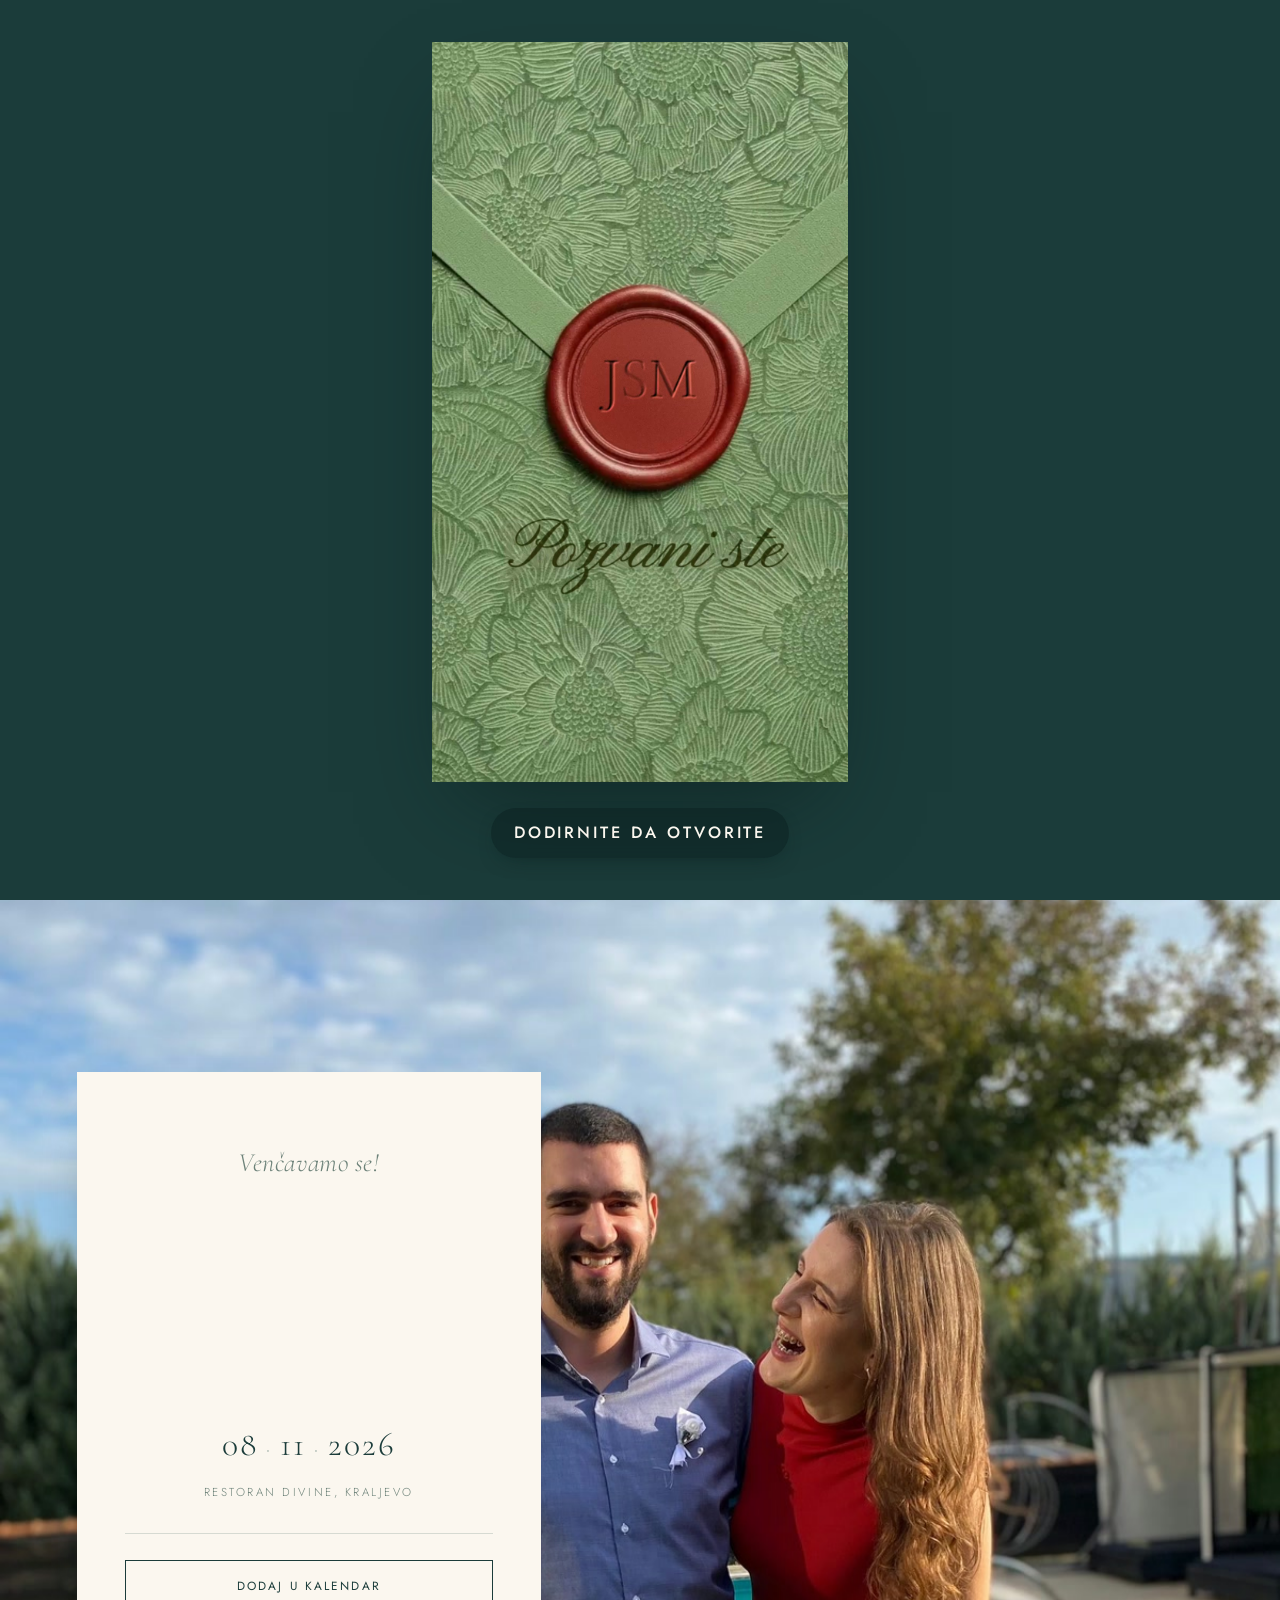
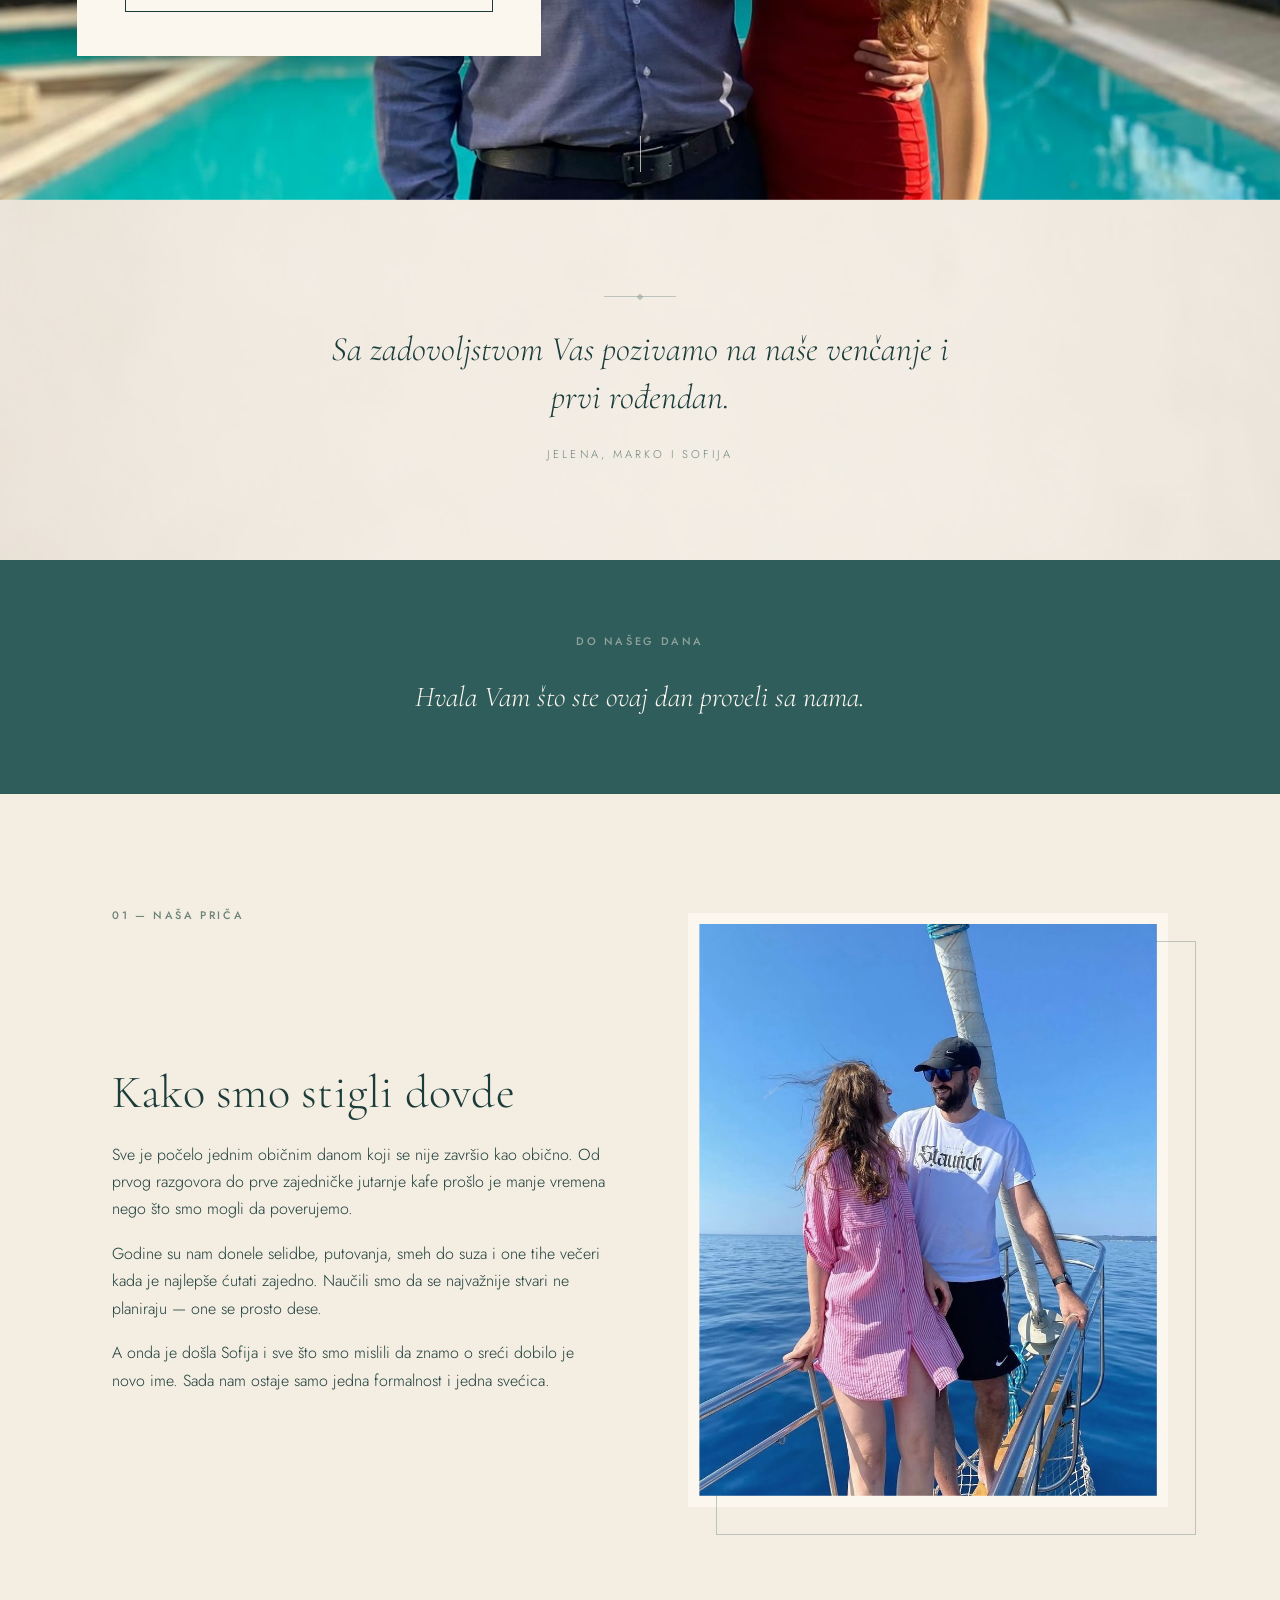
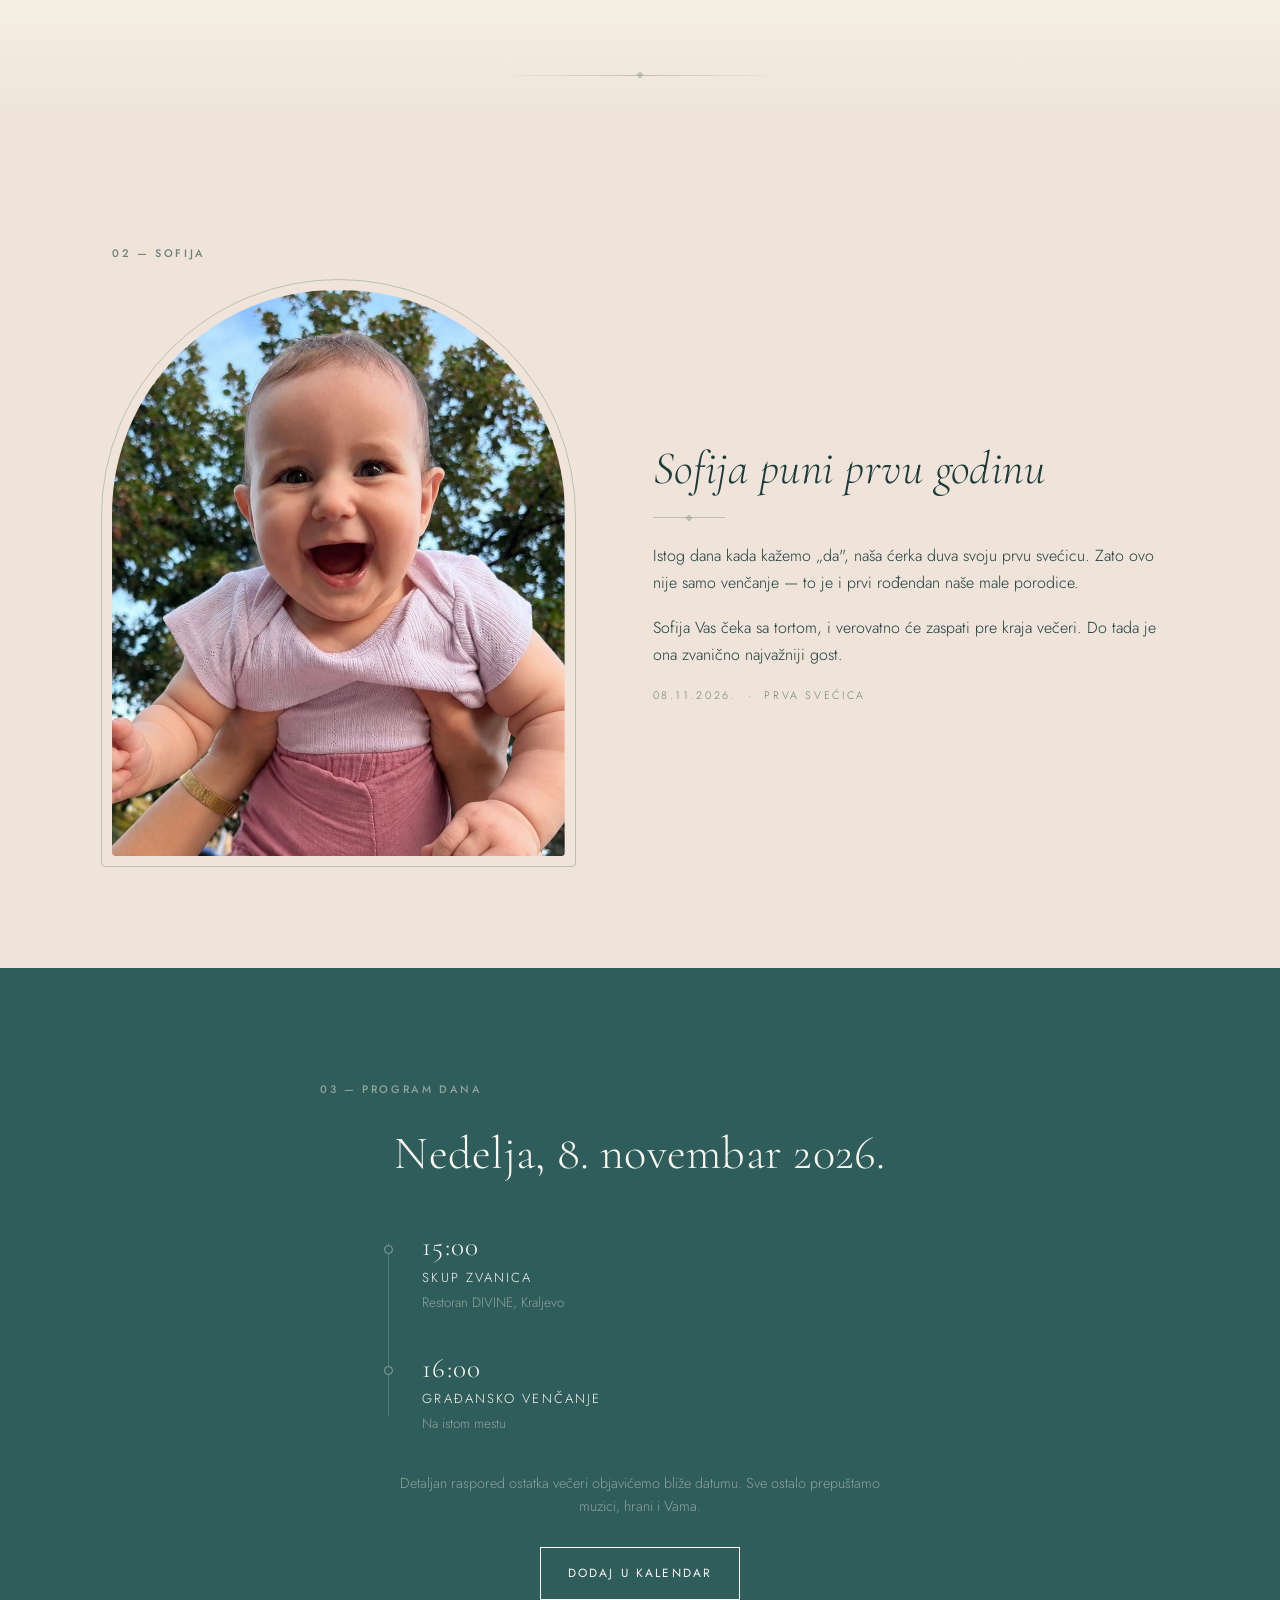
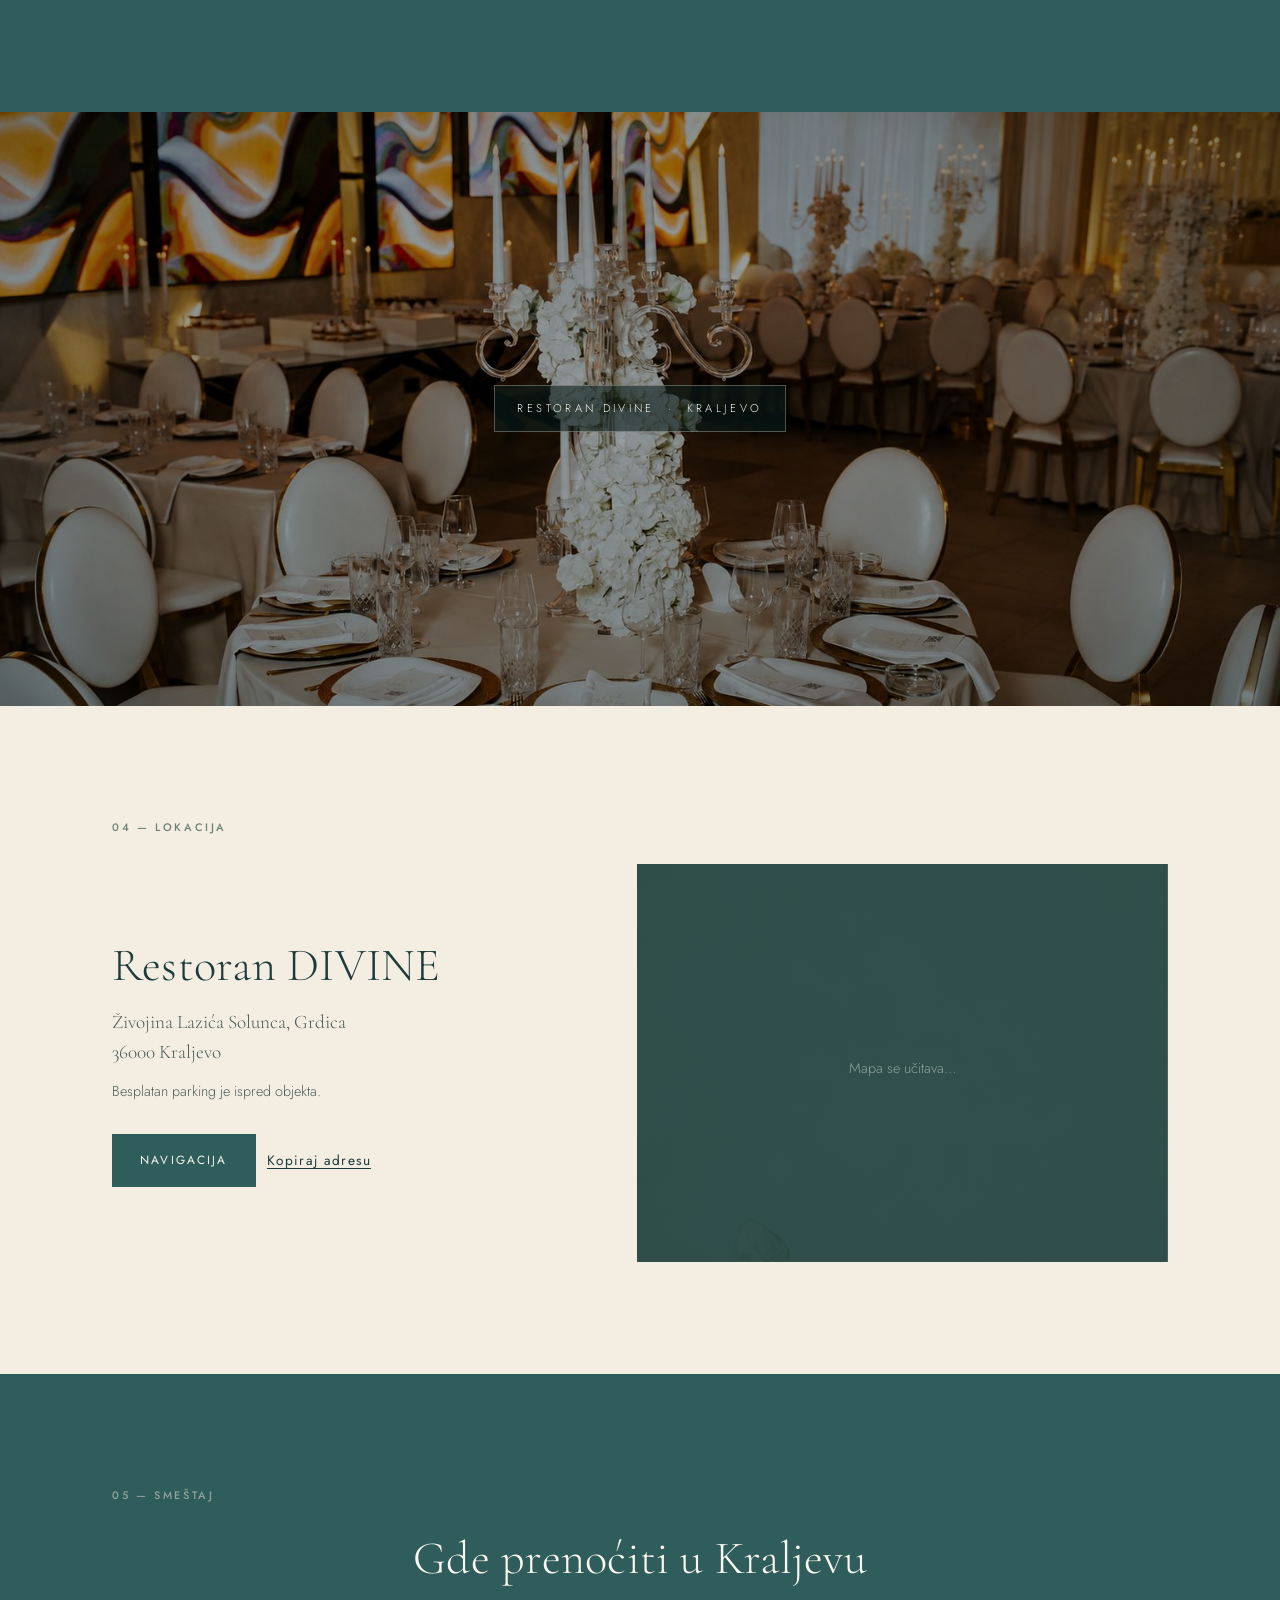
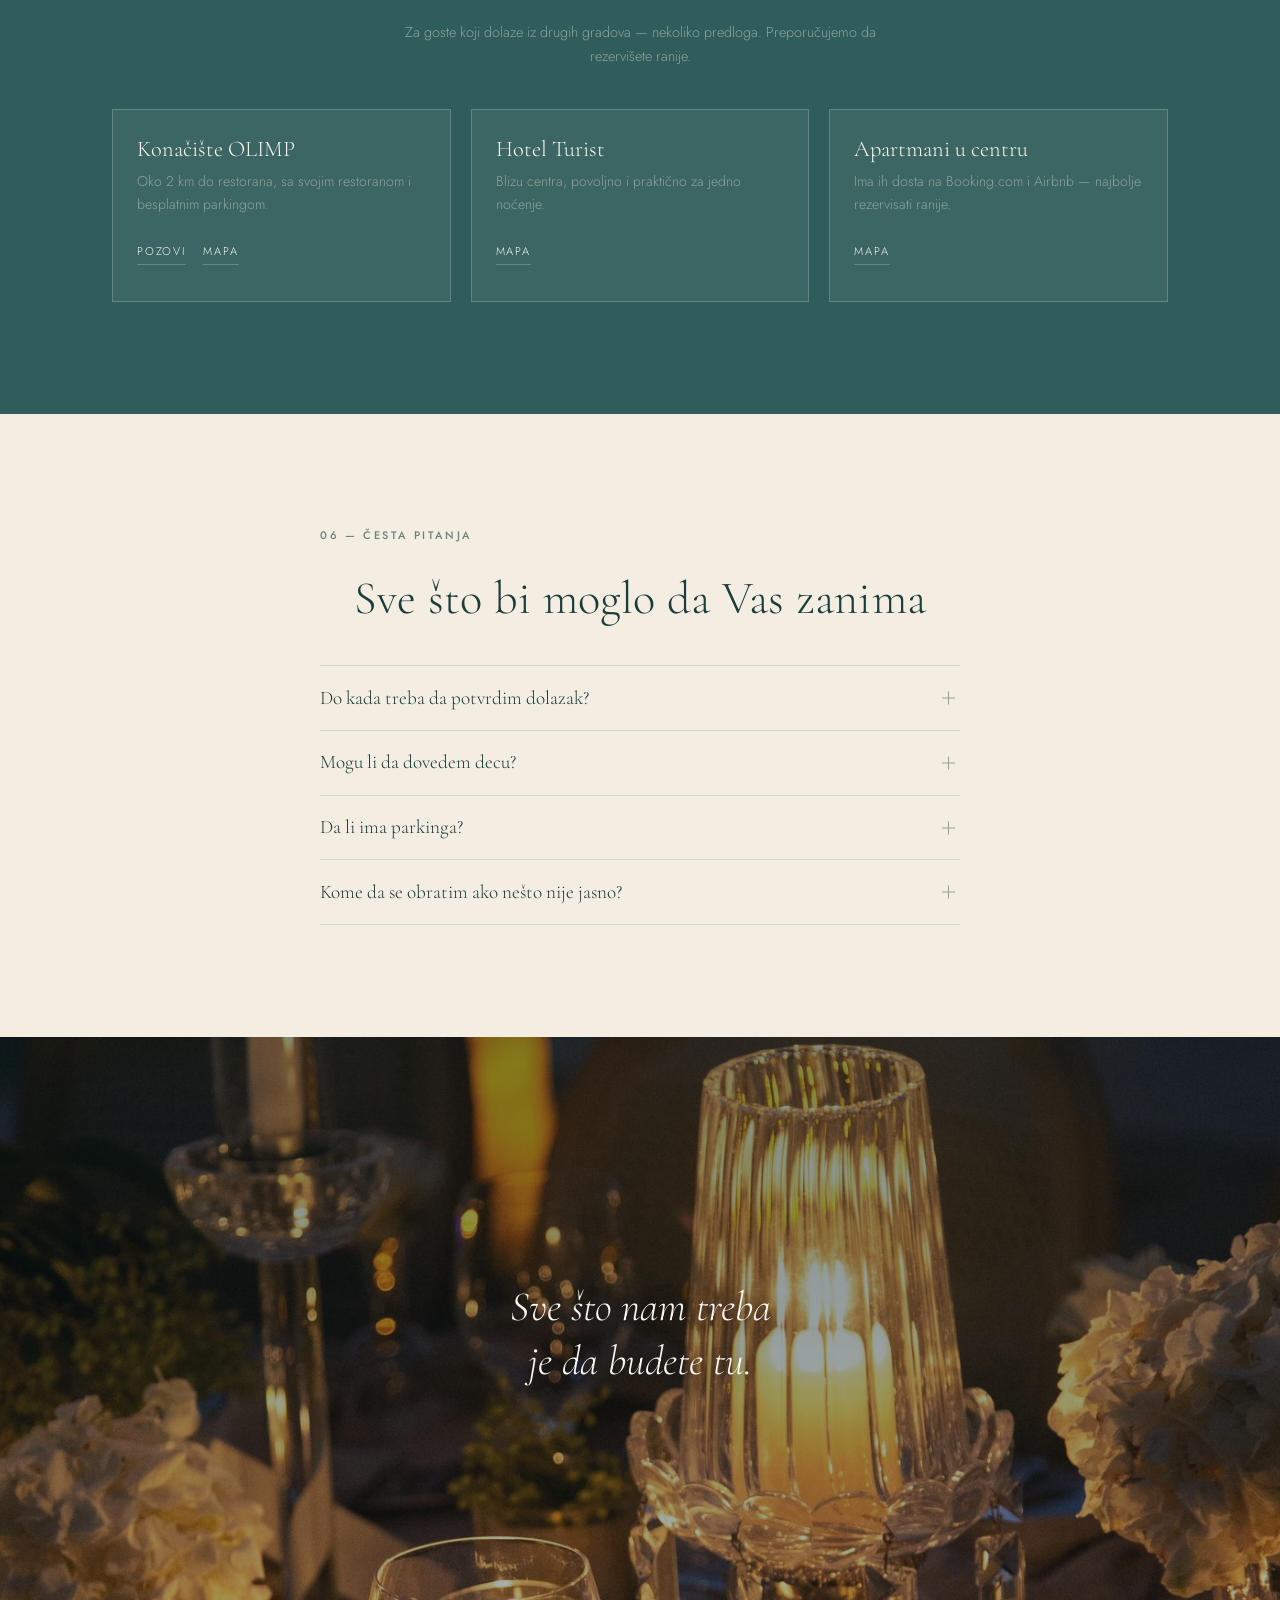
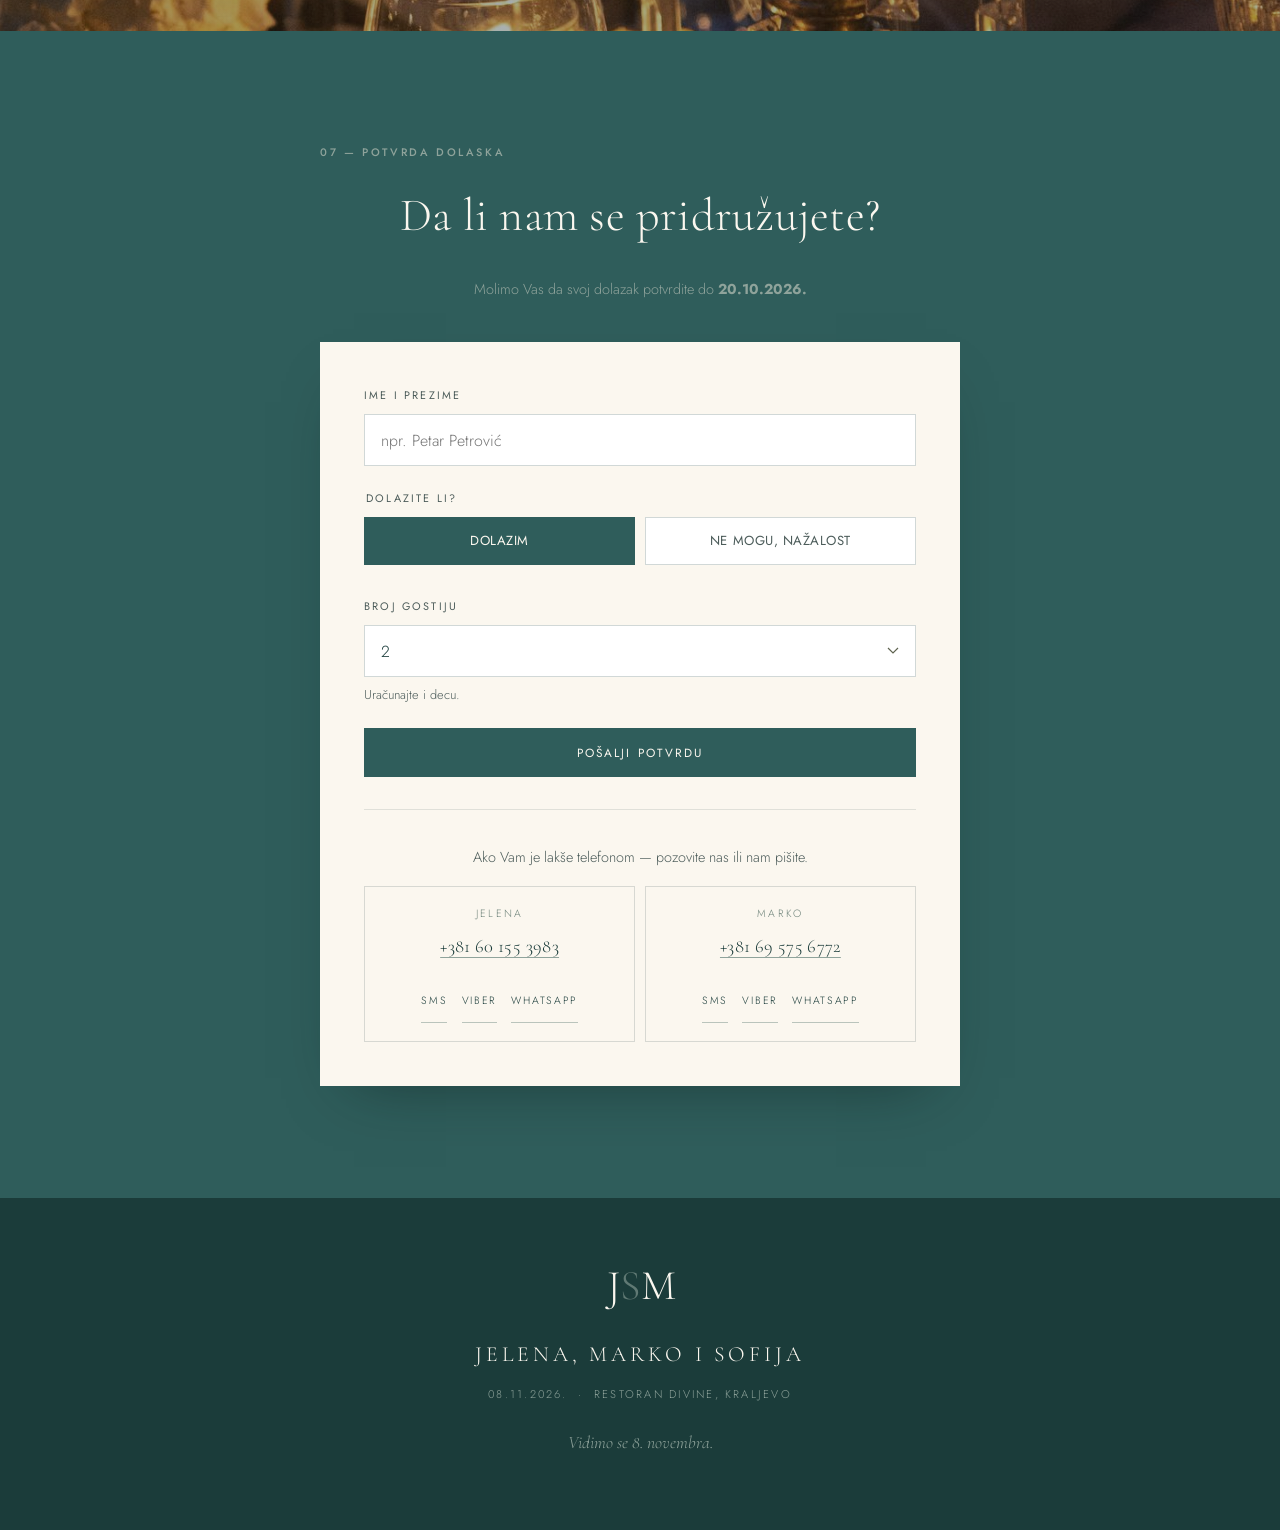
==== index.html @ 2ba73fd7 "slika promenjena" ====
<!DOCTYPE html>
<html lang="sr-Latn-RS">
<head>
<meta charset="utf-8">
<meta name="viewport" content="width=device-width, initial-scale=1">

<!-- Mora ovde, pre svega ostalog: posle osvezavanja browser vraca gosta na
     staru poziciju skrola cim strana dobije punu visinu, a to ume i posle
     DOMContentLoaded — kad se slike doucitaju. js/main.js se ucitava tek na
     kraju <body>, prekasno da to stigne da spreci; koverta bi tada pokrivala
     sredinu strane i gost bi po njenom odlasku sleteo tamo umesto na pocetak.
     Ovako se restauracija nikad i ne zakaze. Kad koverta ode, initEnvelope
     vraca podrazumevano 'auto'. -->
<script>try{if('scrollRestoration' in history)history.scrollRestoration='manual';}catch(e){}</script>
<title>Jelena, Marko i Sofija · 08.11.2026.</title>
<meta name="description" content="Sa zadovoljstvom Vas pozivamo na naše venčanje i prvi rođendan — 8. novembra 2026. u restoranu DIVINE u Kraljevu. Potvrdite dolazak do 20.10.2026.">
<meta name="theme-color" content="#2F5D5B">
<!-- Chrome / Google Translate: ne predlaži prevod ove strane. Sajt je namerno
     samo na srpskom, pa gostima ne treba da iskače traka „Prevedi stranu?". -->
<meta name="google" content="notranslate">

<!-- Privatna pozivnica: ne indeksirati. robots.txt zabranjuje obilaženje, a ovaj
     tag hvata i botove koji stranu ipak dohvate (npr. preko podeljenog linka). -->
<meta name="robots" content="noindex, nofollow, noarchive, nosnippet, noimageindex">

<meta property="og:type" content="website">
<meta property="og:locale" content="sr_RS">
<meta property="og:url" content="https://vencanje.wolfit.rs/">
<meta property="og:title" content="Jelena, Marko i Sofija · 08.11.2026.">
<meta property="og:description" content="Pozivamo Vas na naše venčanje i Sofijin prvi rođendan — 8. novembra 2026. u Kraljevu.">

<!-- Slika u pretpregledu (Viber, WhatsApp, Messenger…) je MONOGRAM, ne
     hero fotografija: pozivnica je privatna, pa u tudjem cetu treba da
     stoji nas znak, a ne slika sa nama.

     Tri stvari ovde nisu kozmetika:
       1. Adresa MORA da bude puna (https://…). Relativna putanja radi u
          browseru, ali je citaci poruka cesto ne razrese i pretpregled
          ostane bez slike.
       2. Mora .png/.jpg — Viber i WhatsApp ne umeju SVG, pa favicon.svg
          ovde ne moze da posluzi.
       3. Sirina/visina pomazu da se odmah nacrta veliki pretpregled, bez
          cekanja da se slika preuzme.

     Sama slika se pravi iz istog monograma kao na sajtu (Cormorant
     Garamond 300, J i M u --shell, S u --sage preko --ink podloge).
     PAZI: citaci poruka kesiraju pretpregled po adresi. Ako se slika
     menja, promeni i ime fajla — inace se starima i dalje prikazuje
     stara.                                                             -->
<meta property="og:image" content="https://vencanje.wolfit.rs/img/share-jsm.png">
<meta property="og:image:type" content="image/png">
<meta property="og:image:width" content="1200">
<meta property="og:image:height" content="630">
<meta property="og:image:alt" content="Monogram JSM i datum 08.11.2026.">
<meta name="twitter:card" content="summary_large_image">
<meta name="twitter:image" content="https://vencanje.wolfit.rs/img/share-jsm.png">

<link rel="icon" href="favicon.svg" type="image/svg+xml">
<!-- Ikonica za „Dodaj na pocetni ekran" MORA da bude .png: iOS ne ume SVG
     ovde, pa je gost koji sacuva pozivnicu na pocetni ekran dosad dobijao
     sivu slicicu strane umesto znaka. 180x180 je mera za danasnje iPhone-e,
     ostale iOS sam smanjuje. Stoji u korenu i pod podrazumevanim imenom,
     pa je iOS nalazi i kada ovog reda nema.

     Slika je bez providnosti i bez zaobljenih ivica — iOS providnost slozi
     na crno, a ivice sam zaobli. Boje su iste kao favicon.svg (podloga
     #2F5D5B, J i M #FBF7EF, S #8FA39B), samo je slovo iz Cormorant
     Garamond-a kao na sajtu, jer .png ne zavisi od ucitanog fonta.     -->
<link rel="apple-touch-icon" sizes="180x180" href="apple-touch-icon.png">
<!-- Bez ovoga bi ispod ikonice stajao ceo <title> („Jelena, Marko i
     Sofija · 08.11.2026."), a iOS ga skrati na par slova. -->
<meta name="apple-mobile-web-app-title" content="Venčanje">

<link rel="preconnect" href="https://fonts.googleapis.com">
<link rel="preconnect" href="https://fonts.gstatic.com" crossorigin>
<link rel="preload" as="image" href="media/envelope-poster.jpg" fetchpriority="high">
<link href="https://fonts.googleapis.com/css2?family=Cormorant+Garamond:ital,wght@0,300;0,400;0,500;1,300;1,400;1,500&family=Jost:wght@300;400;500&display=swap" rel="stylesheet">
<link rel="stylesheet" href="css/style.css">
</head>

<body>

<!-- ============================== KOVERTA =============================
     Prvo sto gost vidi. Ceo ekran je video; dodir ga otvara i TIM dodirom
     krece muzika — pretrazivaci ne daju zvuk bez gesta gosta.

     Snimak SAM otvara kovertu, pa nema `loop` — vratio bi je u zatvoreno
     stanje. Bez JS-a `autoplay` ga pusti odmah; sa JS-om ga initEnvelope
     zaustavi na prvom kadru i pusti tek na dodir, da gost ne propusti
     otvaranje.

     Otvara se SAMO na dodir, nikad sama od sebe — nema tajmera. Dodir
     prima #envOpen, nevidljiv checkbox preko celog ekrana; on je i
     razlog zasto koverta radi bez JS-a (`:checked` pali gasenje) i zasto
     tastatura radi bez koda (checkbox se fokusira, razmak ga cekira).

     ZAMENA KOVERTE: dovoljno je zameniti media/envelope.mp4 i njegov
     poster (i `preload` link u <head>). Ovaj snimak je smanjena kopija
     korena intro-video-jsm-v3.mp4 (2160x3840, 15,4 MB) — original se ne
     dira, ovde stoji 1080x1920 verzija od 1,7 MB:
       ffmpeg -i intro-video-jsm-v3.mp4 -vf "scale=1080:1920:flags=lanczos" \
              -c:v libx264 -preset slow -crf 23 -pix_fmt yuv420p -an \
              -movflags +faststart media/envelope.mp4                  -->
<input class="env__key" id="envOpen" type="checkbox" autocomplete="off" aria-label="Otvorite pozivnicu">
<div class="env" id="envelope" aria-hidden="true">
  <div class="env__stage">
    <video class="env__video" id="envVideo" src="media/envelope.mp4"
           poster="media/envelope-poster.jpg"
           autoplay muted playsinline preload="auto"></video>
  </div>
  <p class="env__hint">Dodirnite da otvorite</p>
</div>
<div class="grain" aria-hidden="true"></div>
<a class="skip-link" href="#poziv">Preskoči na sadržaj</a>

<!-- ============================ NAVIGACIJA ============================ -->
<header class="nav" id="nav">
  <div class="nav__inner">
    <a class="nav__mark" href="#intro" aria-label="Na vrh strane">
      <svg viewBox="18 28 164 90" aria-hidden="true" focusable="false"><text class="mono__s" x="54.59" y="92">S</text><text class="mono__j" x="24.34" y="92">J</text><text class="mono__m" x="102.03" y="92">M</text></svg>
    </a>

    <button class="nav__toggle" id="navToggle" aria-expanded="false" aria-controls="navMenu">
      <span class="nav__toggle-lines" aria-hidden="true"><i></i><i></i></span>
      <span class="nav__toggle-text">Meni</span>
    </button>

    <nav class="nav__menu" id="navMenu" aria-label="Glavna navigacija">
      <ul>
        <li><a href="#prica">Naša priča</a></li>
        <li><a href="#sofija">Sofija</a></li>
        <li><a href="#program">Program</a></li>
        <li><a href="#lokacija">Lokacija</a></li>
        <li><a href="#smestaj">Smeštaj</a></li>
        <li><a href="#pitanja">Pitanja</a></li>
      </ul>
      <a class="btn btn--ghost nav__cta" href="#rsvp">Potvrdi dolazak</a>
    </nav>
  </div>
</header>

<main>

<!-- ============================== UVOD ===============================
     Novi prvi ekran: video preko celog kadra, tekst direktno na njemu.
     Stari hero sa fotografijom ostaje odmah ispod, netaknut.          -->
<section class="intro" id="intro">
  <div class="intro__media">
    <video id="introVideo" src="media/hero-video.mp4" poster="media/hero-video-poster.jpg"
           autoplay loop muted playsinline preload="auto"></video>
  </div>

  <div class="intro__content">
    <p class="intro__eyebrow">Venčavamo se!</p>

    <svg class="monogram monogram--intro is-drawn" viewBox="0 26 200 96" role="img" aria-label="Monogram: Jelena, Marko i Sofija">
      <text class="mono__s" x="54.59" y="92">S</text>
      <text class="mono__j" x="24.34" y="92">J</text>
      <text class="mono__m" x="102.03" y="92">M</text>
    </svg>

    <span class="intro__rule" aria-hidden="true"></span>
    <p class="intro__date"><span>08</span><i aria-hidden="true">·</i><span>11</span><i aria-hidden="true">·</i><span>2026</span></p>
  </div>

  <!-- Devet praznih <span>-ova su tri kolone x tri reda strelica; oblik i
       talas nadole crta CSS (.intro__scroll), pa markup ostaje prazan. -->
  <a class="intro__scroll" href="#hero" aria-label="Nastavi dalje">
    <span></span><span></span><span></span>
    <span></span><span></span><span></span>
    <span></span><span></span><span></span>
  </a>
</section>

<!-- ============================== HERO =============================== -->
<section class="hero" id="hero">
  <div class="hero__media">
    <img src="img/hero.jpg" alt="Jelena i Marko pored bazena" width="1200" height="900" fetchpriority="high">
  </div>

  <div class="hero__card" id="heroCard">
    <span class="hero__thread" aria-hidden="true"></span>
    <p class="hero__eyebrow">Venčavamo se!</p>

    <svg class="monogram" viewBox="0 26 200 96" role="img" aria-label="Monogram: Jelena, Marko i Sofija">
      <text class="mono__s" x="54.59" y="92">S</text>
      <text class="mono__j" x="24.34" y="92">J</text>
      <text class="mono__m" x="102.03" y="92">M</text>
    </svg>

    <h1 class="hero__names" data-split>Jelena, Marko i Sofija</h1>

    <p class="hero__date"><span>08</span><i aria-hidden="true">·</i><span>11</span><i aria-hidden="true">·</i><span>2026</span></p>
    <p class="hero__place" data-cfg="venue-short">Restoran DIVINE, Kraljevo</p>

    <div class="hero__actions">
      <a class="btn btn--outline" data-cal-google href="#" target="_blank" rel="noopener">Dodaj u kalendar</a>
    </div>
  </div>

  <a class="hero__scroll" href="#poziv" aria-label="Nastavi dalje"><span></span></a>
</section>

<!-- ============================== POZIV ============================== -->
<section class="poziv" id="poziv">
  <div class="wrap wrap--narrow center">
    <span class="ornament" aria-hidden="true"></span>
    <p class="poziv__line" data-reveal>Sa zadovoljstvom Vas pozivamo na naše&nbsp;venčanje i prvi&nbsp;rođendan.</p>
    <p class="poziv__sign" data-reveal data-reveal-delay="1">Jelena, Marko i Sofija</p>
  </div>
</section>

<!-- ============================ ODBROJAVANJE ========================= -->
<section class="count" id="odbrojavanje">
  <div class="wrap center">
    <p class="label" data-reveal>Do našeg dana</p>
    <div class="count__grid" id="countdown" data-reveal data-reveal-delay="1" role="timer" aria-live="off">
      <div class="count__cell"><span class="count__num" data-cd="days">—</span><span class="count__lbl">dana</span></div>
      <div class="count__cell"><span class="count__num" data-cd="hours">—</span><span class="count__lbl">sati</span></div>
      <div class="count__cell"><span class="count__num" data-cd="minutes">—</span><span class="count__lbl">minuta</span></div>
      <div class="count__cell"><span class="count__num" data-cd="seconds">—</span><span class="count__lbl">sekundi</span></div>
    </div>
    <p class="count__done" id="countdownDone" hidden>Hvala Vam što ste ovaj dan proveli sa nama.</p>
  </div>
</section>

<!-- ============================ NAŠA PRIČA =========================== -->
<section class="section section--sand" id="prica">
  <div class="wrap">
    <p class="label label--sticky" data-reveal>01 — Naša priča</p>

    <div class="split">
      <div class="split__text" data-reveal>
        <h2 class="h2">Kako smo stigli dovde</h2>
        <!-- TODO Marko: zameni ovaj tekst vašom pravom pričom. -->
        <p>Sve je počelo jednim običnim danom koji se nije završio kao obično. Od prvog
           razgovora do prve zajedničke jutarnje kafe prošlo je manje vremena nego što
           smo mogli da poverujemo.</p>
        <p>Godine su nam donele selidbe, putovanja, smeh do suza i one tihe večeri kada
           je najlepše ćutati zajedno. Naučili smo da se najvažnije stvari ne planiraju —
           one se prosto dese.</p>
        <p>A onda je došla Sofija i sve što smo mislili da znamo o sreći dobilo je novo
           ime. Sada nam ostaje samo jedna formalnost i jedna svećica.</p>
      </div>

      <figure class="split__media" data-reveal data-reveal-delay="1">
        <img src="img/story.jpg" alt="Jelena i Marko na moru" width="856" height="1070">
      </figure>
    </div>
  </div>
</section>

<!-- ===================== RAZDELNIK: priča -> Sofija =================== -->
<!-- Ove dve sekcije su skoro iste boje, pa prelaz mora nešto da nosi.
     Ranije je tu bila foto-traka; sada gradijent + ornament. -->
<div class="divider" aria-hidden="true">
  <span data-reveal></span>
</div>

<!-- ============================== SOFIJA ============================= -->
<section class="section section--soft" id="sofija">
  <div class="wrap">
    <p class="label label--sticky" data-reveal>02 — Sofija</p>

    <!-- Redosled je isti kao u sekciji 01: TEKST pa slika. Na telefonu se
         tako obe sekcije otvaraju naslovom, a ne fotografijom. Na sirokom
         ekranu slika se vraca levo (v. `.sofija__media` u @media bloku u
         style.css), pa raspored i dalje ide naizmenicno sa sekcijom 01. -->
    <div class="sofija">
      <div class="sofija__text" data-reveal>
        <h2 class="h2 h2--soft">Sofija puni prvu godinu</h2>
        <span class="ornament ornament--left" aria-hidden="true"></span>
        <!-- TODO Marko: dodaj Sofijin pravi datum rođenja ako želiš. -->
        <p>Istog dana kada kažemo „da", naša ćerka duva svoju prvu svećicu. Zato ovo nije
           samo venčanje — to je i prvi rođendan naše male porodice.</p>
        <p>Sofija Vas čeka sa tortom, i verovatno će zaspati pre kraja večeri. Do tada je
           ona zvanično najvažniji gost.</p>
        <p class="sofija__marker">08.11.2026. &nbsp;·&nbsp; prva svećica</p>
      </div>

      <figure class="sofija__media" data-reveal data-reveal-delay="1">
        <img src="img/sofija.jpg" alt="Nasmejana Sofija" width="860" height="1075">
      </figure>
    </div>
  </div>
</section>

<!-- ============================== PROGRAM ============================ -->
<section class="section section--dark" id="program">
  <div class="wrap wrap--narrow">
    <p class="label label--sticky" data-reveal>03 — Program dana</p>
    <h2 class="h2 center" data-reveal>Nedelja, 8. novembar 2026.</h2>

    <!-- Za dodatnu stavku: kopiraj jedan <li> i promeni vreme i tekst. -->
    <ol class="time">
      <li class="time__item" data-reveal>
        <span class="time__hour">15:00</span>
        <span class="time__what">Skup zvanica</span>
        <span class="time__where" data-cfg="venue-short">Restoran DIVINE, Kraljevo</span>
      </li>
      <li class="time__item" data-reveal data-reveal-delay="1">
        <span class="time__hour">16:00</span>
        <span class="time__what">Građansko venčanje</span>
        <span class="time__where">Na istom mestu</span>
      </li>
    </ol>

    <p class="note center" data-reveal data-reveal-delay="2">
      Detaljan raspored ostatka večeri objavićemo bliže datumu. Sve ostalo prepuštamo
      muzici, hrani i Vama.
    </p>

    <div class="center" data-reveal data-reveal-delay="2">
      <a class="btn btn--outline" data-cal-google href="#" target="_blank" rel="noopener">Dodaj u kalendar</a>
    </div>
  </div>
</section>

<!-- ============================ TRAKA 2 ============================== -->
<div class="band band--venue" data-parallax>
  <div class="band__media"><img src="img/band-3.jpg" alt="Svečana sala restorana DIVINE" width="1537" height="1023"></div>
  <p class="band__caption" data-reveal><span data-cfg="venue-name">Restoran DIVINE</span> &nbsp;·&nbsp; Kraljevo</p>
</div>

<!-- ============================= LOKACIJA ============================ -->
<section class="section section--sand" id="lokacija">
  <div class="wrap">
    <p class="label label--sticky" data-reveal>04 — Lokacija</p>

    <div class="loc">
      <div class="loc__text" data-reveal>
        <h2 class="h2" data-cfg="venue-name">Restoran DIVINE</h2>
        <p class="loc__addr">
          <span data-cfg="venue-address">Živojina Lazića Solunca, Grdica</span><br>
          <span data-cfg="venue-city">36000 Kraljevo</span>
        </p>
        <p class="note">Besplatan parking je ispred objekta.</p>

        <div class="loc__actions">
          <a class="btn btn--solid" data-cfg-href="map-google" href="#" target="_blank" rel="noopener">Navigacija</a>
          <button class="btn btn--text" type="button" data-copy-address>Kopiraj adresu</button>
        </div>
      </div>

      <div class="loc__map" data-reveal data-reveal-delay="1">
        <!-- Mapa se ubacuje iz js/main.js kada sekcija dođe blizu ekrana. -->
        <div class="loc__map-holder" data-map>
          <p class="note">Mapa se učitava…</p>
        </div>
      </div>
    </div>
  </div>
</section>

<!-- ============================== SMEŠTAJ ============================ -->
<section class="section section--dark" id="smestaj">
  <div class="wrap">
    <p class="label label--sticky" data-reveal>05 — Smeštaj</p>
    <h2 class="h2 center" data-reveal>Gde prenoćiti u Kraljevu</h2>
    <p class="note center" data-reveal>
      Za goste koji dolaze iz drugih gradova — nekoliko predloga. Preporučujemo da
      rezervišete ranije.
    </p>
    <div class="cards" id="hotels"><!-- puni se iz js/config.js --></div>
  </div>
</section>

<!-- ============================== PITANJA ============================ -->
<section class="section section--sand" id="pitanja">
  <div class="wrap wrap--narrow">
    <p class="label label--sticky" data-reveal>06 — Česta pitanja</p>
    <h2 class="h2 center" data-reveal>Sve što bi moglo da Vas zanima</h2>

    <div class="faq" data-reveal>
      <details class="faq__item">
        <summary>Do kada treba da potvrdim dolazak?</summary>
        <div class="faq__body"><p>Do <strong data-cfg="deadline">20.10.2026.</strong> Najlakše je preko forme na
          ovoj strani, ali možete nas i pozvati — brojevi su na dnu.</p></div>
      </details>
      <details class="faq__item">
        <summary>Mogu li da dovedem decu?</summary>
        <div class="faq__body"><p>Naravno. Sofija bi se najviše obradovala društvu. Kada prijavljujete
          dolazak, u broj gostiju uračunajte i decu.</p></div>
      </details>
      <details class="faq__item">
        <summary>Da li ima parkinga?</summary>
        <div class="faq__body"><p>Ima — besplatan parking je ispred restorana.</p></div>
      </details>
      <details class="faq__item">
        <summary>Kome da se obratim ako nešto nije jasno?</summary>
        <div class="faq__body"><p>Pozovite nas, tu smo: <span data-cfg="contacts-inline">Jelena i Marko</span>.</p></div>
      </details>
    </div>
  </div>
</section>

<!-- ============================ TRAKA 3 ============================== -->
<div class="band band--dark" data-parallax>
  <div class="band__media"><img src="img/band-2.jpg" alt="" width="1500" height="830"></div>
  <p class="band__quote" data-reveal>Sve što nam treba<br>je da budete tu.</p>
</div>

<!-- =============================== RSVP ============================== -->
<section class="section section--dark" id="rsvp">
  <div class="wrap wrap--narrow">
    <p class="label label--sticky" data-reveal>07 — Potvrda dolaska</p>
    <h2 class="h2 center" data-reveal>Da li nam se pridružujete?</h2>
    <p class="note center" data-reveal>
      Molimo Vas da svoj dolazak potvrdite do <strong data-cfg="deadline">20.10.2026.</strong>
    </p>

    <div class="rsvp" data-reveal data-reveal-delay="1">
      <p class="rsvp__already" id="rsvpAlready" hidden>
        Već ste potvrdili dolazak — hvala Vam!
        <button type="button" class="btn btn--text" id="rsvpAgain">Prijavi ponovo</button>
      </p>

      <form class="form" id="rsvpForm" novalidate>
        <div class="field">
          <label for="ime">Ime i prezime</label>
          <input id="ime" name="ime" type="text" autocomplete="name" required
                 placeholder="npr. Petar Petrović">
          <p class="field__err" data-err="ime"></p>
        </div>

        <fieldset class="field">
          <legend>Dolazite li?</legend>
          <div class="pills">
            <label class="pill">
              <input type="radio" name="dolazak" value="Dolazim" checked>
              <span>Dolazim</span>
            </label>
            <label class="pill">
              <input type="radio" name="dolazak" value="Ne mogu">
              <span>Ne mogu, nažalost</span>
            </label>
          </div>
        </fieldset>

        <div class="field" id="gostiField">
          <label for="gosti">Broj gostiju</label>
          <select id="gosti" name="gosti">
            <option value="1">1 — samo ja</option>
            <option value="2" selected>2</option>
            <option value="3">3</option>
            <option value="4">4</option>
            <option value="5">5</option>
            <option value="6">6 i više</option>
          </select>
          <p class="note">Uračunajte i decu.</p>
        </div>

        <!-- zamka za botove: pravi ljudi ovo ne vide -->
        <div class="hp" aria-hidden="true">
          <label for="website">Sajt</label>
          <input id="website" name="website" type="text" tabindex="-1" autocomplete="off">
        </div>

        <button class="btn btn--solid btn--block" type="submit" id="rsvpSubmit">
          <span class="btn__label">Pošalji potvrdu</span>
          <span class="btn__spin" aria-hidden="true"></span>
        </button>

        <p class="form__status" id="rsvpStatus" role="status" aria-live="polite"></p>
      </form>

      <div class="rsvp__contact">
        <p class="note">Ako Vam je lakše telefonom — pozovite nas ili nam pišite.</p>
        <div class="rsvp__buttons" id="contactButtons"><!-- puni se iz js/config.js --></div>
      </div>
    </div>
  </div>
</section>

</main>

<!-- ============================== FOOTER ============================= -->
<footer class="foot">
  <svg class="foot__mark" viewBox="0 26 200 96" aria-hidden="true">
      <text class="mono__s" x="54.59" y="92">S</text>
      <text class="mono__j" x="24.34" y="92">J</text>
      <text class="mono__m" x="102.03" y="92">M</text>
  </svg>
  <p class="foot__names">Jelena, Marko i Sofija</p>
  <p class="foot__meta">08.11.2026. &nbsp;·&nbsp; <span data-cfg="venue-short">Restoran DIVINE, Kraljevo</span></p>
  <p class="foot__bye">Vidimo se 8. novembra.</p>
</footer>

<!-- ==================== LEBDEĆE DUGME ZA POTVRDU =====================
     U hero-u više nema RSVP dugmeta — namerno, da gost prvo prođe kroz
     stranu. Ova traka se pojavi kad stigne do „Programa" (dakle video je
     priču i Sofiju) i sakrije se kad dođe do same forme, da ne stoji
     preko nje ni preko futera. Logika je u js/main.js -> initRsvpBar. -->
<a class="rsvp-bar" id="rsvpBar" href="#rsvp">
  <span class="rsvp-bar__label">Potvrdi dolazak</span>
  <span class="rsvp-bar__note">do <span data-cfg="deadline">20.10.2026.</span></span>
</a>

<!-- ======================== MUZIKA U POZADINI ========================
     Krece tek na dodir koverte (v. initSound / startMedia u js/main.js).
     Dugme ostaje gostu na raspolaganju do kraja strane.

     Pusta se prekodirana verzija na 128 kbps (3,6 MB umesto 9,2 MB) —
     razlika se na telefonu ne cuje, a gost skida 5,6 MB manje. Original
     na 320 kbps stoji pored, kao izvor za buduca prekodiranja:
       ffmpeg -i background-music.mp3 -vn -c:a libmp3lame -b:a 128k \
              -ar 44100 -ac 2 -map_metadata -1 background-music-128kbps.mp3
-->
<audio id="bgm" src="media/background-music-128kbps.mp3" loop preload="auto"></audio>

<button class="sound" id="soundToggle" type="button" aria-pressed="false" aria-label="Uključi muziku">
  <svg class="sound__off" viewBox="0 0 24 24" fill="none" stroke="currentColor" stroke-width="1.6"
       stroke-linecap="round" stroke-linejoin="round" aria-hidden="true" focusable="false">
    <path d="M11 5 6 9H2v6h4l5 4z"/><line x1="22" y1="9" x2="16" y2="15"/><line x1="16" y1="9" x2="22" y2="15"/>
  </svg>
  <svg class="sound__on" viewBox="0 0 24 24" fill="none" stroke="currentColor" stroke-width="1.6"
       stroke-linecap="round" stroke-linejoin="round" aria-hidden="true" focusable="false">
    <path d="M11 5 6 9H2v6h4l5 4z"/><path d="M15.5 8.5a5 5 0 0 1 0 7"/><path d="M18.8 5.2a9 9 0 0 1 0 13.6"/>
  </svg>
</button>

<script src="js/config.js"></script>
<script src="js/main.js"></script>
</body>
</html>
---- css/style.css ----
/* =================================================================
   Jelena, Marko i Sofija — 08.11.2026.
   Mobile-first. Redosled: tokeni → osnova → alati → sekcije → animacije
   ================================================================= */

/* ------------------------------- TOKENI --------------------------- */
:root{
  /* Jedna paleta, tirkizna. Imena tokena (--olive*, --sage) su ostala iz
     ranije maslinaste varijante — vrednosti su tirkizne, imena su samo
     nasledjena. Menja se boja OVDE, na jednom mestu; nigde nize u fajlu
     nema tvrdo upisanih boja.

     Uloge se ne mesaju: --olive je akcenat na SVETLOJ podlozi,
     --sage na TAMNOJ.                                                   */
  --ink:#1B3C3A;        /* tekst, nav, trake, futer, toast, najtamnije podloge */
  --ink-soft:#4C5C5A;   /* sporedni tekst */
  --olive-dk:#2F5D5B;   /* tamne sekcije, odbrojavanje, puna dugmad */
  --olive:#8FA39B;      /* akcenat na SVETLOJ podlozi — linije, oznake, fokus, hover */
  --olive-txt:#6D8279;  /* isti ton, ali tamniji, za SITAN TEKST (.label i sl.) */
  --sage:#8FA39B;       /* akcenat na TAMNOJ podlozi */
  --sand:#F4EDE1;       /* topla sekcija */
  --shell:#FBF7EF;      /* podloga strane, kartice, tekst na tamnom */
  --shell-2:#EFE3DA;    /* Sofijina sekcija */
  --err:#9B2C2C;

  /* Kanali za providne varijante. Kad menjas hex iznad, promeni i ovde.
     PAZI: --olive-dk-rgb i --shell-rgb NISU tacni parnjaci svojih hex-ova
     (--olive-dk je #2F5D5B = 47,93,91, a --shell je #FBF7EF = 251,247,239).
     Vrednosti su prenete takve kakve su bile, da se izgled ne promeni. */
  --ink-rgb:27,60,58;
  --olive-dk-rgb:31,66,63;
  --olive-rgb:143,163,155;
  --sage-rgb:143,163,155;
  --shell-rgb:244,237,225;
  --deep-rgb:11,30,29;  /* skoro crni tirkiz — senke i prevlake preko fotografija */

  /* Fokus prsten: na svetlom --olive, tamne podloge ga preokrecu u --sage. */
  --focus:var(--olive);

  /* Oreol oko svetlih slova koja stoje direktno na snimku ili fotografiji.
     Preko njih NEMA vela, pa citljivost drzi samo ovo: uska skoro neprozirna
     ivica koja crta slovo + siri mekani sloj koji ga odvaja od pozadine.
     Menja se ovde, na jednom mestu — koriste ga i uvod i navigacija. */
  --halo:0 1px 2px rgba(var(--deep-rgb),.92),0 2px 14px rgba(var(--deep-rgb),.6);
  --halo-svg:drop-shadow(0 1px 2px rgba(var(--deep-rgb),.92))
             drop-shadow(0 2px 10px rgba(var(--deep-rgb),.55));

  /* Obrnuti par: TAMNA slova na svetlom kadru, pa je oreol svetao. Uvod
     ga koristi jer snimak ima vedro nebo — tamna slova tu drze visok
     kontrast, a svetli oreol ih odvaja kad prelaze preko zelenila. */
  --halo-lt:0 1px 2px rgba(var(--shell-rgb),.95),
            0 0 8px rgba(var(--shell-rgb),.85),
            0 2px 16px rgba(var(--shell-rgb),.7);
  --halo-lt-svg:drop-shadow(0 1px 2px rgba(var(--shell-rgb),.95))
                drop-shadow(0 2px 10px rgba(var(--shell-rgb),.8));

  /* Jarko roze cvetovi i zelena trava na fotografijama tuku se sa tirkizom,
     pa se boje smiruju jace nego sto bi trebalo toplijoj paleti. Uvodni
     snimak i hero fotografija su namerno IZUZETI — oni idu u punoj boji. */
  --photo-story:saturate(.88);
  --photo-band:saturate(.9);

  --serif:'Cormorant Garamond','Times New Roman',Georgia,serif;
  --sans:'Jost',-apple-system,BlinkMacSystemFont,'Segoe UI',Roboto,sans-serif;

  --nav-h:3.75rem;
  --mono-w:clamp(6.5rem,26vw,9rem);
  --rail:70rem;
  --pad:1.25rem;
  --ease:cubic-bezier(.2,.7,.2,1);
  /* Pretapanje koverte trazi krivu koja i krece i staje meko; --ease je
     napred natovarena, pa ista duzina deluje kao rez.                   */
  --ease-io:cubic-bezier(.4,0,.2,1);
}

/* ------------------------------- OSNOVA --------------------------- */
*,*::before,*::after{box-sizing:border-box}

html{
  -webkit-text-size-adjust:100%;
  scroll-behavior:smooth;
  scroll-padding-top:calc(var(--nav-h) + 1rem);
}
/* Strana se NIKAD ne krece levo-desno. `overflow-x` na <body> (ispod) za to
   nije dovoljan: po specifikaciji vidljivi deo strane preuzima `overflow`
   od <html>, pa telefon i dalje ume da prevuce kadar u stranu ako nesto
   negde predje sirinu ekrana.

   MORA `clip`, ne `hidden`. `overflow-x:hidden` na <html> od korena pravi
   scroll kontejner i time obara skok na odeljak — provereno: sa `hidden`
   klik na „Lokacija" u meniju ne pomeri stranu (scrollY ostane 0), sa
   `clip` odskrola kako treba. `clip` samo odseca prekoracenje i ne dira
   skrolovanje.

   Zato nema rezerve na `hidden`: browser koji ne zna `clip` ostaje na
   `body{overflow-x:hidden}` (isto ponasanje kao pre ove izmene) — bolje
   nego ispravan koren sa pokvarenim menijem.                           */
@supports (overflow:clip){
  html{overflow-x:clip}
}

body{
  margin:0;
  background:var(--shell);
  color:var(--ink);
  font-family:var(--sans);
  font-weight:300;
  font-size:1rem;
  line-height:1.7;
  overflow-x:hidden;
}

[hidden]{display:none!important}
img,svg{display:block;max-width:100%}
img{height:auto}
h1,h2,h3,p,ol,ul,figure,fieldset{margin:0;padding:0}
ol,ul{list-style:none}
fieldset{border:0}
a{color:inherit}
::selection{background:var(--sage);color:var(--ink)}

:focus-visible{outline:2px solid var(--focus);outline-offset:3px}

.skip-link{
  position:absolute;left:50%;top:0;transform:translate(-50%,-120%);
  z-index:100;background:var(--shell);color:var(--ink);
  padding:.75rem 1.25rem;font-size:.8rem;letter-spacing:.1em;
  text-transform:uppercase;text-decoration:none;transition:transform .2s;
}
.skip-link:focus{transform:translate(-50%,0)}

/* zrno preko cele strane */
.grain{
  position:fixed;inset:0;z-index:60;pointer-events:none;opacity:.04;
  background-image:url("data:image/svg+xml,%3Csvg xmlns='http://www.w3.org/2000/svg' width='140' height='140'%3E%3Cfilter id='n'%3E%3CfeTurbulence type='fractalNoise' baseFrequency='.85' numOctaves='3' stitchTiles='stitch'/%3E%3C/filter%3E%3Crect width='140' height='140' filter='url(%23n)'/%3E%3C/svg%3E");
}

/* ------------------------------- ALATI ---------------------------- */
.wrap{width:100%;max-width:var(--rail);margin-inline:auto;padding-inline:var(--pad)}
.wrap--narrow{max-width:44rem}
.center{text-align:center}

.h2{
  font-family:var(--serif);font-weight:300;
  font-size:clamp(1.8rem,6.4vw,2.9rem);line-height:1.14;
  letter-spacing:.005em;margin-bottom:1.4rem;
}
.h2--soft{font-weight:300;font-style:italic;letter-spacing:.01em}
.h2.center{margin-inline:auto}

.label{
  font-family:var(--sans);font-weight:500;font-size:.68rem;
  text-transform:uppercase;letter-spacing:.24em;color:var(--olive-txt);
  margin-bottom:1.75rem;
}
.section--dark .label,.count .label,.band .label{color:var(--sage)}
.label--sticky{position:relative;z-index:2}

.note{
  font-size:.9rem;line-height:1.65;color:var(--ink-soft);
  margin-top:.75rem;
}
.section--dark .note,.band .note{color:var(--sage)}
.note.center{max-width:32rem;margin-inline:auto}

.ornament{
  display:block;width:4.5rem;height:1px;background:rgba(var(--olive-rgb),.55);
  position:relative;margin:0 auto 1.75rem;
}
.ornament::before{
  content:"";position:absolute;left:50%;top:50%;width:5px;height:5px;
  background:rgba(var(--olive-rgb),.55);transform:translate(-50%,-50%) rotate(45deg);
}
.ornament--left{margin-inline:0 auto;margin-block:1.25rem 1.5rem}

/* -------------------------------- DUGMIĆI ------------------------- */
.btn{
  display:inline-flex;align-items:center;justify-content:center;gap:.5rem;
  min-height:48px;padding:.95rem 1.7rem;
  font-family:var(--sans);font-size:.74rem;font-weight:400;
  letter-spacing:.18em;text-transform:uppercase;text-align:center;
  text-decoration:none;cursor:pointer;border:1px solid transparent;
  border-radius:0;background:none;color:inherit;
  transition:background .3s var(--ease),color .3s var(--ease),
             border-color .3s var(--ease),opacity .3s;
}
.btn--solid{background:var(--olive-dk);border-color:var(--olive-dk);color:var(--shell)}
.btn--solid:hover{background:var(--ink);border-color:var(--ink)}
.btn--outline{border-color:currentColor;color:inherit}
.btn--ghost{border-color:currentColor;padding:.7rem 1.15rem;min-height:44px;font-size:.68rem}

/* Na hover se boje obrnu. NE koristiti `background:currentColor` — u istom
   pravilu se menja i `color`, pa pozadina i tekst postanu ista boja i dugme
   „nestane". Zato eksplicitne boje, koje tamne sekcije obrću preko
   --btn-flip-* promenljivih ispod. */
.btn--outline:hover,.btn--outline:focus-visible,
.btn--ghost:hover,.btn--ghost:focus-visible{
  background:var(--btn-flip-bg,var(--ink));
  border-color:var(--btn-flip-bg,var(--ink));
  color:var(--btn-flip-fg,var(--shell));
}
.btn--text{
  border:0;padding:.5rem 0;min-height:44px;letter-spacing:.1em;
  text-transform:none;font-size:.85rem;text-decoration:underline;
  text-underline-offset:.25em;text-decoration-thickness:1px;
}
.btn--block{width:100%}
.btn--text:hover,.btn--text:focus-visible{text-decoration-thickness:2px;opacity:.75}

/* na tamnoj pozadini se puno dugme obrne */
.section--dark .btn--solid,.count .btn--solid{
  background:var(--sand);border-color:var(--sand);color:var(--ink);
}
.section--dark .btn--solid:hover{background:var(--shell);border-color:var(--shell)}

/* Sve tamne podloge: prazno dugme na hover postaje peščano sa tamnim tekstom. */
.section--dark,.count,.band,.foot,.nav,.loc__map-holder{
  --btn-flip-bg:var(--sand);
  --btn-flip-fg:var(--ink);
  --focus:var(--sage);
}
/* ...a svetla kartica unutar tamne sekcije se vraća na tamno dugme. */
.rsvp,.hero__card{
  --btn-flip-bg:var(--ink);
  --btn-flip-fg:var(--shell);
  --focus:var(--olive);
}
/* ...ali unutar svetle kartice se vraća na tamnu podlogu */
.rsvp .btn--solid{background:var(--olive-dk);border-color:var(--olive-dk);color:var(--shell)}
.rsvp .btn--solid:hover{background:var(--ink);border-color:var(--ink)}

.btn__spin{display:none;width:1em;height:1em;border:1.5px solid currentColor;
  border-top-color:transparent;border-radius:50%;animation:spin .7s linear infinite}
.btn.is-loading{pointer-events:none;opacity:.75}
.btn.is-loading .btn__spin{display:block}
@keyframes spin{to{transform:rotate(360deg)}}

/* ------------------------------ MONOGRAM -------------------------- */
/* Monogram je centriran po masi: ink slova J..M ide 20.21..179.79 u kutiji
   širine 200, pa je centar tačno na x=100 i `margin:0 auto` ga poravna sa
   centrom kartice — na istu osu kao nit iznad „Venčavamo se". */
.monogram{width:var(--mono-w);height:auto;margin:0 auto 1.5rem}
.mono__j,.mono__m,.mono__s{font-family:var(--serif);font-weight:300;font-size:96px}
.mono__j,.mono__m{fill:var(--ink)}
.mono__s{fill:var(--olive);opacity:.4}

/* animacija „ispisivanja" */
.monogram .mono__j,.monogram .mono__m{
  fill-opacity:0;stroke:var(--ink);stroke-width:.5;
  stroke-dasharray:600;stroke-dashoffset:600;
}
.monogram .mono__s{opacity:0;transform-origin:78.4px 62px;transform:scale(.9)}
.monogram.is-drawn .mono__j,.monogram.is-drawn .mono__m{
  stroke-dashoffset:0;fill-opacity:1;
  transition:stroke-dashoffset 1.5s var(--ease),fill-opacity .8s .9s ease;
}
.monogram.is-drawn .mono__m{transition-delay:.18s,1.08s}
.monogram.is-drawn .mono__s{
  opacity:.45;transform:none;transition:opacity 1s .7s ease,transform 1.4s .7s var(--ease);
}

/* ---------------------------- NAVIGACIJA -------------------------- */
.nav{
  position:fixed;top:0;left:0;right:0;z-index:50;color:var(--shell);
  transition:transform .45s var(--ease);
}
/* Podloga trake ide na ::before, a NE na .nav — isti razlog koji je nize
   opisan za `filter` na .nav__inner: i `backdrop-filter` pravi containing
   block za `position:fixed` decu. Kako je meni (.nav__menu, `inset:0`)
   dete .nav-a, traka koja dobije zamucenje postaje njegov okvir, pa se
   meni skupi na visinu trake: gost skroluje (tada .nav dobija .is-solid),
   otvori meni i dobije pojas preko vrha strane sa linkovima koji vise
   preko sadrzaja umesto ekrana u tamnoj boji. ::before je dete .nav-a,
   ne roditelj menija, pa zamucenje tu nikoga ne hvata.                 */
.nav::before{
  content:"";position:absolute;inset:0;z-index:0;
  background:rgba(var(--ink-rgb),0);
  transition:background-color .4s ease;
}
.nav.is-solid::before{background:rgba(var(--ink-rgb),.94);backdrop-filter:blur(10px)}
.nav.is-hidden{transform:translateY(-100%)}
/* Otvoren meni gasi podlogu trake (meni je ionako preko celog ekrana) i
   NULIRA transform bez tranzicije. Nuliranje je obavezno: `setOpen` skida
   .is-hidden, ali bi se transform vracao sa -100% na none jos .45 s, a
   svaki transform koji nije `none` opet pravi containing block — meni bi
   za to vreme treperio skupljen. Bez tranzicije traka samo sedne na
   mesto, sto se ispod menija i ne vidi.                                */
.nav.is-open{transform:none;transition:none}
.nav.is-open::before{background:rgba(var(--ink-rgb),0);backdrop-filter:none}

.nav__inner{
  display:flex;align-items:center;justify-content:space-between;
  gap:1rem;height:var(--nav-h);padding-inline:var(--pad);
  max-width:var(--rail);margin-inline:auto;position:relative;z-index:2;
}
.nav__mark{display:flex;align-items:center;line-height:0;min-height:44px;
  padding-right:.5rem;position:relative;z-index:2}
.nav__mark svg{height:1.5rem;width:auto}
.nav .mono__j,.nav .mono__m{fill:var(--shell)}
.nav .mono__s{fill:var(--sage);opacity:.9}

.nav__toggle{
  display:inline-flex;align-items:center;gap:.6rem;
  background:none;border:0;color:inherit;cursor:pointer;
  padding:.5rem 0;min-height:44px;
  position:relative;z-index:2;   /* mora iznad .nav__menu (z-index:1) */
  font-family:var(--sans);font-size:.68rem;letter-spacing:.2em;
  text-transform:uppercase;
}
.nav__toggle-lines{display:block;width:22px;height:10px;position:relative}
.nav__toggle-lines i{
  position:absolute;left:0;width:100%;height:1px;background:currentColor;
  transition:transform .35s var(--ease),opacity .2s;
}
.nav__toggle-lines i:first-child{top:0}
.nav__toggle-lines i:last-child{bottom:0}
.nav.is-open .nav__toggle-lines i:first-child{transform:translateY(4.5px) rotate(45deg)}
.nav.is-open .nav__toggle-lines i:last-child{transform:translateY(-4.5px) rotate(-45deg)}

.nav__menu{
  position:fixed;inset:0;z-index:1;
  background:var(--ink);
  display:grid;place-content:center;gap:2.5rem;
  padding:var(--nav-h) var(--pad) 3rem;
  opacity:0;visibility:hidden;
  transition:opacity .4s ease,visibility .4s;
}
.nav.is-open .nav__menu{opacity:1;visibility:visible}
.nav__menu ul{display:grid;gap:.35rem;text-align:center}
.nav__menu ul a{
  display:block;padding:.45rem;text-decoration:none;
  font-family:var(--serif);font-weight:300;font-size:1.55rem;
  letter-spacing:.02em;
  opacity:0;transform:translateY(.75rem);
  transition:opacity .5s var(--ease),transform .5s var(--ease);
}
.nav.is-open .nav__menu ul a{opacity:1;transform:none}
.nav__menu ul li:nth-child(1) a{transition-delay:.10s}
.nav__menu ul li:nth-child(2) a{transition-delay:.16s}
.nav__menu ul li:nth-child(3) a{transition-delay:.22s}
.nav__menu ul li:nth-child(4) a{transition-delay:.28s}
.nav__menu ul li:nth-child(5) a{transition-delay:.34s}
.nav__menu ul li:nth-child(6) a{transition-delay:.40s}
.nav__cta{justify-self:center;opacity:0;transform:translateY(.75rem);
  transition:opacity .5s .46s var(--ease),transform .5s .46s var(--ease),
             background .3s,color .3s}
.nav.is-open .nav__cta{opacity:1;transform:none}
/* --- Čitljivost navigacije preko fotografije -----------------------
   Na vrhu strane nav je providan i stoji preko hero fotografije, pa
   sav tekst i linije dobijaju blagu senku — da ostanu čitljivi i ako
   se kasnije ubaci svetlija slika. Kada nav dobije tamnu podlogu
   (.is-solid) ili se otvori meni (.is-open), senka se gasi.

   NAPOMENA: senka se namerno stavlja na pojedinačne elemente, a NE
   kao `filter` na .nav__inner — `filter` bi napravio novi containing
   block za `position:fixed` decu, pa bi meni preko celog ekrana
   (.nav__menu) pao na visinu nav trake.                              */
.nav__mark svg,.nav__menu ul a,.nav__toggle,.nav__cta{
  transition:text-shadow .4s ease,filter .4s ease;
}
.nav:not(.is-solid):not(.is-open) .nav__mark svg{
  filter:var(--halo-svg);
}
.nav:not(.is-solid):not(.is-open) .nav__menu ul a,
.nav:not(.is-solid):not(.is-open) .nav__toggle,
.nav:not(.is-solid):not(.is-open) .nav__cta{
  text-shadow:var(--halo);
}
.nav:not(.is-solid):not(.is-open) .nav__toggle-lines i{
  box-shadow:0 1px 3px rgba(var(--deep-rgb),.92),0 2px 10px rgba(var(--deep-rgb),.6);
}
.nav:not(.is-solid):not(.is-open) .nav__cta{
  box-shadow:0 1px 3px rgba(var(--deep-rgb),.7),0 2px 12px rgba(var(--deep-rgb),.45);
}
/* kad se pilula popuni svetlom bojom, senka na tekstu više nije potrebna */
.nav:not(.is-solid):not(.is-open) .nav__cta:hover,
.nav:not(.is-solid):not(.is-open) .nav__cta:focus-visible{
  text-shadow:none;
}

body.is-locked{overflow:hidden}

/* --------------------------------- HERO --------------------------- */
.hero{
  position:relative;min-height:100vh;min-height:100svh;
  display:grid;align-items:center;justify-items:center;
  padding:calc(var(--nav-h) + 2rem) var(--pad) 5rem;overflow:hidden;
}
.hero__media{position:absolute;inset:0;z-index:0}
/* object-position je izračunat, ne pogođen. Slika je 4:3, pa `cover` seče
   po jednoj osi: na širokom ekranu odseca REDOVE (1920x1080 pokazuje 675
   od 900), na telefonu odseca KOLONE (390x844 pokazuje ~416 od 1200).

   25% po vertikali drži prazan prostor iznad Markove glave i na 2560x1080,
   gde se vidi samo 506 redova — i to sa uračunatim `kenburns` zumom, koji
   na početku (scale 1.09) dodatno odgrize 8%. Ispod, kadar pada na torzo.
   57% po horizontali drži OBOJE u uskom prozoru telefona: kartica je tamo
   centrirana i pokriva im lica (to je neizbežno — slika se po visini uvek
   vidi cela, pa vertikalni broj na telefonu ne radi ništa), ali ispod nje
   ostaju i njegova košulja i njena crvena haljina. Levo ostaje bazen — tu
   na desktopu stoji kartica.

   Ako menjaš sliku, proveri OBA broja, i to na 2560x1080 (najmanje mesta
   iznad glava) i na 360x800 (najuži prozor) — to su dva granična slučaja.

   Poznato ograničenje: između 1024px i ~1320px kartica stoji levo, a još
   nema dovoljno mesta pored njih, pa pokriva Marka. Ne rešava se preko
   `object-position` — na ekranu širem od 4:3 vide se SVE kolone, pa
   horizontalni broj tu ništa ne menja. Uži kadar bi ga oslobodio, ali bi
   na 1366-2560px (gde je većina gostiju) sliku stisnuo i Jeleni odsekao
   kosu na desnoj ivici — zato je ostavljeno ovako.

   Bez `filter`: fotografija ide u punoj boji, kako je snimljena. Smirivanje
   zasićenja je namerno skinuto — boje sada nosi sama slika.             */
.hero__media img{
  width:100%;height:100%;object-fit:cover;object-position:57% 25%;
}
.hero__card{
  position:relative;z-index:1;
  width:100%;max-width:26rem;text-align:center;
  background:var(--shell);
  padding:clamp(2rem,8vw,3rem) clamp(1.25rem,6vw,2.5rem) clamp(1.75rem,6vw,2.5rem);
  box-shadow:0 24px 60px -30px rgba(var(--deep-rgb),.55);
}
.hero__thread{
  display:block;width:1px;height:2.75rem;background:rgba(var(--olive-rgb),.55);
  margin:calc(-1 * clamp(2rem,8vw,3rem)) auto 1.35rem;
  transform-origin:top;transform:scaleY(0);
  transition:transform 1s .15s var(--ease);
}
.hero.is-ready .hero__thread{transform:scaleY(1)}
.hero__eyebrow{
  font-family:var(--serif);font-style:italic;
  font-size:clamp(1.3rem,3.6vw,1.65rem);
  color:var(--olive-txt);letter-spacing:.02em;margin-bottom:1.4rem;
}
.hero__names{
  font-family:var(--serif);font-weight:300;
  font-size:clamp(1.35rem,5.6vw,1.9rem);line-height:1.35;
  text-transform:uppercase;letter-spacing:.13em;
  margin-bottom:1.35rem;
}
.hero__names .word{display:inline-block;white-space:nowrap}
.hero__names .ch{display:inline-block;opacity:0;transform:translateY(.5em)}
.hero.is-ready .hero__names .ch{
  opacity:1;transform:none;
  transition:opacity .6s var(--ease),transform .7s var(--ease);
  transition-delay:calc(1s + var(--i) * 22ms);
}
.hero__date{
  font-family:var(--serif);font-size:clamp(1.5rem,7vw,2.1rem);font-weight:300;
  letter-spacing:.06em;display:flex;justify-content:center;align-items:baseline;gap:.5rem;
}
.hero__date i{color:var(--olive);font-style:normal;font-size:.6em}
.hero__place{
  font-size:.72rem;text-transform:uppercase;letter-spacing:.22em;
  color:var(--olive-txt);margin-top:.6rem;
}
.hero__actions{
  display:grid;gap:.75rem;margin-top:1.9rem;
  padding-top:1.6rem;border-top:1px solid rgba(var(--olive-rgb),.35);
}
.hero__actions .btn{width:100%}

.hero__scroll{
  position:absolute;left:50%;bottom:1.5rem;z-index:1;
  transform:translateX(-50%);width:44px;height:44px;
  display:grid;place-items:center;
}
.hero__scroll span{
  display:block;width:1px;height:2.25rem;background:var(--shell);
  opacity:.7;transform-origin:top;animation:cue 2.4s var(--ease) infinite;
}
@keyframes cue{0%{transform:scaleY(0);opacity:0}
  40%{transform:scaleY(1);opacity:.75}
  100%{transform:scaleY(1) translateY(2.25rem);opacity:0}}


/* -------------------------------- POZIV --------------------------- */
.poziv{position:relative;padding-block:clamp(3.5rem,12vw,6rem);overflow:hidden}
.poziv::before{
  content:"";position:absolute;inset:0;
  background:url("../img/texture.jpg") center/cover no-repeat;
  opacity:.5;
}
.poziv::after{content:"";position:absolute;inset:0;background:var(--shell);opacity:.55}
.poziv .wrap{position:relative;z-index:1}
.poziv__line{
  font-family:var(--serif);font-style:italic;font-weight:300;
  font-size:clamp(1.35rem,5.6vw,2.15rem);line-height:1.4;
  color:var(--ink);
}
.poziv__sign{
  margin-top:1.5rem;font-size:.7rem;text-transform:uppercase;
  letter-spacing:.28em;color:var(--olive-txt);
}

/* ---------------------------- ODBROJAVANJE ------------------------ */
.count{
  background:var(--olive-dk);color:var(--shell);
  padding-block:clamp(2.75rem,10vw,4.5rem);
}
.count .label{margin-bottom:1.4rem}
.count__grid{display:grid;grid-template-columns:repeat(4,1fr)}
.count__cell{
  display:grid;gap:.35rem;place-items:center;padding:.25rem .1rem;
  border-left:1px solid rgba(var(--sage-rgb),.3);
}
.count__cell:first-child{border-left:0}
.count__num{
  font-family:var(--serif);font-weight:300;
  font-size:clamp(1.9rem,10vw,3.4rem);line-height:1;
  font-variant-numeric:tabular-nums;
  transition:opacity .25s ease,transform .25s ease;
}
.count__num.is-tick{opacity:0;transform:translateY(-.18em)}
.count__lbl{
  font-size:.6rem;text-transform:uppercase;letter-spacing:.16em;color:var(--sage);
}
.count__done{
  font-family:var(--serif);font-style:italic;
  font-size:clamp(1.25rem,5vw,1.8rem);
}

/* ------------------------------ SEKCIJE --------------------------- */
.section{position:relative;padding-block:clamp(3.75rem,13vw,7rem)}
.section--sand{background:var(--sand)}
.section--soft{background:var(--shell-2)}
.section--dark{background:var(--olive-dk);color:var(--shell)}
.section--dark .h2{color:var(--shell)}

/* ----------------------------- NAŠA PRIČA ------------------------- */
.split{display:grid;gap:2.5rem}
.split__text p+p{margin-top:1.1rem}
.split__media{position:relative;background:var(--shell);padding:.7rem}
.split__media img{width:100%;aspect-ratio:4/5;object-fit:cover;
  position:relative;z-index:1;filter:var(--photo-story)}
.split__media::before{
  content:"";position:absolute;z-index:0;
  inset:1rem -.85rem -.85rem 1rem;border:1px solid rgba(var(--olive-rgb),.55);
}

/* ------------------------------ RAZDELNIK ------------------------- */
/* „Naša priča" (peščana) i „Sofija" (blago zelena) su obe svetle, pa bi
   bez ičega između granica bila samo šav. Gradijent ga pretvara u nameran
   topao→hladan prelaz, a ornament daje pauzu za oko. Isti jezik kao
   ornament u sekciji „Poziv", samo širi.                              */
.divider{
  background:linear-gradient(180deg,var(--sand) 0%,var(--shell-2) 100%);
  /* sekcije oko sebe već nose veliki padding, pa razdelnik dodaje malo */
  padding-block:clamp(2.5rem,7vw,3.5rem);
  display:grid;place-items:center;
}
.divider span{
  display:block;position:relative;
  width:clamp(7rem,34vw,18rem);height:1px;
  background:linear-gradient(90deg,transparent,rgba(var(--olive-rgb),.55),transparent);
}
.divider span::before{
  content:"";position:absolute;left:50%;top:50%;
  width:5px;height:5px;background:rgba(var(--olive-rgb),.55);
  transform:translate(-50%,-50%) rotate(45deg);
}

/* -------------------------------- TRAKE --------------------------- */
.band{
  position:relative;height:52vh;min-height:17rem;max-height:38rem;
  overflow:hidden;display:grid;place-items:center;isolation:isolate;
  padding-inline:var(--pad);background:var(--ink);
}
.band__media{position:absolute;left:0;right:0;top:-14%;bottom:-14%;z-index:0}
.band__media img{width:100%;height:100%;object-fit:cover;filter:var(--photo-band)}
.band--dark::after{
  content:"";position:absolute;inset:0;z-index:1;
  background:linear-gradient(180deg,rgba(var(--deep-rgb),.5),rgba(var(--deep-rgb),.35));
}

/* Traka sa fotografijom sale. Sala je svetla i hladnih tonova, pa je obična
   providna tamna prevlaka čini mlečnom (diže crne, spušta bele tonove).
   `mix-blend-mode:multiply` tamni bez podizanja crnih, tako da slika zadrži
   kontrast; radijalni gradijent daje tamniju sredinu gde stoji natpis.      */
.band--venue::after{
  content:"";position:absolute;inset:0;z-index:1;
  background:radial-gradient(ellipse at center,
             rgba(var(--deep-rgb),.30) 0%,
             rgba(var(--deep-rgb),.42) 70%,
             rgba(var(--deep-rgb),.55) 100%);
  mix-blend-mode:multiply;
}
.band--venue .band__media img{filter:saturate(.92) contrast(1.04)}

/* Prevlaka je namerno laka da se sala vidi, pa natpis dobija svoju podlogu. */
.band--venue .band__caption{
  padding:.8rem 1.4rem;
  background:rgba(var(--deep-rgb),.58);
  border:1px solid rgba(var(--shell-rgb),.3);
  text-shadow:0 1px 10px rgba(var(--deep-rgb),.5);
}
.band__quote,.band__caption{position:relative;z-index:2;text-align:center;color:var(--shell)}
.band__quote{
  font-family:var(--serif);font-style:italic;font-weight:300;
  font-size:clamp(1.5rem,6.4vw,2.6rem);line-height:1.3;
  text-shadow:0 2px 24px rgba(var(--deep-rgb),.45);
}
.band__caption{
  font-size:.7rem;text-transform:uppercase;letter-spacing:.3em;
  text-shadow:0 2px 18px rgba(var(--deep-rgb),.6);
}

/* -------------------------------- SOFIJA -------------------------- */
.sofija{display:grid;gap:2.25rem}
.sofija__media{position:relative}
.sofija__media img{
  width:100%;aspect-ratio:4/5;object-fit:cover;
  border-radius:14rem 14rem .25rem .25rem;
  position:relative;z-index:1;
}
.sofija__media::after{
  content:"";position:absolute;inset:-.7rem;z-index:0;
  border:1px solid rgba(var(--olive-rgb),.55);border-radius:15rem 15rem .25rem .25rem;
}
.sofija__text p+p{margin-top:1.1rem}
.sofija__marker{
  margin-top:1.75rem;font-size:.68rem;text-transform:uppercase;
  letter-spacing:.24em;color:var(--olive-txt);
}

/* ------------------------------- PROGRAM -------------------------- */
.time{position:relative;max-width:32rem;margin:2.75rem auto 0;padding-left:2.4rem}
.time::before{
  content:"";position:absolute;left:.28rem;top:.7rem;bottom:1.2rem;
  width:1px;background:rgba(var(--sage-rgb),.4);
}
.time__item{position:relative;padding-bottom:2.4rem;display:grid;gap:.15rem}
.time__item:last-child{padding-bottom:0}
.time__item::before{
  content:"";position:absolute;left:-2.4rem;top:.85rem;
  width:9px;height:9px;border-radius:50%;
  background:var(--olive-dk);border:1px solid var(--sage);
}
.time__hour{
  font-family:var(--serif);font-size:1.7rem;font-weight:300;
  line-height:1.2;letter-spacing:.04em;
}
.time__what{font-size:.82rem;text-transform:uppercase;letter-spacing:.16em}
.time__where{font-size:.85rem;color:var(--sage)}
.section--dark .note.center{margin-top:2.25rem}
.section--dark .center>.btn{margin-top:1.75rem}

/* ------------------------------- LOKACIJA ------------------------- */
.loc{display:grid;gap:2.25rem}
.loc__addr{
  font-family:var(--serif);font-size:1.2rem;line-height:1.6;
  color:var(--ink-soft);margin-top:-.5rem;
}
.loc__actions{display:grid;gap:.7rem;margin-top:1.9rem;justify-items:stretch}
.loc__map-holder{
  position:relative;aspect-ratio:4/3;width:100%;
  display:grid;place-content:center;gap:.75rem;justify-items:center;
  padding:1.5rem;text-align:center;
  background:var(--olive-dk);color:var(--shell);
  background-image:linear-gradient(rgba(var(--olive-dk-rgb),.9),rgba(var(--olive-dk-rgb),.9)),url("../img/texture.jpg");
  background-size:cover;background-position:center;
}
.loc__map-holder .note{color:var(--sage);max-width:22rem}
/* Mapa se pojavljuje preko tamnog "učitava se" polja, bez belog bleska. */
.loc__map-holder iframe{
  position:absolute;inset:0;width:100%;height:100%;border:0;display:block;
  opacity:0;transition:opacity .6s var(--ease);
}
.loc__map-holder.is-loaded iframe{opacity:1}

/* -------------------------------- KARTICE ------------------------- */
.cards{display:grid;gap:1rem;margin-top:2.5rem}
.card{
  border:1px solid rgba(var(--shell-rgb),.22);
  background:rgba(var(--shell-rgb),.06);
  padding:1.6rem 1.5rem;display:grid;gap:.5rem;align-content:start;
}
.card__name{font-family:var(--serif);font-size:1.4rem;font-weight:300;line-height:1.2}
.card__note{font-size:.88rem;color:var(--sage);line-height:1.6}
.card__actions{display:flex;flex-wrap:wrap;gap:.4rem 1.1rem;margin-top:.5rem}
.card__actions a{
  display:inline-flex;align-items:center;min-height:44px;
  font-size:.7rem;text-transform:uppercase;letter-spacing:.16em;
  text-decoration:none;
}
.card__actions a span{border-bottom:1px solid rgba(var(--sage-rgb),.55);padding-bottom:.15rem}
.card__actions a:hover span{border-bottom-color:var(--shell)}

/* -------------------------------- PITANJA ------------------------- */
.faq{margin-top:2.5rem}
.faq__item{border-top:1px solid rgba(var(--ink-rgb),.14)}
.faq__item:last-child{border-bottom:1px solid rgba(var(--ink-rgb),.14)}
.faq__item summary{
  position:relative;list-style:none;cursor:pointer;
  padding:1.15rem 2.5rem 1.15rem 0;
  font-family:var(--serif);font-size:1.2rem;line-height:1.4;
}
.faq__item summary::-webkit-details-marker{display:none}
.faq__item summary::before,
.faq__item summary::after{
  content:"";position:absolute;right:.3rem;top:50%;
  background:var(--olive);transition:transform .3s var(--ease),opacity .3s;
}
.faq__item summary::before{width:13px;height:1px;transform:translateY(-50%)}
.faq__item summary::after{
  right:calc(.3rem + 6px);width:1px;height:13px;transform:translateY(-50%);
}
.faq__item[open] summary::after{opacity:0;transform:translateY(-50%) rotate(90deg)}
.faq__body{padding:0 1.5rem 1.4rem 0;animation:faqIn .4s var(--ease)}
.faq__body p{color:var(--ink-soft)}
@keyframes faqIn{from{opacity:0;transform:translateY(-.4rem)}to{opacity:1;transform:none}}

/* --------------------------------- RSVP --------------------------- */
.rsvp{
  background:var(--shell);color:var(--ink);margin-top:2.5rem;
  padding:clamp(1.5rem,6vw,2.75rem);
  box-shadow:0 26px 60px -34px rgba(var(--deep-rgb),.6);
  position:relative;overflow:hidden;      /* drži zamku za botove van scroll-a */
}
/* .rsvp je SVETLA kartica unutar tamne sekcije, pa mora da poništi pravilo
   `.section--dark .note` — inače sitan tekst ostane u --sage boji za tamnu
   podlogu i na svetlom se praktično ne vidi. */
.rsvp .note{color:var(--ink-soft)}

.rsvp__already{
  display:grid;gap:.25rem;justify-items:center;text-align:center;
  font-family:var(--serif);font-size:1.25rem;
  padding-bottom:1.5rem;margin-bottom:1.5rem;
  border-bottom:1px solid rgba(var(--ink-rgb),.12);
}
.field{margin-bottom:1.4rem}
.field label,.field legend{
  display:block;font-size:.68rem;font-weight:400;text-transform:uppercase;
  letter-spacing:.2em;color:var(--ink-soft);margin-bottom:.6rem;
}
.field input,.field select{
  width:100%;min-height:48px;padding:.85rem 1rem;
  font-family:var(--sans);font-weight:300;font-size:1rem;color:var(--ink);
  background:#fff;border:1px solid rgba(var(--ink-rgb),.2);border-radius:0;
  transition:border-color .25s;
}
.field select{
  appearance:none;
  background-image:url("data:image/svg+xml,%3Csvg xmlns='http://www.w3.org/2000/svg' width='12' height='8'%3E%3Cpath d='M1 1l5 5 5-5' fill='none' stroke='%235F6350' stroke-width='1.2'/%3E%3C/svg%3E");
  background-repeat:no-repeat;background-position:right 1rem center;
  padding-right:2.5rem;
}
.field input:focus,.field select:focus{border-color:var(--olive)}
.field input[aria-invalid="true"]{border-color:var(--err)}
.field .note{margin-top:.45rem;font-size:.8rem}
.field__err{color:var(--err);font-size:.8rem;line-height:1.5;margin-top:.4rem}
.field__err:empty{display:none}

.pills{display:grid;grid-template-columns:1fr 1fr;gap:.6rem}
.pill{position:relative;display:block;cursor:pointer}
.pill input{position:absolute;opacity:0;width:1px;height:1px;margin:0}
.pill span{
  display:flex;align-items:center;justify-content:center;text-align:center;
  min-height:48px;padding:.5rem .75rem;line-height:1.3;
  font-size:.82rem;letter-spacing:.04em;
  border:1px solid rgba(var(--ink-rgb),.2);background:#fff;
  transition:background .25s,color .25s,border-color .25s;
}
.pill input:checked+span{background:var(--olive-dk);border-color:var(--olive-dk);color:var(--shell)}
.pill input:focus-visible+span{outline:2px solid var(--olive);outline-offset:2px}

.hp{position:absolute;left:0;top:0;width:1px;height:1px;
  overflow:hidden;opacity:0;pointer-events:none}

#gostiField{transition:opacity .3s,max-height .35s var(--ease);overflow:hidden;max-height:14rem}
#gostiField.is-collapsed{opacity:0;max-height:0;margin-bottom:0;pointer-events:none}

.form__status{margin-top:1rem;text-align:center;font-size:.9rem;line-height:1.6}
.form__status.is-ok{color:var(--olive-dk)}
.form__status.is-err{color:var(--err)}

.rsvp__contact{
  margin-top:2rem;padding-top:1.5rem;
  border-top:1px solid rgba(var(--ink-rgb),.12);text-align:center;
}
.rsvp__buttons{display:grid;gap:.6rem;margin-top:1rem}

/* ------------------------ LEBDEĆE RSVP DUGME ---------------------- */
/* z-index 45: ispod nav-a (50), pa ga otvoreni mobilni meni prekrije.
   `visibility` je u prelazu da traka, dok je sakrivena, ne može da se
   fokusira tabom. env(safe-area-inset-bottom) je zbog iPhone-a — bez
   njega dugme ulazi pod home indicator.                              */
.rsvp-bar{
  position:fixed;left:0;right:0;bottom:0;z-index:45;
  display:flex;align-items:center;justify-content:center;
  gap:.2rem .85rem;flex-wrap:wrap;
  padding:1.05rem var(--pad);
  padding-bottom:calc(1.05rem + env(safe-area-inset-bottom));
  background:var(--ink);color:var(--shell);
  text-decoration:none;text-align:center;
  box-shadow:0 -14px 34px -22px rgba(var(--deep-rgb),.85);
  transform:translateY(100%);opacity:0;visibility:hidden;
  transition:transform .45s var(--ease),opacity .35s ease,visibility .45s;
}
.rsvp-bar.is-on{transform:none;opacity:1;visibility:visible}
.rsvp-bar:hover,.rsvp-bar:focus-visible{background:var(--olive-dk)}
.rsvp-bar__label{
  font-size:.76rem;letter-spacing:.18em;text-transform:uppercase;
}
.rsvp-bar__note{font-size:.72rem;letter-spacing:.06em;color:var(--sage)}

/* -------------------------------- FOOTER -------------------------- */
.foot{
  background:var(--ink);color:var(--shell);text-align:center;
  padding:clamp(3rem,10vw,4.5rem) var(--pad);
}
.foot__mark{width:5.5rem;margin:0 auto 1.5rem}
.foot .mono__j,.foot .mono__m{fill:var(--shell)}
.foot .mono__s{fill:var(--sage);opacity:.6}
.foot__names{
  font-family:var(--serif);font-size:1.35rem;font-weight:300;
  text-transform:uppercase;letter-spacing:.18em;
}
.foot__meta{
  margin-top:.75rem;font-size:.7rem;text-transform:uppercase;
  letter-spacing:.2em;color:var(--sage);
}
.foot__bye{
  margin-top:1.5rem;font-family:var(--serif);font-style:italic;
  font-size:1.1rem;color:var(--sage);
}

/* ------------------------------- KONTAKTI ------------------------- */
.contact{
  border:1px solid rgba(var(--ink-rgb),.16);padding:1.1rem 1rem;
  display:grid;gap:.15rem;text-align:center;
}
.contact__name{
  font-size:.66rem;text-transform:uppercase;letter-spacing:.22em;
  color:var(--olive-txt);
}
.contact__num{font-family:var(--serif);font-size:1.15rem;letter-spacing:.02em}
/* Broj je jedini način da se pozove (nema više dugmeta „Pozovi"), pa mora
   da izgleda kao da se na njega može kliknuti — otud tanka podvlaka. */
.contact__num a{
  display:inline-flex;align-items:center;min-height:44px;
  text-decoration:underline;text-decoration-thickness:1px;
  text-decoration-color:var(--olive);text-underline-offset:.28em;
}
.contact__num a:hover,.contact__num a:focus-visible{
  text-decoration-color:var(--olive-dk);text-decoration-thickness:2px;
}
.contact__links{
  display:flex;justify-content:center;flex-wrap:wrap;gap:.15rem .9rem;margin-top:.5rem;
}
.contact__links a{
  min-height:44px;display:inline-flex;align-items:center;
  font-size:.66rem;text-transform:uppercase;letter-spacing:.16em;
  text-decoration:none;border-bottom:1px solid rgba(var(--olive-rgb),.6);
}
.contact__links a:hover{border-bottom-color:var(--olive-dk)}

/* -------------------------------- TOAST --------------------------- */
.toast{
  position:fixed;left:50%;bottom:1.5rem;z-index:80;
  transform:translate(-50%,1rem);opacity:0;pointer-events:none;
  background:var(--ink);color:var(--shell);
  padding:.8rem 1.4rem;font-size:.75rem;letter-spacing:.12em;
  text-transform:uppercase;box-shadow:0 14px 34px -18px rgba(var(--deep-rgb),.8);
  transition:opacity .3s var(--ease),transform .3s var(--ease);
}
.toast.is-on{opacity:1;transform:translate(-50%,0)}

/* ---------------------- SPORI ZUM NA HERO SLICI ------------------- */
.hero__media img{animation:kenburns 22s var(--ease) forwards}
@keyframes kenburns{from{transform:scale(1.09)}to{transform:scale(1)}}

/* dok je koverta gore, zum i uvodni snimak stoje — inace gost propusti pocetak */
body.is-envelope .hero__media img{animation-play-state:paused}

/* =================================================================
   KOVERTA  —  otvara se pre sajta
   -----------------------------------------------------------------
   Ceo ekran je snimak koverte. Otvara se ISKLJUCIVO na dodir — nema
   tajmera koji bi je otvorio sam, jer bas taj dodir pusta muziku
   (pretrazivaci ne daju zvuk bez gesta gosta).

   Dodir prima `.env__key`: nevidljiv checkbox razvucen preko celog
   ekrana. Zato koverta radi i bez JavaScript-a — `:checked` sam pali
   animaciju gasenja, pa gost ne moze da ostane zakljucan iza nje ako
   skripta zakaze. Tastatura radi bez ijedne linije koda: checkbox je
   fokusabilan i razmak ga cekira. js/main.js -> initEnvelope slusa
   isti dogadjaj i na njemu pusta muziku i snimak.
   ================================================================= */
.env__key{
  position:fixed;inset:0;z-index:201;      /* tacno iznad koverte (200) */
  width:100%;height:100%;margin:0;
  -webkit-appearance:none;appearance:none;
  background:none;border:0;opacity:0;cursor:pointer;
}
.env__key:checked{display:none}            /* otvorena koverta ne hvata klikove */

.env{
  position:fixed;inset:0;
  z-index:200;              /* iznad svega: skip-link 100, toast 80, zvuk 55, zrno 60, nav 50 */
  display:grid;place-items:center;
  background:var(--ink);
  will-change:opacity;
}

/* Pretapanje traje 1,5 s i pocinje pola sekunde PRE kraja snimka. Klasu
   `is-exiting` kaci js/main.js -> initEnvelope, u trenutku koji cita iz
   samog snimka (`timeupdate`), pa ostaje tacan i kad dekodiranje kasni i
   ako se snimak ikad ponovo iskodira u drugoj duzini.

   Zato pola sekunde ranije: browser na samom kraju snimka ume da zadrzi
   zamrznut (ponekad crn) kadar. Ovako se poslednji deo snimka vidi KROZ
   pretapanje, dok u njemu jos ima pokreta.

   Uvecanje stoji na .env__stage, ne na .env: na desktopu je .env kolona
   sa natpisom ispod kartice, pa bi se sirila i ona.

   `pointer-events:none` je sigurnosna kocnica: i ako JS nikad ne obrise
   kovertu iz DOM-a, sajt ispod ostaje kliktabilan. */
.env{transition:opacity 1.5s var(--ease-io)}
.env__stage{transition:transform 1.5s var(--ease-io);will-change:transform}
.env.is-exiting{opacity:0;pointer-events:none}
.env.is-exiting .env__stage{transform:scale(1.05)}

/* Rezerva za slucaj bez JS-a: isti kraj, samo na tvrdo otkucano vreme
   (2,77 s snimka - 0,5 s). Cim skripta radi, initEnvelope je gasi preko
   `env.style.animation='none'` — animacija i tranzicija bi se inace
   otimale o ista svojstva, a animacija uvek pobedjuje.                  */
.env__key:checked + .env{animation:envOpen 1.5s 2.27s var(--ease-io) forwards}
@keyframes envOpen{
  to{opacity:0;visibility:hidden;pointer-events:none;transform:scale(1.05)}
}

/* Na telefonu snimak ide preko celog ekrana. Na desktopu se svodi na
   uspravnu karticu 9:16 — koliko i sam snimak, da se ne isece. */
.env__stage{position:relative;overflow:hidden;width:100%;height:100vh;height:100dvh}
.env__video{display:block;width:100%;height:100%;object-fit:cover}

/* Poziv na dodir mora da se vidi na prvi pogled: goli natpis se gubio na
   svetlom papiru koverte, pa stoji u tamnoj piluli i krupniji je. */
.env__hint{
  position:absolute;left:50%;bottom:calc(2.25rem + env(safe-area-inset-bottom));
  transform:translateX(-50%);
  margin:0;white-space:nowrap;
  padding:.7rem 1.4rem;border-radius:999px;
  font-family:var(--sans);font-size:clamp(.85rem,3.6vw,1.02rem);font-weight:500;
  letter-spacing:.18em;text-transform:uppercase;
  color:var(--shell);
  background:rgba(var(--deep-rgb),.45);
  -webkit-backdrop-filter:blur(4px);backdrop-filter:blur(4px);
  box-shadow:0 8px 22px -12px rgba(var(--deep-rgb),.8);
  opacity:1;
  transition:opacity .35s var(--ease-io);
  animation:envHint 2.6s ease-in-out infinite;
}
@keyframes envHint{0%,100%{opacity:.75}50%{opacity:1}}
/* Posle dodira natpis je odradio svoje: da nastavi da pulsira preko
   snimka koji se otvara — a onda i preko pretapanja — samo bi odvlacio
   pogled.

   Gasi ga druga ANIMACIJA, ne tranzicija, mada tranzicija stoji gore.
   Provereno u Chrome-u: kad kucanje (koje drzi `opacity`) i nova ciljna
   vrednost stignu u istom koraku, tranzicija se uopste ne napravi nego
   natpis preskoci pravo na nulu. Animacija smenjuje animaciju bez te
   rupe. Cena je jedan kadar: `envHintOut` krece od osnovne jedinice, pa
   ako je kucanje bas tada bilo na .75, natpis za tren skoci na punu
   vidljivost pre nego sto ode. Na providnoj piluli, u trenutku kada je
   gostov prst jos na ekranu, to se ne vidi.                             */
.env__key:checked + .env .env__hint{animation:envHintOut .35s var(--ease-io) forwards}
@keyframes envHintOut{to{opacity:0}}
/* fokus se crta oko natpisa, jer je sam checkbox providan */
.env__key:focus-visible + .env .env__hint{outline:2px solid var(--shell);outline-offset:3px}

/* =================================================================
   UVOD  —  snimak preko celog prvog ekrana
   -----------------------------------------------------------------
   Isti raspored kao .hero, samo bez kartice: tekst stoji direktno na
   snimku, pa veo ispod njega radi celu citljivost.
   ================================================================= */
.intro{
  position:relative;min-height:100vh;min-height:100svh;
  display:grid;place-items:center;
  padding:calc(var(--nav-h) + 2rem) var(--pad) 5rem;
  overflow:hidden;text-align:center;color:var(--ink);
}
.intro__media{position:absolute;inset:0;z-index:0;background:var(--ink)}
/* Bez `filter`: snimak ide u punoj boji, kako je snimljen. */
.intro__media video{
  display:block;width:100%;height:100%;object-fit:cover;
}
/* Bez vela preko snimka (nekadasnji .intro__media::after) citljivost drzi
   iskljucivo senka na samom tekstu — otud izrazenije `text-shadow` nize. */
.intro__content{position:relative;z-index:1;max-width:32rem}

/* Sajt se ne pojavljuje mrtav: dok koverta bledi, uvodni ekran sleti sa
   1,02 na 1. `is-envelope` skida initEnvelope na POCETKU pretapanja, pa
   se dva pokreta poklapaju u istih 1,5 s.

   Uvecavaju se deca, ne sama .intro: sekcija vec ima `overflow:hidden`,
   pa je tih 2% viska odseceno i ne moze da napravi vodoravni skrol.
   .intro__scroll je izostavljen — vec nosi translateX(-50%) za
   centriranje, koje bi `transform` ovde obrisao.                        */
.intro__media,.intro__content{transition:transform 1.5s var(--ease-io)}
/* `transition:none` dok koverta stoji: bez toga bi se uvod, cim mu klasa
   stigne na ucitavanju, 1,5 s peo sa 1 na 1,02 iza neprozirne koverte —
   dzabe posao. Ovako u to stanje ulazi odmah, a tranzicija vazi tek za
   povratak na 1, kad klasa spadne.                                      */
body.is-envelope .intro__media,
body.is-envelope .intro__content{transform:scale(1.02);transition:none}

.intro__eyebrow{
  font-family:var(--serif);font-style:italic;
  /* Krupnije od .hero__eyebrow u kartici ispod: ovde natpis stoji sam na
     snimku, bez okvira koji bi ga drzao.

     Krive (5.6vw ovde, 3.1vw od 768px) su nasledjene iz vremena kada su
     imena stajala odmah ispod natpisa, pa je morao da ostane manji od
     njih. Imena su u medjuvremenu skinuta iz uvoda — gornja granica se
     sada slobodno moze dizati ako natpis treba da bude krupniji. */
  font-size:clamp(1.5rem,5.6vw,1.95rem);
  letter-spacing:.02em;margin-bottom:1.5rem;
  color:var(--ink);
  font-weight:500;                         /* 1,500 se posebno trazi u <head> */
  text-shadow:var(--halo-lt);
}
/* Monogram prati slova: taman na vedrom kadru, sa svetlim oreolom.
   `text-shadow` ne hvata SVG <text>, pa oreol ovde radi `drop-shadow`. */
.monogram--intro{margin-bottom:1.25rem;filter:var(--halo-lt-svg)}
.intro .mono__j,.intro .mono__m,.intro .mono__s{font-weight:500}
/* stroke uz fill: potezi Cormorant-a su tanki i na 500, pa ih obris zadeblja */
.intro .mono__j,.intro .mono__m{fill:var(--ink);stroke:var(--ink);stroke-width:1.4}
.intro .mono__s{fill:var(--olive-dk);stroke:var(--olive-dk);stroke-width:1}

/* Tanke linije nemaju slovo koje bi ih nosilo, pa im treba svoja senka. */
.intro__rule{
  display:block;width:4.5rem;height:1px;position:relative;
  margin:1.5rem auto;background:rgba(var(--ink-rgb),.85);
  box-shadow:0 0 4px rgba(var(--shell-rgb),.95);
}
.intro__rule::before{
  content:"";position:absolute;left:50%;top:50%;width:5px;height:5px;
  background:var(--olive-dk);transform:translate(-50%,-50%) rotate(45deg);
  box-shadow:0 0 4px rgba(var(--shell-rgb),.95);
}
.intro__date{
  font-family:var(--serif);font-size:clamp(1.7rem,7.8vw,2.4rem);font-weight:500;
  letter-spacing:.06em;display:flex;justify-content:center;align-items:baseline;gap:.5rem;
  color:var(--ink);
  text-shadow:var(--halo-lt);
}
.intro__date i{color:var(--olive-dk);font-style:normal;font-size:.6em}

/* Mreza strelica 3x3 umesto nekadasnje jedne crte: hairline crta na snimku
   ume da procita kao deo kadra, a sirok blok strelica gost prepozna odmah
   kao "ima jos ispod".

   Ritam je isti kao kod .hero__scroll ispod (2,4 s, `--ease`, spust
   nadole), samo razlozen na tri reda: kasnjenje ide PO REDU, ne po
   strelici, pa citav red krene zajedno i talas prelazi celu sirinu.

   44px je najmanja meta za prst i drzi visinu; sirina ide koliko tri
   kolone uzmu (~49px, sa zarotiranim vrhovima ~53px).                 */
.intro__scroll{
  position:absolute;left:50%;bottom:1.5rem;z-index:1;
  transform:translateX(-50%);min-width:44px;min-height:44px;
  display:grid;grid-template-columns:repeat(3,auto);
  justify-content:center;align-content:center;
  column-gap:.6rem;
}
/* Strelica je kvadrat sa dve ivice, zarotiran za 45° — zato `rotate` mora
   da stoji i u svakom kadru animacije, inace bi ga `translateY` obrisao.

   Oreol ide kroz `filter`, ne `box-shadow`: senka prati potez, dok bi
   `box-shadow` ocrtao ceo (nezarotirani) kvadrat.                      */
.intro__scroll span{
  display:block;width:.62rem;height:.62rem;
  border-right:1px solid var(--ink);border-bottom:1px solid var(--ink);
  filter:var(--halo-lt-svg);
  animation:cueChevron 2.4s var(--ease) infinite;
}
/* Zarotiran kvadrat je na ekranu visok koliko mu je dijagonala (~1,41x),
   pa bi i nulti razmak ostavio prazninu izmedju redova. Negativna margina
   na drugom i trecem redu skuplja trake da im se vrhovi skoro dodiruju;
   `row-gap` ovo ne moze — ne prima negativnu vrednost.                */
.intro__scroll span:nth-child(n+4){margin-top:-.1rem}
.intro__scroll span:nth-child(n+4):nth-child(-n+6){animation-delay:.16s}
.intro__scroll span:nth-child(n+7){animation-delay:.32s}
/* Strelice se nikad ne gase do nule — poziv na skrol treba da stoji i
   izmedju dva otkucaja; animacija samo prevuce svetliji talas nadole.  */
@keyframes cueChevron{
  0%,100%{opacity:.45;transform:translateY(0) rotate(45deg)}
  40%{opacity:1;transform:translateY(.2rem) rotate(45deg)}
}


/* =================================================================
   PREKIDAC ZA MUZIKU
   -----------------------------------------------------------------
   z-index 55: iznad nav-a (50) i RSVP trake (45), ispod toasta (80) i
   koverte (200). `body.has-bar` ga podigne kad RSVP traka izadje —
   inace bi ga traka, koja ide preko cele sirine, prekrila.
   ================================================================= */
.sound{
  position:fixed;right:var(--pad);z-index:55;
  bottom:calc(1.25rem + env(safe-area-inset-bottom));
  width:2.75rem;height:2.75rem;padding:0;
  display:grid;place-items:center;
  border:1px solid rgba(var(--shell-rgb),.35);border-radius:50%;
  background:rgba(var(--ink-rgb),.55);color:var(--shell);
  -webkit-backdrop-filter:blur(6px);backdrop-filter:blur(6px);
  cursor:pointer;
  transition:transform .45s var(--ease),background-color .3s ease,border-color .3s ease;
}
.sound:hover,.sound:focus-visible{background:rgba(var(--ink-rgb),.8);border-color:var(--shell)}
.sound svg{width:1.1rem;height:1.1rem}
.sound .sound__on{display:none}
.sound[aria-pressed="true"] .sound__on{display:block}
.sound[aria-pressed="true"] .sound__off{display:none}
/* ista kriva i trajanje kao .rsvp-bar, da se pomeraju zajedno */
body.has-bar .sound{transform:translateY(-4.1rem)}

/* ------------------------------ ANIMACIJE ------------------------- */
[data-reveal]{
  opacity:0;transform:translateY(1.6rem);
  transition:opacity .9s var(--ease),transform .9s var(--ease);
  transition-delay:calc(var(--d,0) * 130ms);
}
[data-reveal].is-in{opacity:1;transform:none}

figure[data-reveal] img{
  clip-path:inset(0 0 100% 0);
  transition:clip-path 1.2s var(--ease);
  transition-delay:calc(var(--d,0) * 130ms + 100ms);
}
figure[data-reveal].is-in img{clip-path:inset(0 0 0 0)}

/* =================================================================
   DESKTOP  (768px+)
   ================================================================= */
@media (min-width:48rem){
  :root{--pad:2rem}

  /* Preko celog sirokog ekrana koverta ispadne neprirodno razvucena;
     9/16 je odnos samog snimka, pa se nista ne isece.                */
  .env__stage{width:min(62vh,26rem);height:auto;aspect-ratio:9/16;
    box-shadow:0 40px 90px -30px rgba(var(--deep-rgb),.7)}
  /* Iz mreze u kolonu: natpis tako sam sedne ispod koverte, bez racunanja
     njene visine. Na telefonu koverta ide preko celog ekrana, pa natpis
     tamo ostaje apsolutno pozicioniran preko nje.                      */
  .env{display:flex;flex-direction:column;align-items:center;justify-content:center;gap:1.6rem}
  .env__hint{position:static;transform:none;left:auto;bottom:auto}

  .intro{padding-inline:clamp(2rem,6vw,5rem)}
  .intro__eyebrow{font-size:clamp(1.6rem,3.1vw,2.1rem)}

  .hero{padding-inline:clamp(2rem,6vw,5rem)}
  .hero__card{max-width:29rem}
  .hero__names{font-size:clamp(1.6rem,3vw,2.15rem)}

  .split{grid-template-columns:1.02fr .98fr;gap:clamp(2.5rem,6vw,5rem);align-items:center}
  .split__media{margin-top:-2.5rem}

  /* U markup-u je tekst PRVI (da telefon dobije tekst pa sliku, kao
     sekcija 01). Ovde se slika vraca u levu kolonu, pa siroki ekran i
     dalje ide obrnuto od sekcije 01: levo slika, desno tekst.
     Kolone se dodeljuju izricito, ne preko `order` — uza kolona (.92fr)
     ostaje slici, sira (1.08fr) tekstu.                                */
  .sofija{grid-template-columns:.92fr 1.08fr;gap:clamp(2.5rem,6vw,4.5rem);align-items:center}
  .sofija__media{grid-column:1;grid-row:1}
  .sofija__text{grid-column:2;grid-row:1;padding-left:1rem}

  .loc{grid-template-columns:1fr 1.15fr;gap:clamp(2.5rem,6vw,4rem);align-items:center}
  .loc__actions{grid-auto-flow:column;justify-content:start;align-items:center;
    grid-auto-columns:max-content}
  .loc__map-holder{aspect-ratio:4/3}

  .cards{grid-template-columns:repeat(3,1fr);gap:1.25rem}

  .count__lbl{font-size:.66rem;letter-spacing:.2em}

  .rsvp__buttons{grid-auto-flow:column;justify-content:center;grid-auto-columns:minmax(0,1fr)}
  .band{height:60vh}
  .time{margin-top:3.25rem}
}

/* =================================================================
   DESKTOP  (1024px+) — horizontalna navigacija
   ================================================================= */
@media (min-width:64rem){
  :root{--nav-h:4.75rem}

  .nav__toggle{display:none}
  .nav__menu{
    position:static;inset:auto;background:none;padding:0;
    display:flex;align-items:center;gap:clamp(1.1rem,2.2vw,2rem);
    opacity:1;visibility:visible;
  }
  .nav__menu ul{display:flex;gap:clamp(1rem,2vw,1.85rem);text-align:left}
  .nav__menu ul a{
    font-family:var(--sans);font-size:.72rem;font-weight:400;
    text-transform:uppercase;letter-spacing:.16em;padding:.35rem 0;
    opacity:1;transform:none;position:relative;
  }
  .nav__menu ul a::after{
    content:"";position:absolute;left:0;right:0;bottom:-2px;height:1px;
    background:currentColor;transform:scaleX(0);transform-origin:left;
    transition:transform .35s var(--ease);
  }
  .nav__menu ul a:hover::after{transform:scaleX(1)}
  .nav__cta{opacity:1;transform:none}

  .hero{justify-items:start}
  .hero__card{padding:3.25rem 3rem 2.75rem}
  .band{height:66vh}
  .split__media::before{inset:1.75rem -1.75rem -1.75rem 1.75rem}
}
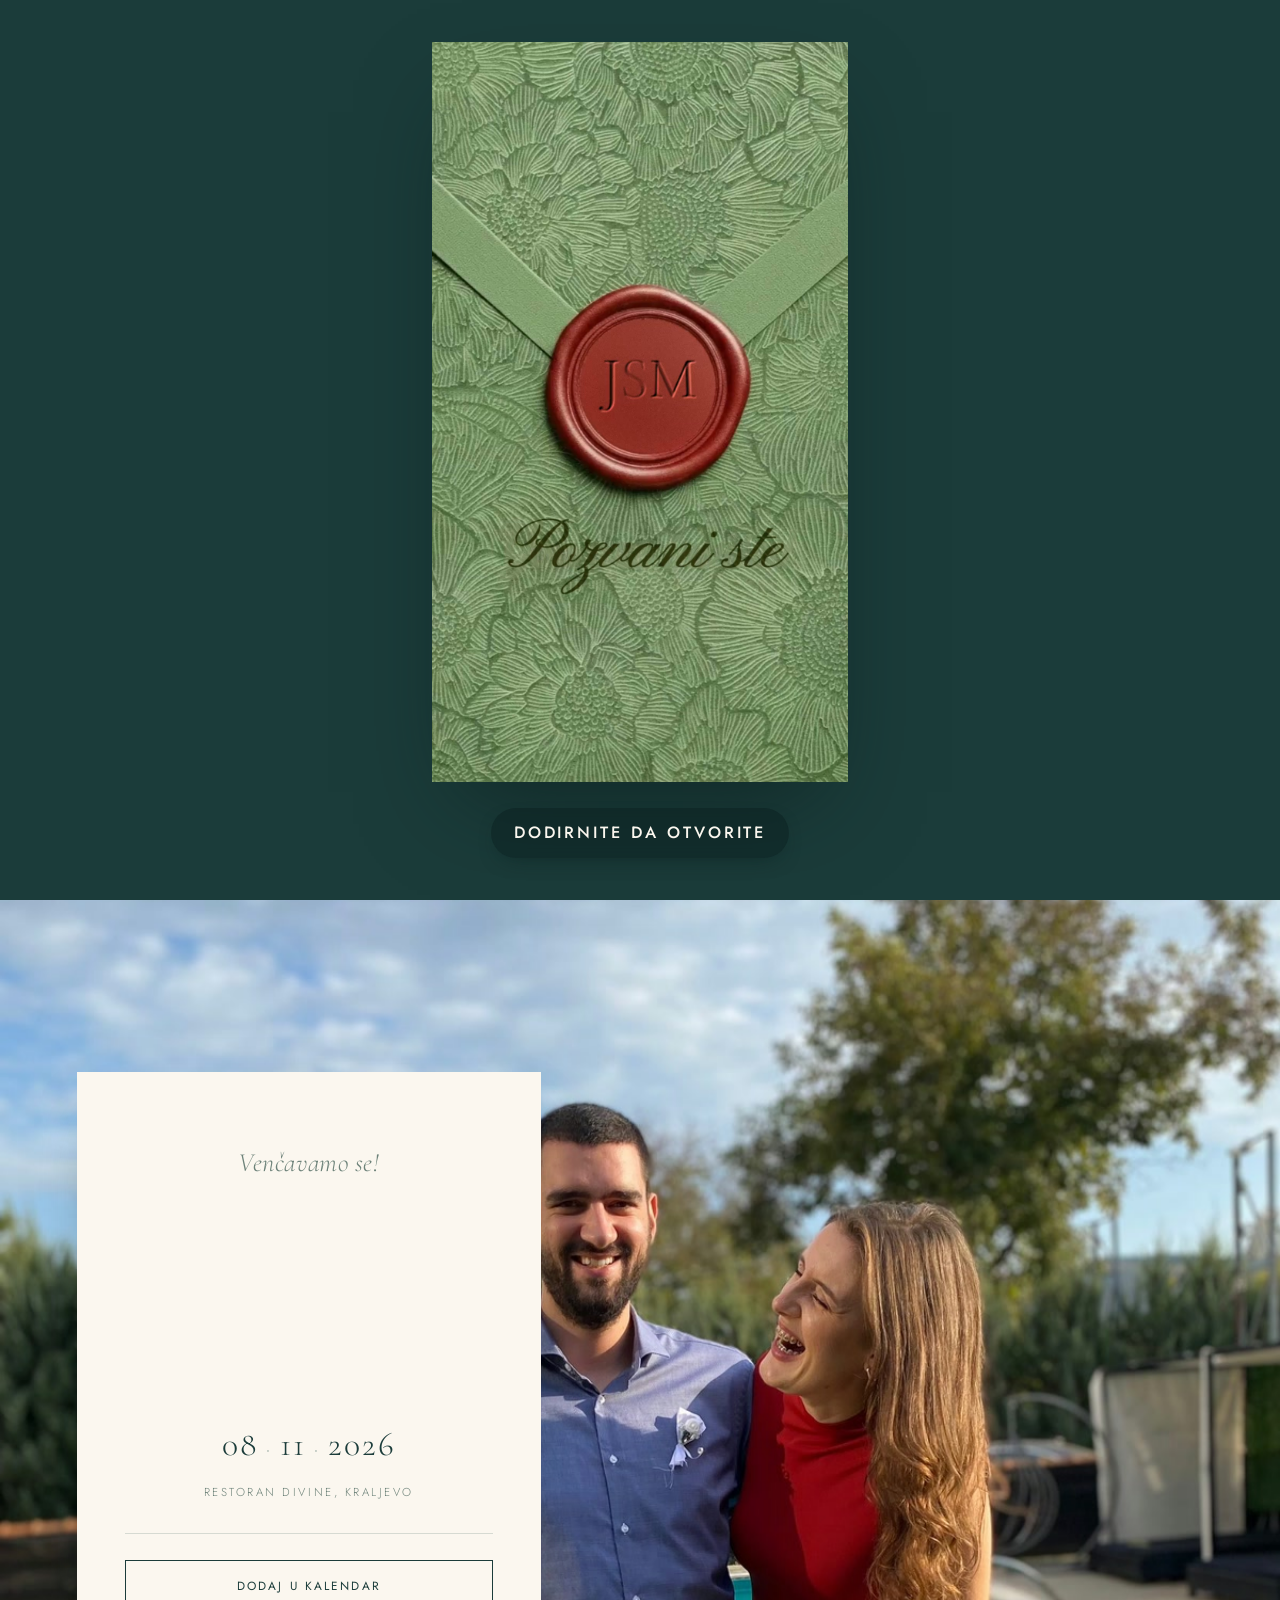
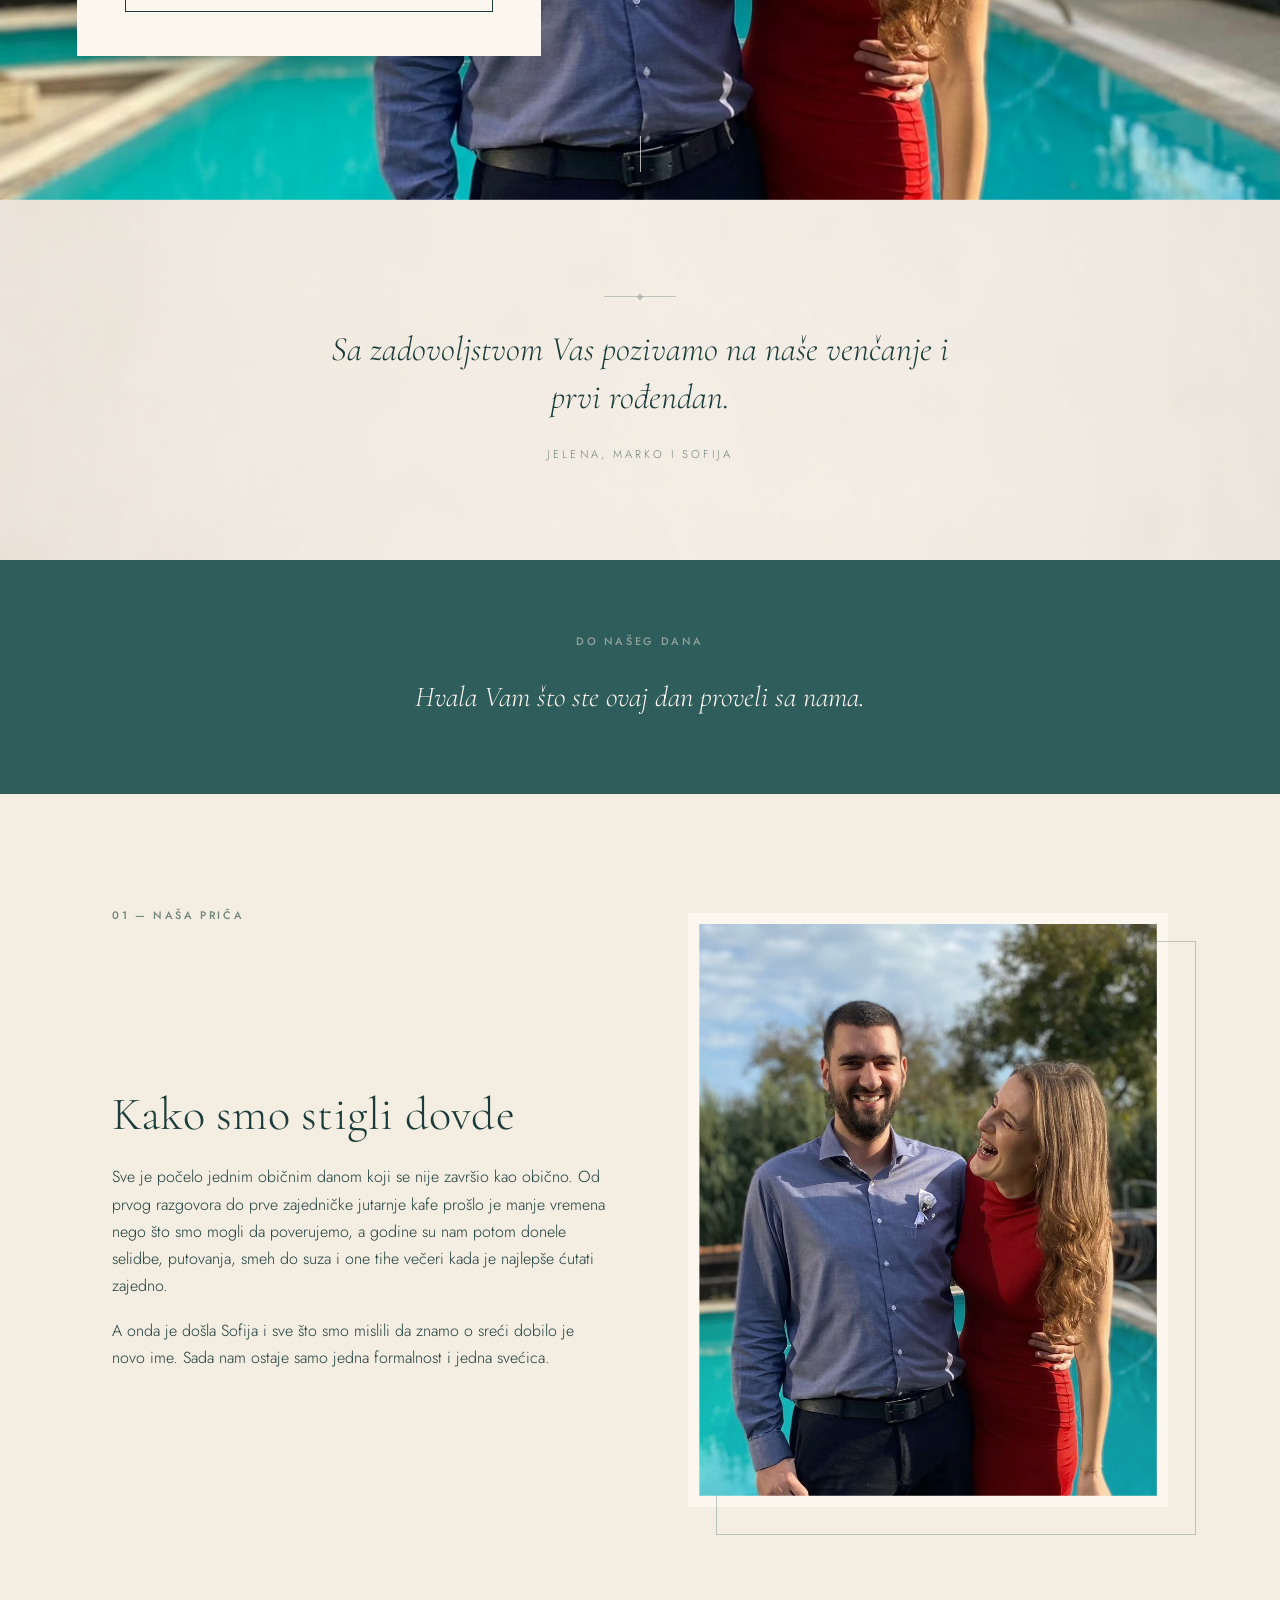
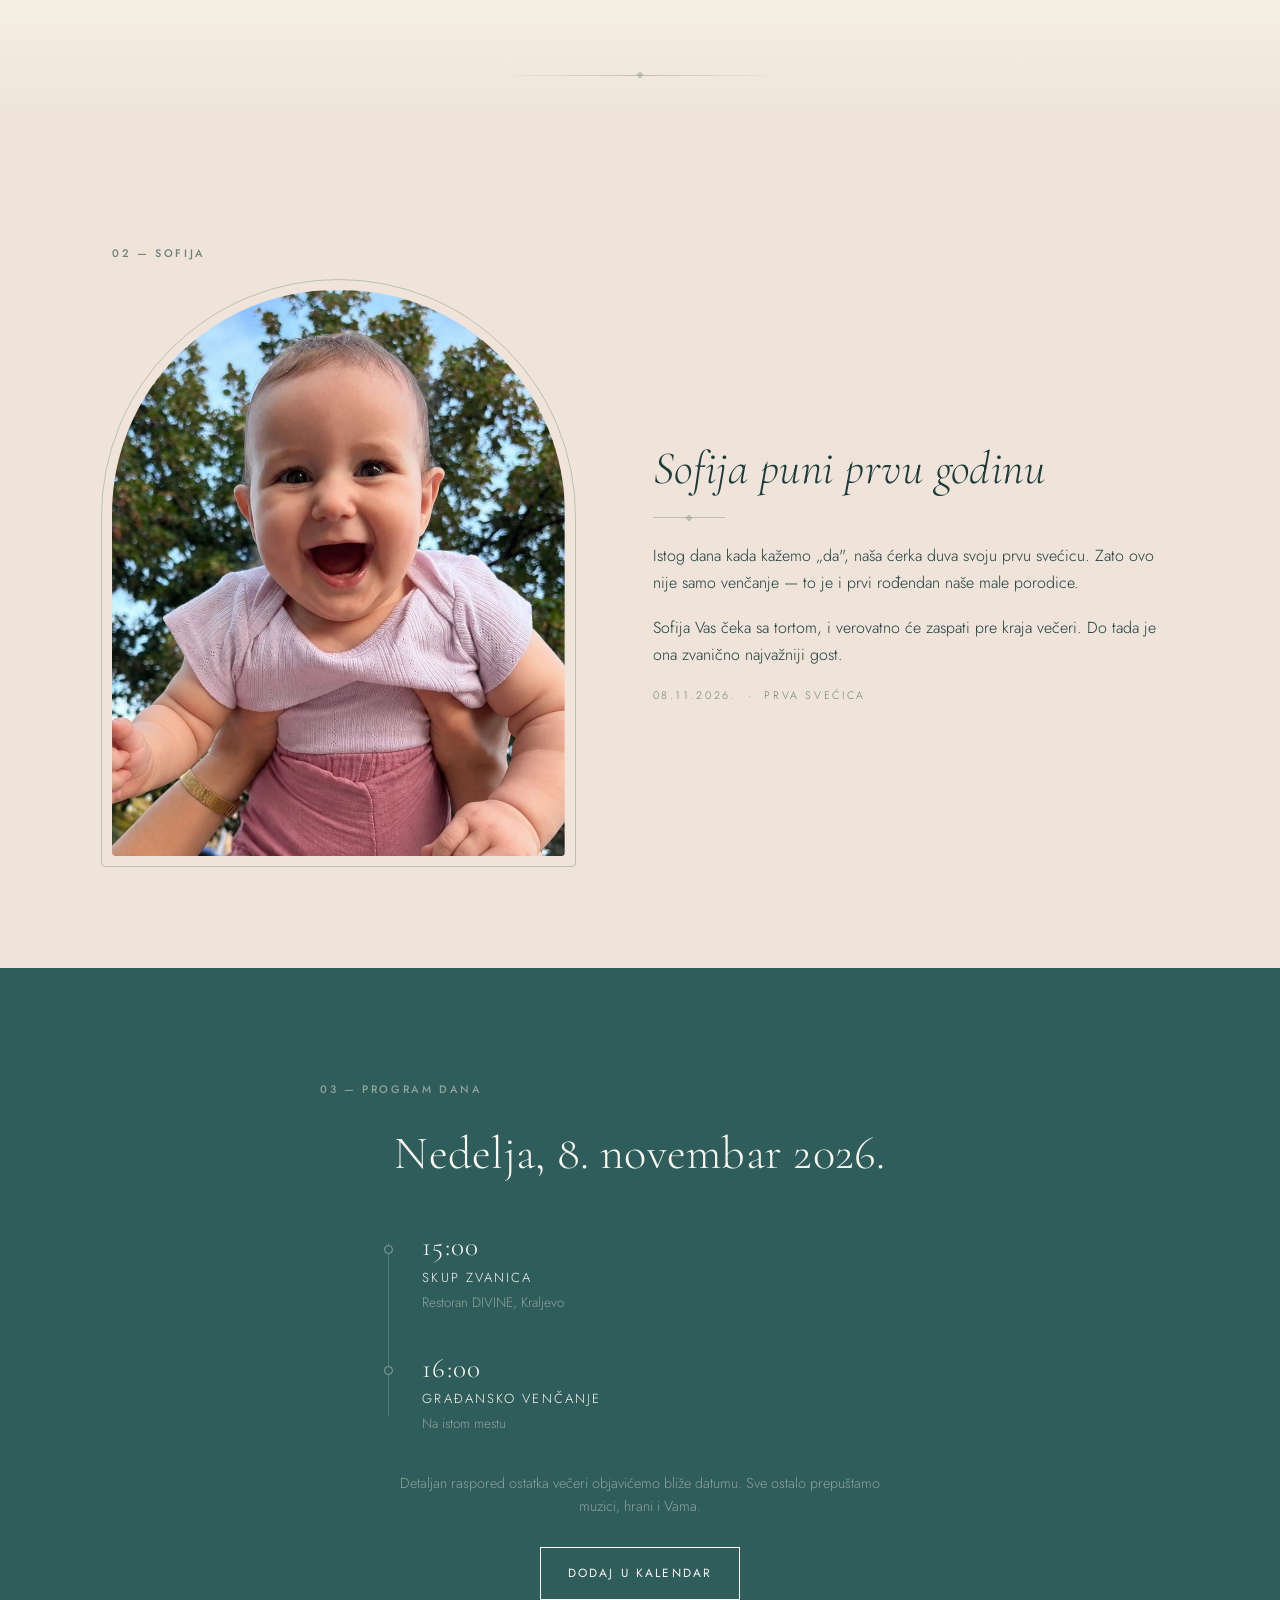
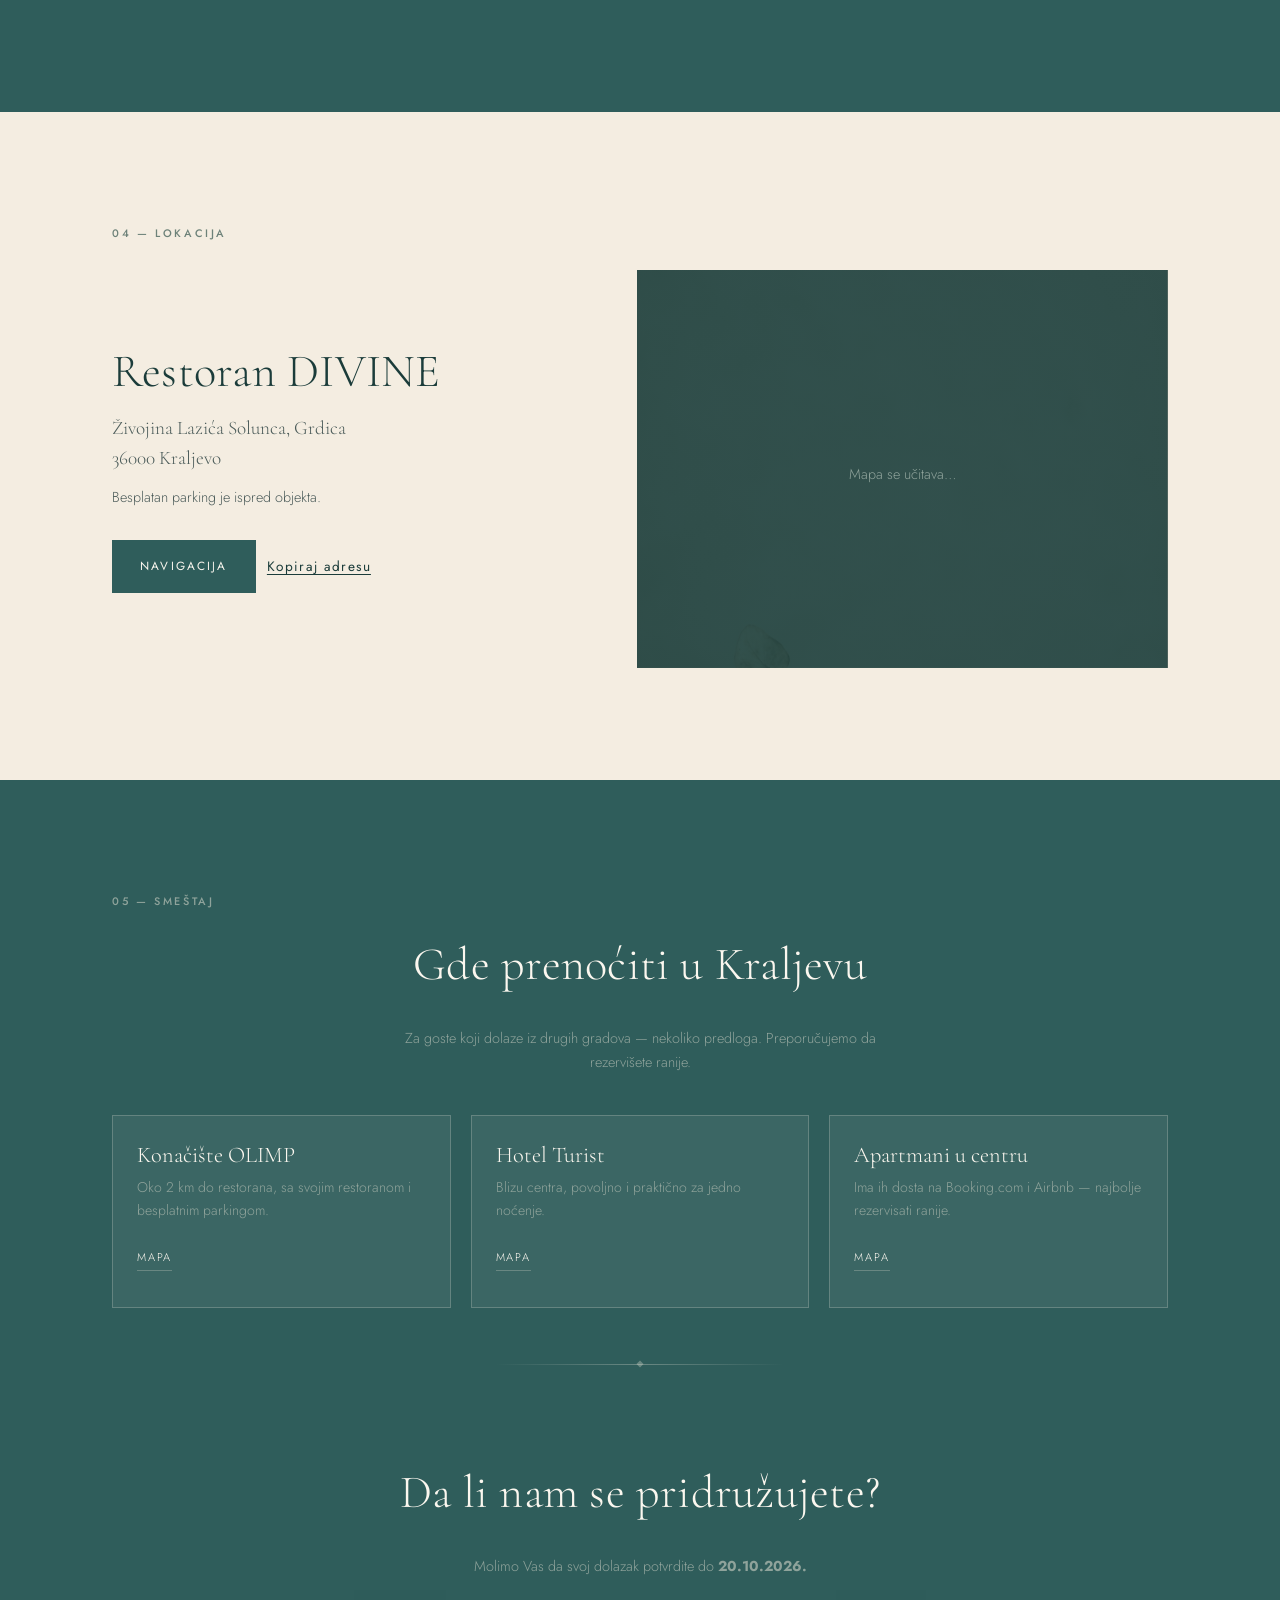
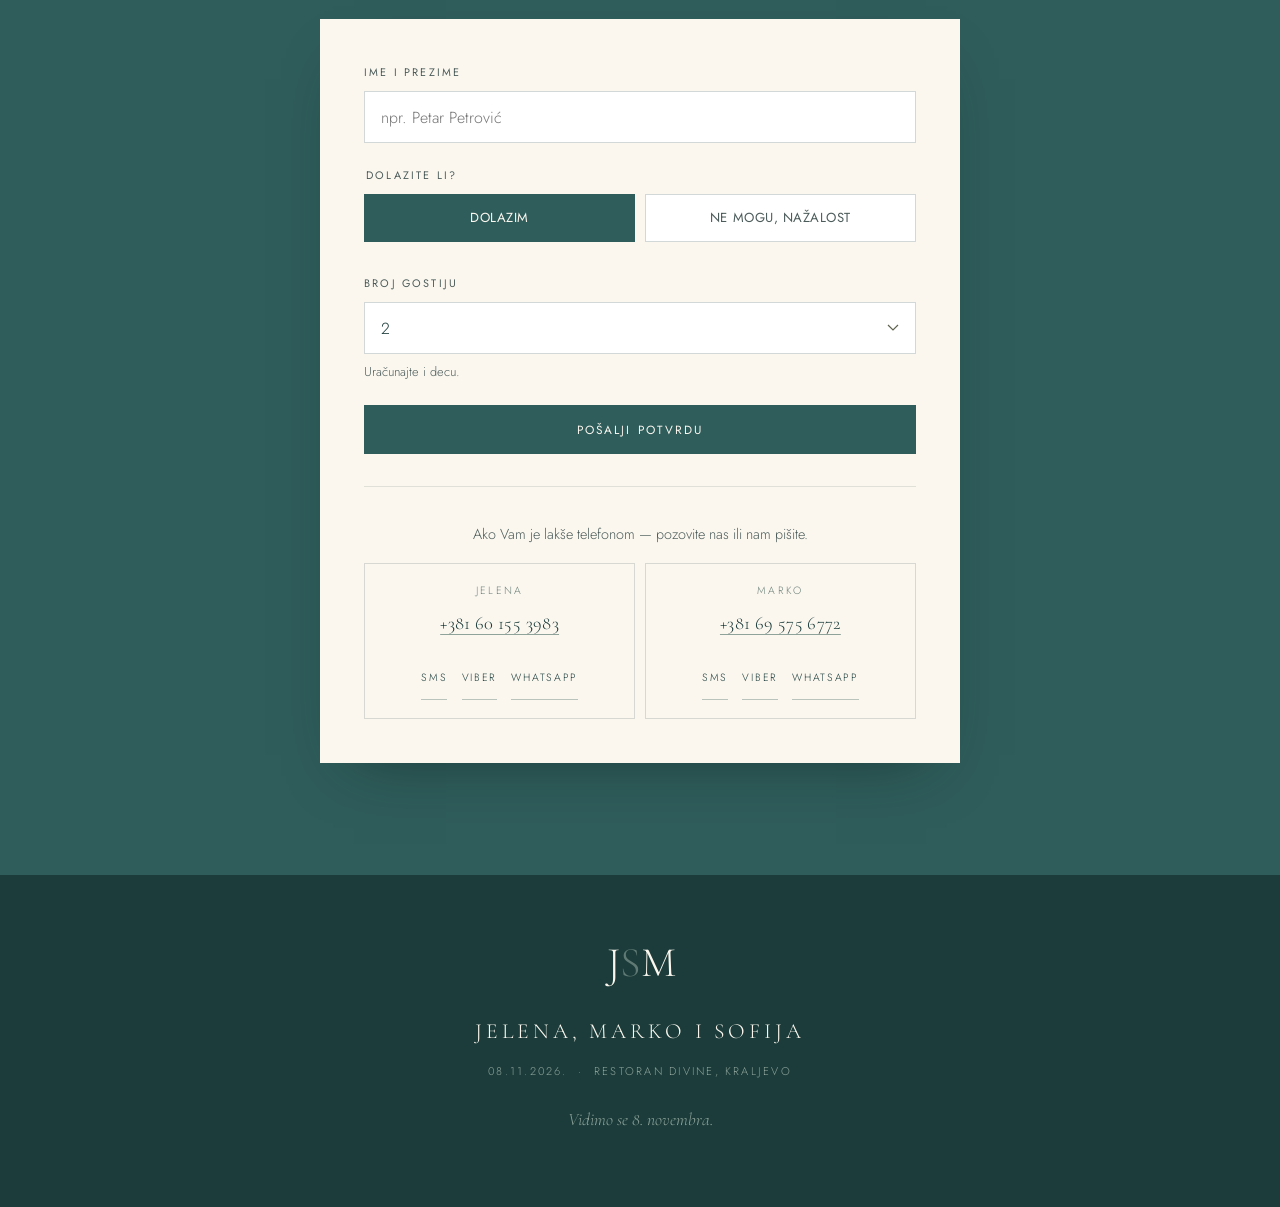
==== commit 1029ccf8: "skracivanje sajta" ====
--- a/index.html
+++ b/index.html
@@ -132,7 +132,7 @@
         <li><a href="#program">Program</a></li>
         <li><a href="#lokacija">Lokacija</a></li>
         <li><a href="#smestaj">Smeštaj</a></li>
-        <li><a href="#pitanja">Pitanja</a></li>
+        <!-- <li><a href="#pitanja">Pitanja</a></li> -->
       </ul>
       <a class="btn btn--ghost nav__cta" href="#rsvp">Potvrdi dolazak</a>
     </nav>
@@ -235,16 +235,14 @@
         <!-- TODO Marko: zameni ovaj tekst vašom pravom pričom. -->
         <p>Sve je počelo jednim običnim danom koji se nije završio kao obično. Od prvog
            razgovora do prve zajedničke jutarnje kafe prošlo je manje vremena nego što
-           smo mogli da poverujemo.</p>
-        <p>Godine su nam donele selidbe, putovanja, smeh do suza i one tihe večeri kada
-           je najlepše ćutati zajedno. Naučili smo da se najvažnije stvari ne planiraju —
-           one se prosto dese.</p>
+           smo mogli da poverujemo, a godine su nam potom donele selidbe, putovanja,
+           smeh do suza i one tihe večeri kada je najlepše ćutati zajedno.</p>
         <p>A onda je došla Sofija i sve što smo mislili da znamo o sreći dobilo je novo
            ime. Sada nam ostaje samo jedna formalnost i jedna svećica.</p>
       </div>
 
       <figure class="split__media" data-reveal data-reveal-delay="1">
-        <img src="img/story.jpg" alt="Jelena i Marko na moru" width="856" height="1070">
+        <img src="img/story.jpg" alt="Jelena i Marko se smeju, pored bazena" width="856" height="1070">
       </figure>
     </div>
   </div>
@@ -317,10 +315,14 @@
 </section>
 
 <!-- ============================ TRAKA 2 ============================== -->
+<!-- PRIVREMENO ISKLJUČENO (sajt je bio predug). Da vratiš: obriši ovaj
+     uvodni red i zatvarač komentara na kraju bloka. Koristi `img/band-3.jpg`.
+
 <div class="band band--venue" data-parallax>
   <div class="band__media"><img src="img/band-3.jpg" alt="Svečana sala restorana DIVINE" width="1537" height="1023"></div>
   <p class="band__caption" data-reveal><span data-cfg="venue-name">Restoran DIVINE</span> &nbsp;·&nbsp; Kraljevo</p>
 </div>
+-->
 
 <!-- ============================= LOKACIJA ============================ -->
 <section class="section section--sand" id="lokacija">
@@ -366,6 +368,9 @@
 </section>
 
 <!-- ============================== PITANJA ============================ -->
+<!-- PRIVREMENO ISKLJUČENO (sajt je bio predug). Da vratiš: obriši ovaj
+     uvodni red i zatvarač komentara na kraju bloka. Kad ga vratis, RSVP nazad na `07 — Potvrda dolaska`.
+
 <section class="section section--sand" id="pitanja">
   <div class="wrap wrap--narrow">
     <p class="label label--sticky" data-reveal>06 — Česta pitanja</p>
@@ -393,17 +398,22 @@
     </div>
   </div>
 </section>
+-->
 
 <!-- ============================ TRAKA 3 ============================== -->
+<!-- PRIVREMENO ISKLJUČENO (sajt je bio predug). Da vratiš: obriši ovaj
+     uvodni red i zatvarač komentara na kraju bloka. Koristi `img/band-2.jpg`.
+
 <div class="band band--dark" data-parallax>
   <div class="band__media"><img src="img/band-2.jpg" alt="" width="1500" height="830"></div>
   <p class="band__quote" data-reveal>Sve što nam treba<br>je da budete tu.</p>
 </div>
+-->
 
 <!-- =============================== RSVP ============================== -->
 <section class="section section--dark" id="rsvp">
   <div class="wrap wrap--narrow">
-    <p class="label label--sticky" data-reveal>07 — Potvrda dolaska</p>
+    <p class="label label--sticky" data-reveal>06 — Potvrda dolaska</p>
     <h2 class="h2 center" data-reveal>Da li nam se pridružujete?</h2>
     <p class="note center" data-reveal>
       Molimo Vas da svoj dolazak potvrdite do <strong data-cfg="deadline">20.10.2026.</strong>
--- a/css/style.css
+++ b/css/style.css
@@ -56,7 +56,12 @@
 
   /* Jarko roze cvetovi i zelena trava na fotografijama tuku se sa tirkizom,
      pa se boje smiruju jace nego sto bi trebalo toplijoj paleti. Uvodni
-     snimak i hero fotografija su namerno IZUZETI — oni idu u punoj boji. */
+     snimak i hero fotografija su namerno IZUZETI — oni idu u punoj boji.
+
+     `story.jpg` je sada isti kadar kao hero, samo uspravan, i svesno OSTAJE
+     malo smirenije: hero ide preko celog ekrana i treba da udari, a „Nasa
+     prica" je tiha sekcija na pescanoj podlozi. Ako ikad zatreba da budu
+     identicni, ovde je dovoljno staviti `none`. */
   --photo-story:saturate(.88);
   --photo-band:saturate(.9);
 
@@ -529,6 +534,27 @@
 .section--dark{background:var(--olive-dk);color:var(--shell)}
 .section--dark .h2{color:var(--shell)}
 
+/* Dve tamne sekcije jedna do druge — tako stoji dok je „Traka 3" privremeno
+   iskljucena. Boja se tu ne menja, pa granicu nosi samo razmak; a dva velika
+   padding-a se saberu u rupu od ~220px u kojoj nista ne kaze da je pocela
+   nova celina. Zato se sav skuplja s obe strane i dobija isti ornament kao
+   `.divider`, samo u svetloj boji jer stoji na tamnom.
+
+   Selektor je namerno `+` (i `:has`): cim se traka vrati izmedju njih,
+   pravilo se samo ugasi — nista ne treba rucno vracati.                */
+.section--dark:has(+ .section--dark){padding-bottom:clamp(2.25rem,7vw,3.5rem)}
+.section--dark + .section--dark{padding-top:clamp(2.25rem,7vw,3.5rem)}
+.section--dark + .section--dark::before,
+.section--dark + .section--dark::after{content:"";position:absolute;top:0;left:50%}
+.section--dark + .section--dark::before{
+  width:clamp(7rem,34vw,18rem);height:1px;transform:translateX(-50%);
+  background:linear-gradient(90deg,transparent,rgba(var(--shell-rgb),.3),transparent);
+}
+.section--dark + .section--dark::after{
+  width:5px;height:5px;background:rgba(var(--shell-rgb),.3);
+  transform:translate(-50%,-50%) rotate(45deg);
+}
+
 /* ----------------------------- NAŠA PRIČA ------------------------- */
 .split{display:grid;gap:2.5rem}
 .split__text p+p{margin-top:1.1rem}
@@ -1060,14 +1086,21 @@
    nadole), samo razlozen na tri reda: kasnjenje ide PO REDU, ne po
    strelici, pa citav red krene zajedno i talas prelazi celu sirinu.
 
-   44px je najmanja meta za prst i drzi visinu; sirina ide koliko tri
-   kolone uzmu (~49px, sa zarotiranim vrhovima ~53px).                 */
+   Velicina se vodi iz jednog mesta — `--cue`. Razmak medju kolonama,
+   negativna margina redova i spust u animaciji su svi izvedeni iz nje,
+   jer su sva cetiri broja vezana za istu geometriju: promeni samo `--cue`
+   i mreza ostaje ista, samo veca ili manja.
+
+   44px je najmanja meta za prst; na .84rem strelice same uzmu ~66px
+   sirine (sa zarotiranim vrhovima ~72px) i ~42px visine, pa `min-height`
+   jos drzi metu, a `min-width` je vise ne stiska.                      */
 .intro__scroll{
+  --cue:.84rem;
   position:absolute;left:50%;bottom:1.5rem;z-index:1;
   transform:translateX(-50%);min-width:44px;min-height:44px;
   display:grid;grid-template-columns:repeat(3,auto);
   justify-content:center;align-content:center;
-  column-gap:.6rem;
+  column-gap:calc(var(--cue) * .97);
 }
 /* Strelica je kvadrat sa dve ivice, zarotiran za 45° — zato `rotate` mora
    da stoji i u svakom kadru animacije, inace bi ga `translateY` obrisao.
@@ -1075,7 +1108,7 @@
    Oreol ide kroz `filter`, ne `box-shadow`: senka prati potez, dok bi
    `box-shadow` ocrtao ceo (nezarotirani) kvadrat.                      */
 .intro__scroll span{
-  display:block;width:.62rem;height:.62rem;
+  display:block;width:var(--cue);height:var(--cue);
   border-right:1px solid var(--ink);border-bottom:1px solid var(--ink);
   filter:var(--halo-lt-svg);
   animation:cueChevron 2.4s var(--ease) infinite;
@@ -1084,14 +1117,14 @@
    pa bi i nulti razmak ostavio prazninu izmedju redova. Negativna margina
    na drugom i trecem redu skuplja trake da im se vrhovi skoro dodiruju;
    `row-gap` ovo ne moze — ne prima negativnu vrednost.                */
-.intro__scroll span:nth-child(n+4){margin-top:-.1rem}
+.intro__scroll span:nth-child(n+4){margin-top:calc(var(--cue) * -.16)}
 .intro__scroll span:nth-child(n+4):nth-child(-n+6){animation-delay:.16s}
 .intro__scroll span:nth-child(n+7){animation-delay:.32s}
 /* Strelice se nikad ne gase do nule — poziv na skrol treba da stoji i
    izmedju dva otkucaja; animacija samo prevuce svetliji talas nadole.  */
 @keyframes cueChevron{
   0%,100%{opacity:.45;transform:translateY(0) rotate(45deg)}
-  40%{opacity:1;transform:translateY(.2rem) rotate(45deg)}
+  40%{opacity:1;transform:translateY(calc(var(--cue) * .32)) rotate(45deg)}
 }
 
 
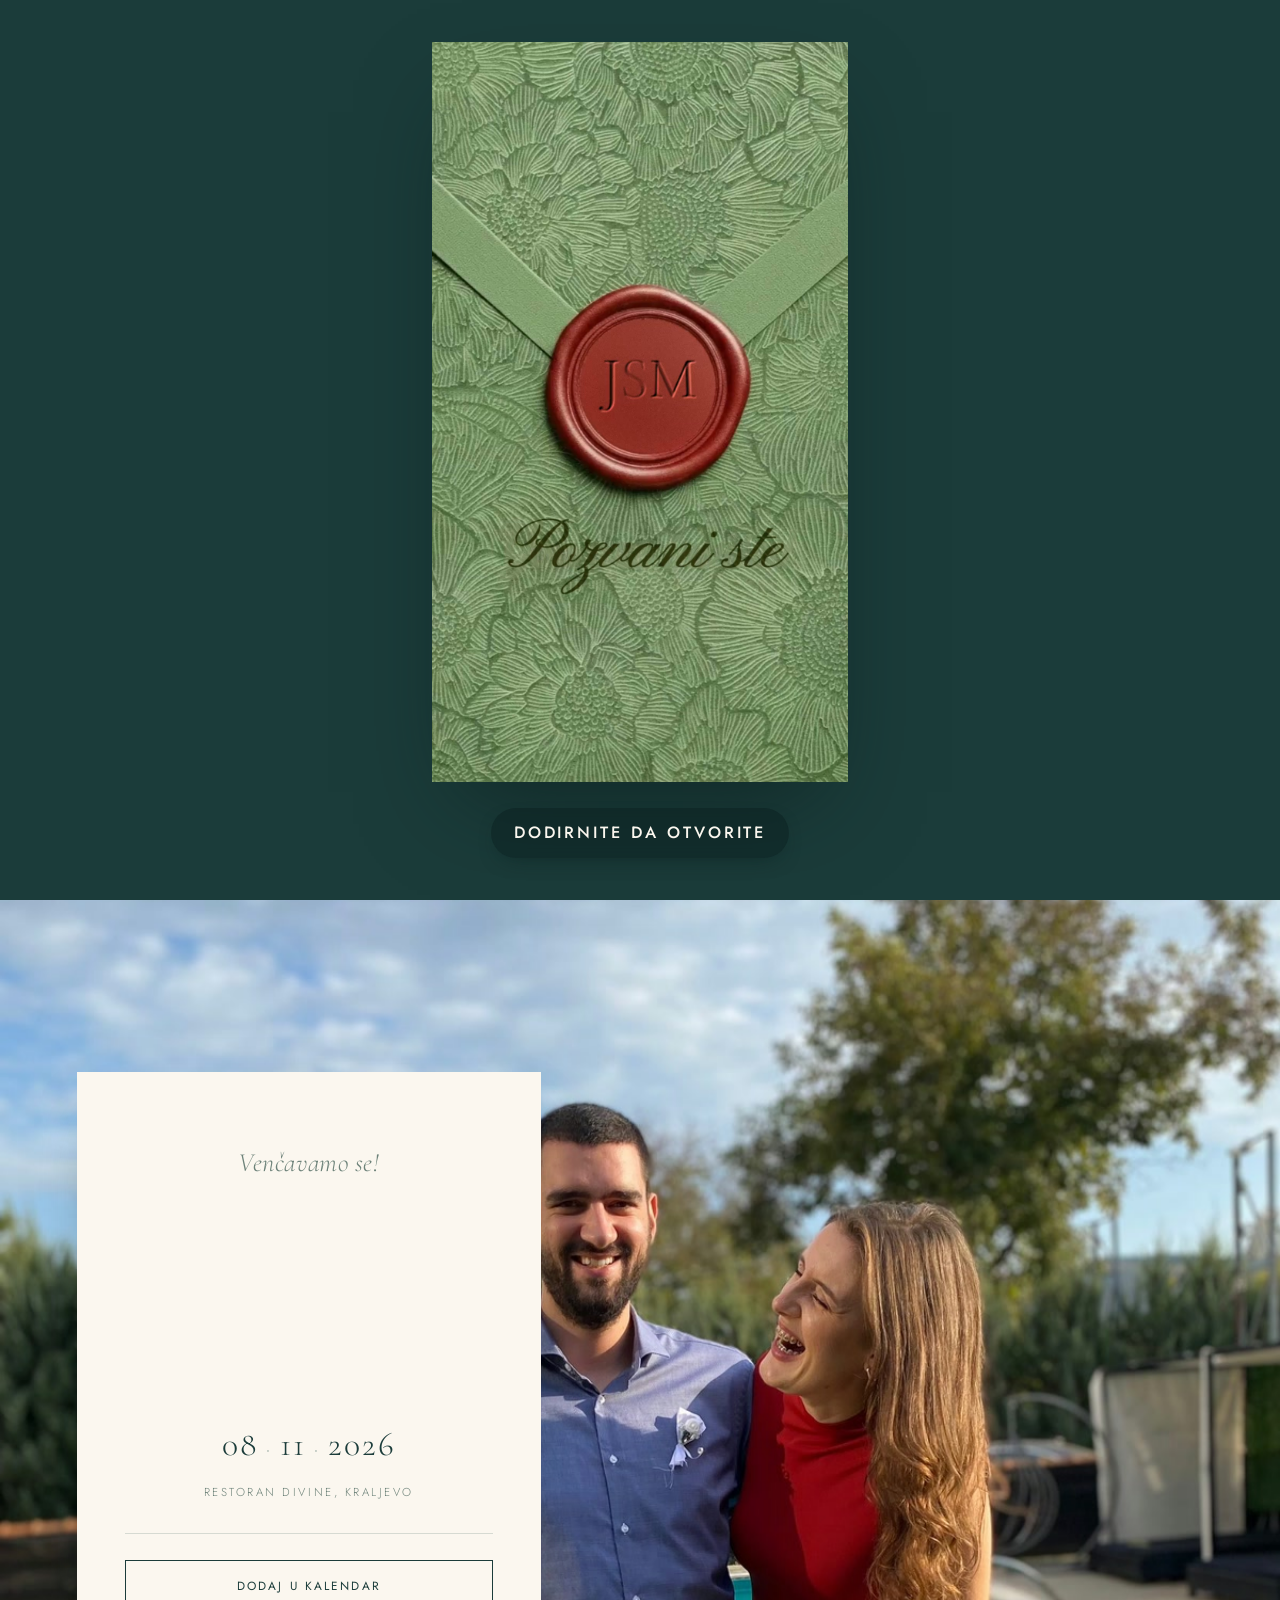
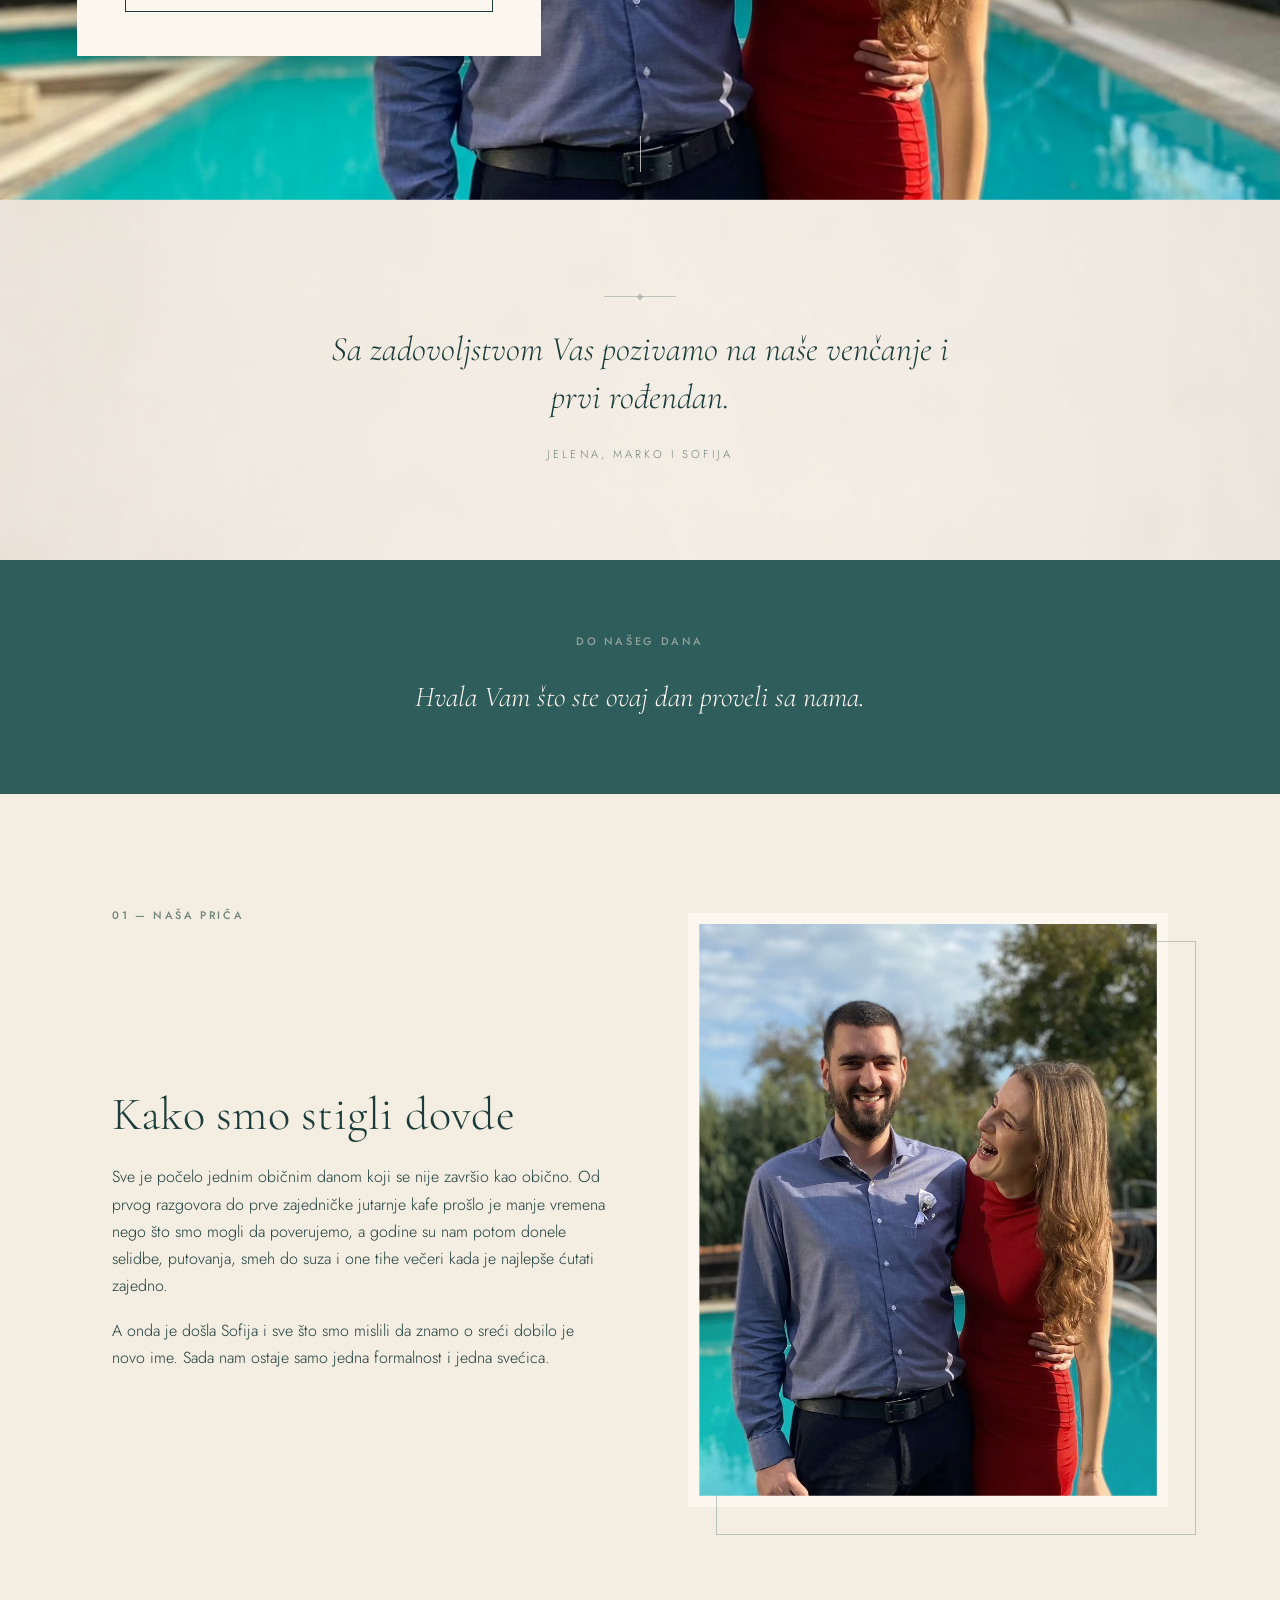
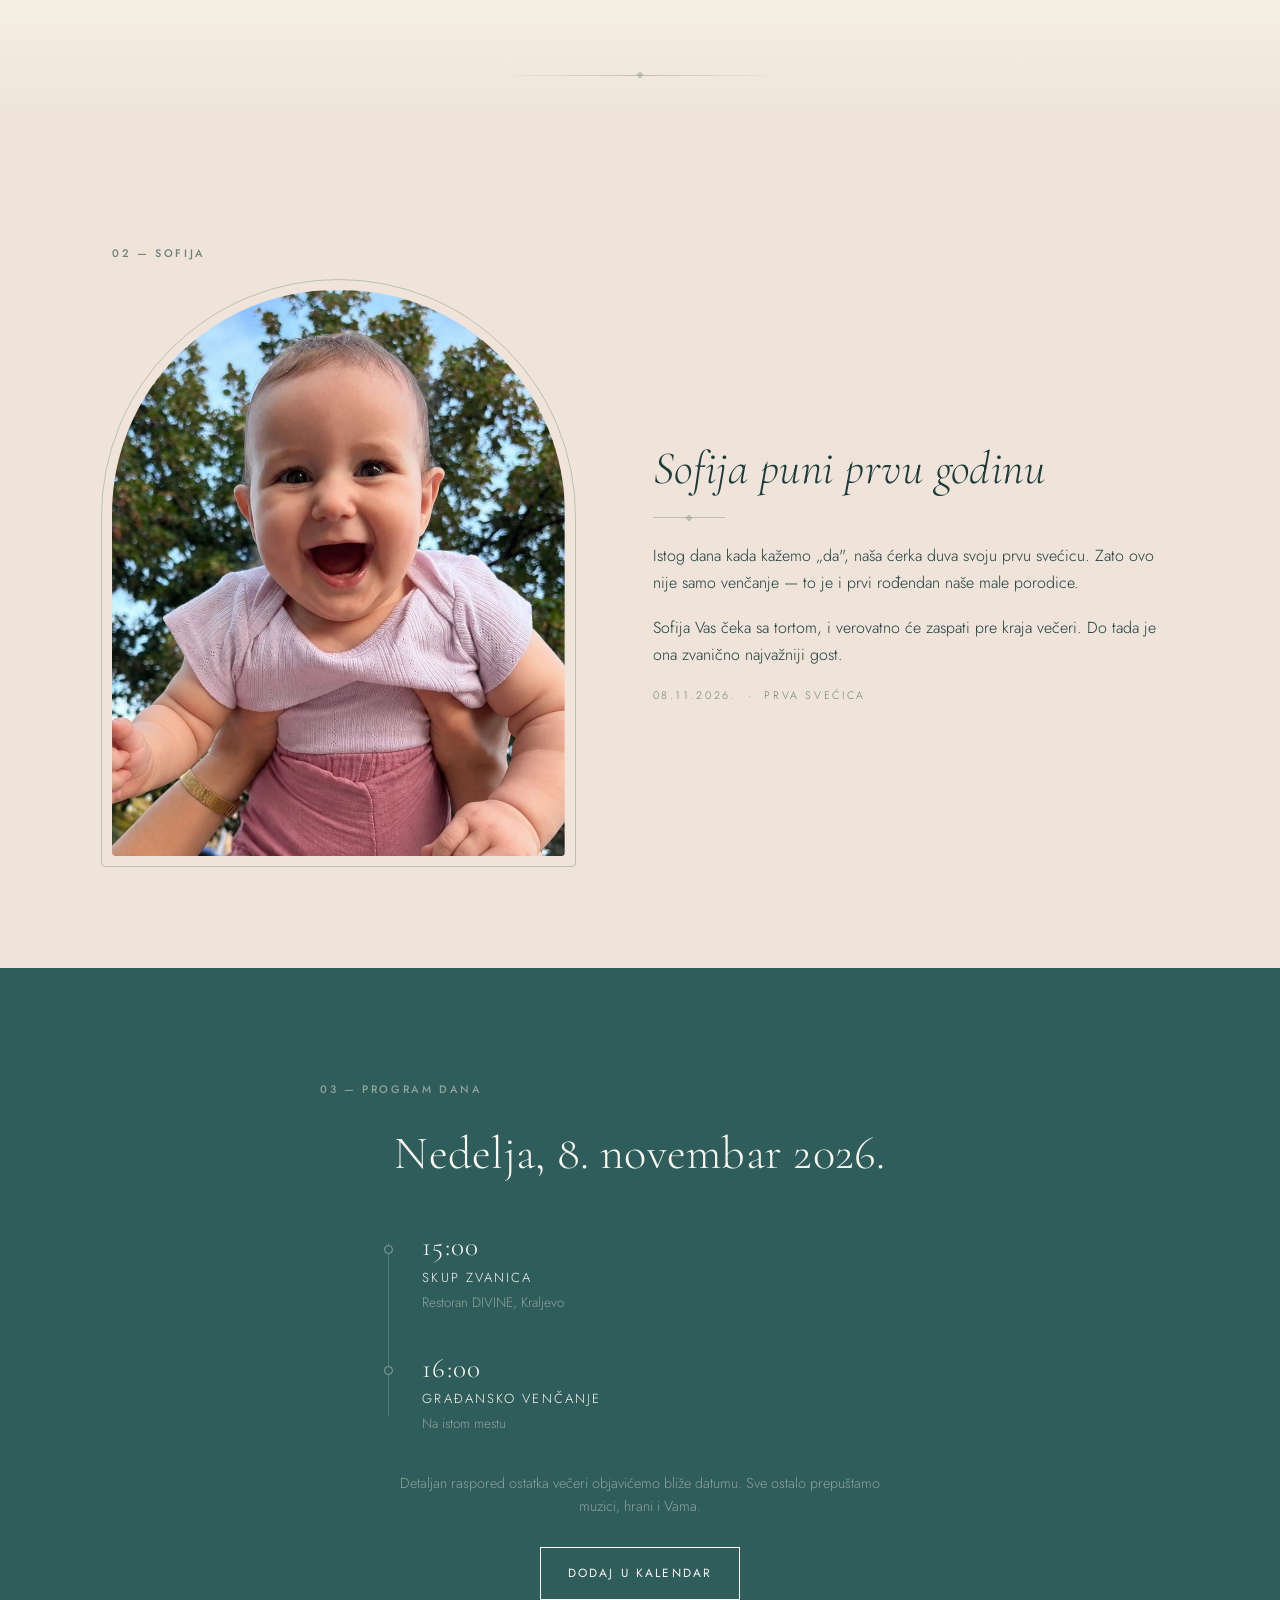
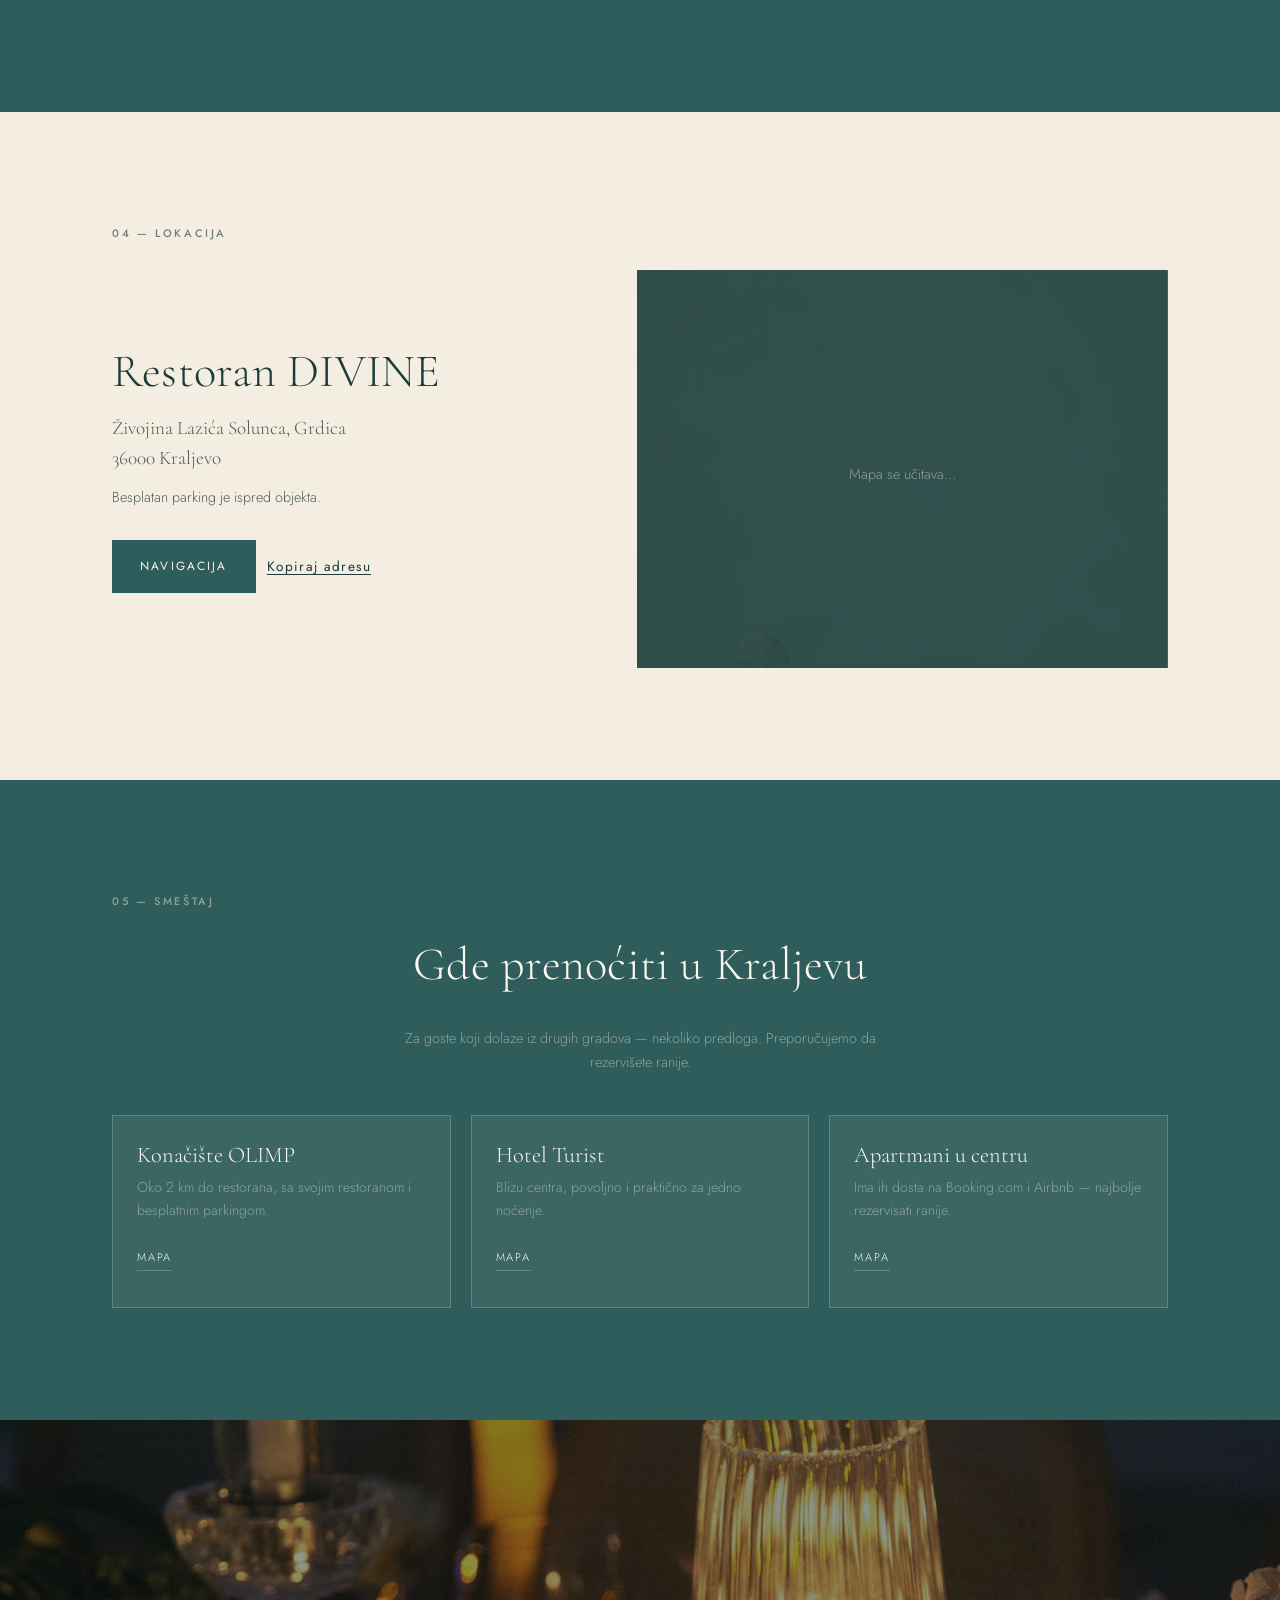
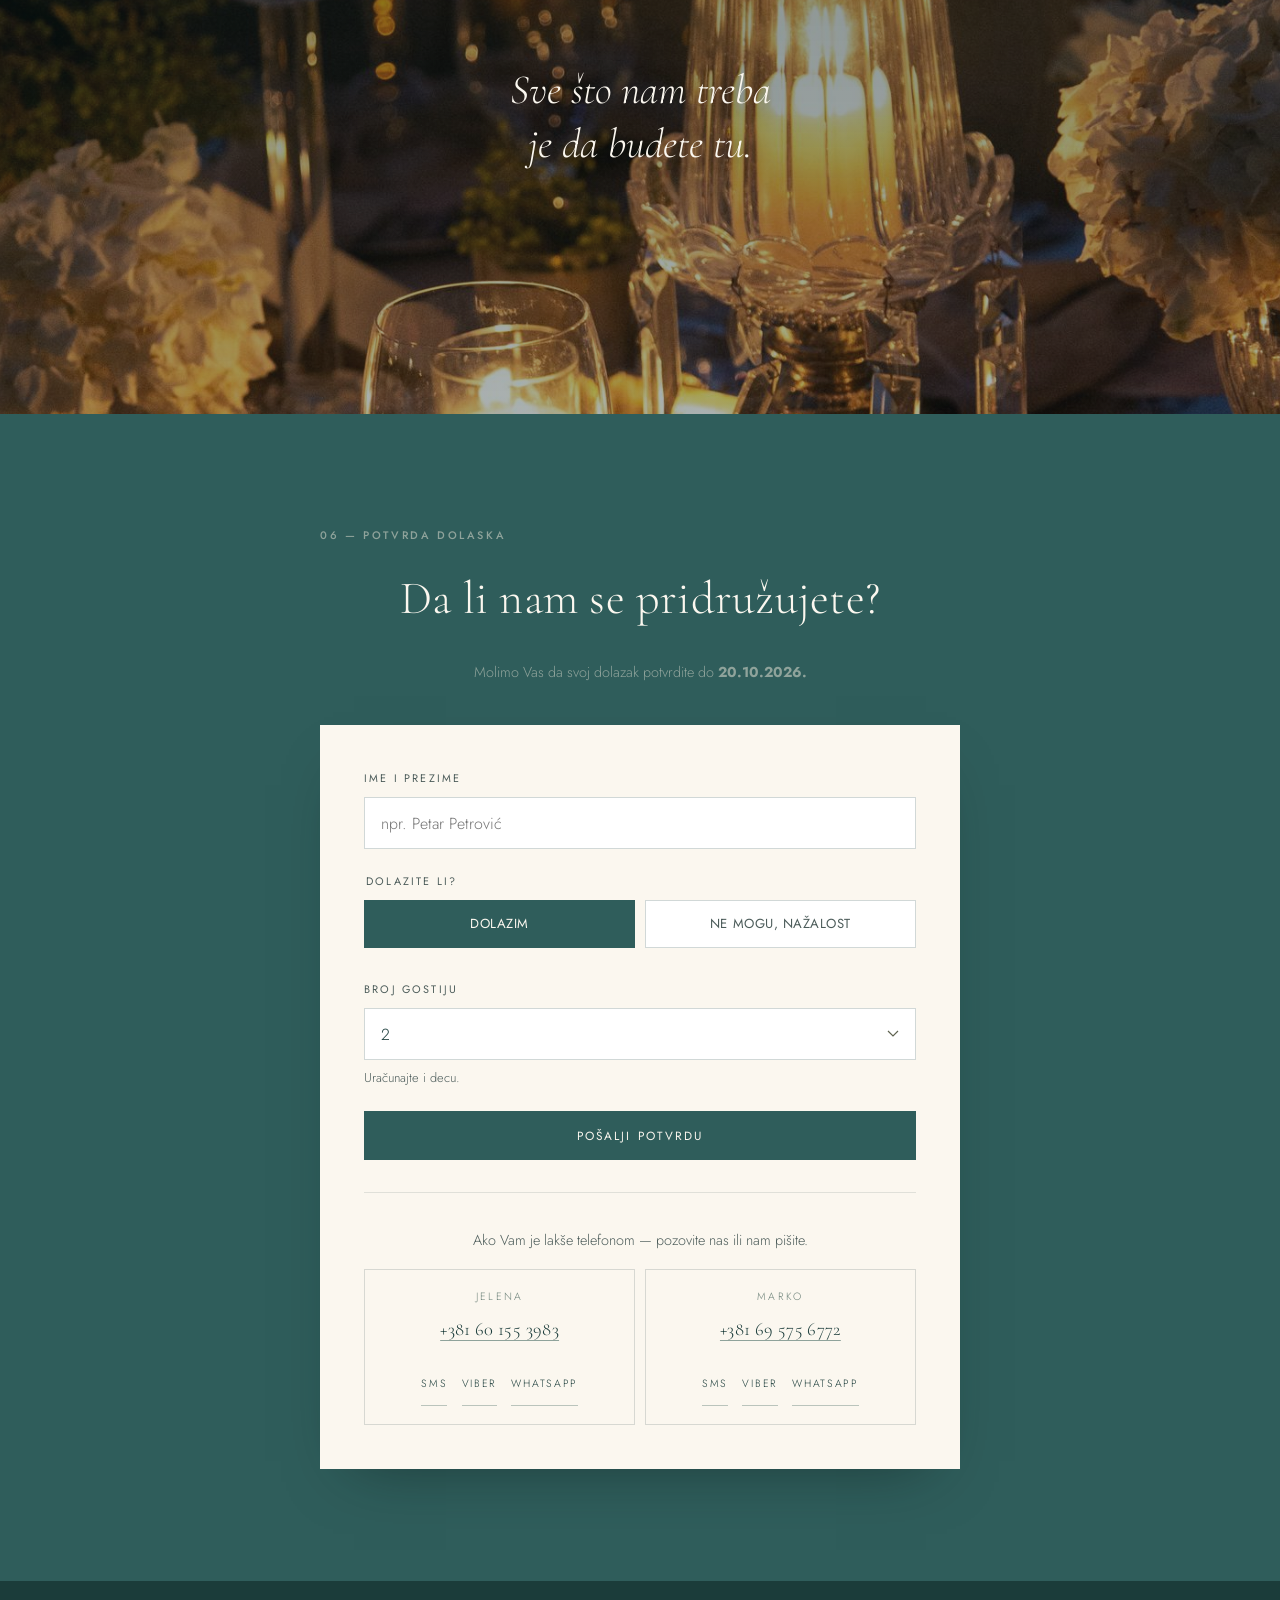
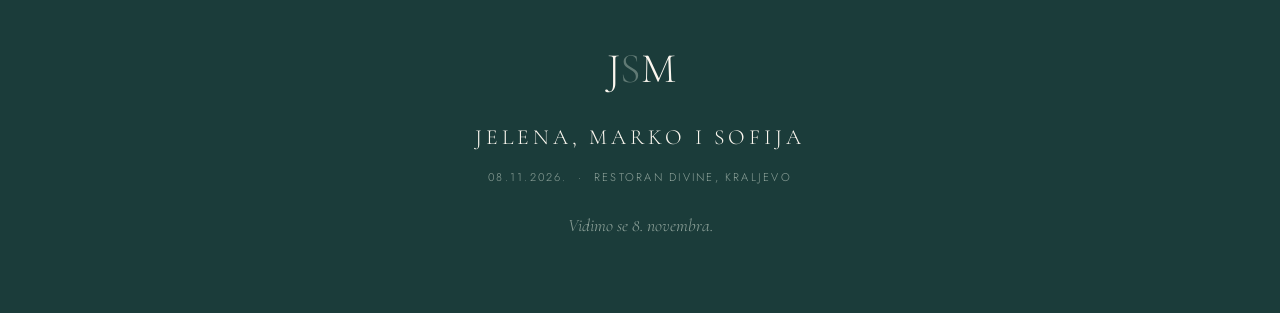
==== commit c746ebed: "return traka 3 section" ====
--- a/index.html
+++ b/index.html
@@ -401,14 +401,11 @@
 -->
 
 <!-- ============================ TRAKA 3 ============================== -->
-<!-- PRIVREMENO ISKLJUČENO (sajt je bio predug). Da vratiš: obriši ovaj
-     uvodni red i zatvarač komentara na kraju bloka. Koristi `img/band-2.jpg`.
 
 <div class="band band--dark" data-parallax>
   <div class="band__media"><img src="img/band-2.jpg" alt="" width="1500" height="830"></div>
   <p class="band__quote" data-reveal>Sve što nam treba<br>je da budete tu.</p>
 </div>
--->
 
 <!-- =============================== RSVP ============================== -->
 <section class="section section--dark" id="rsvp">
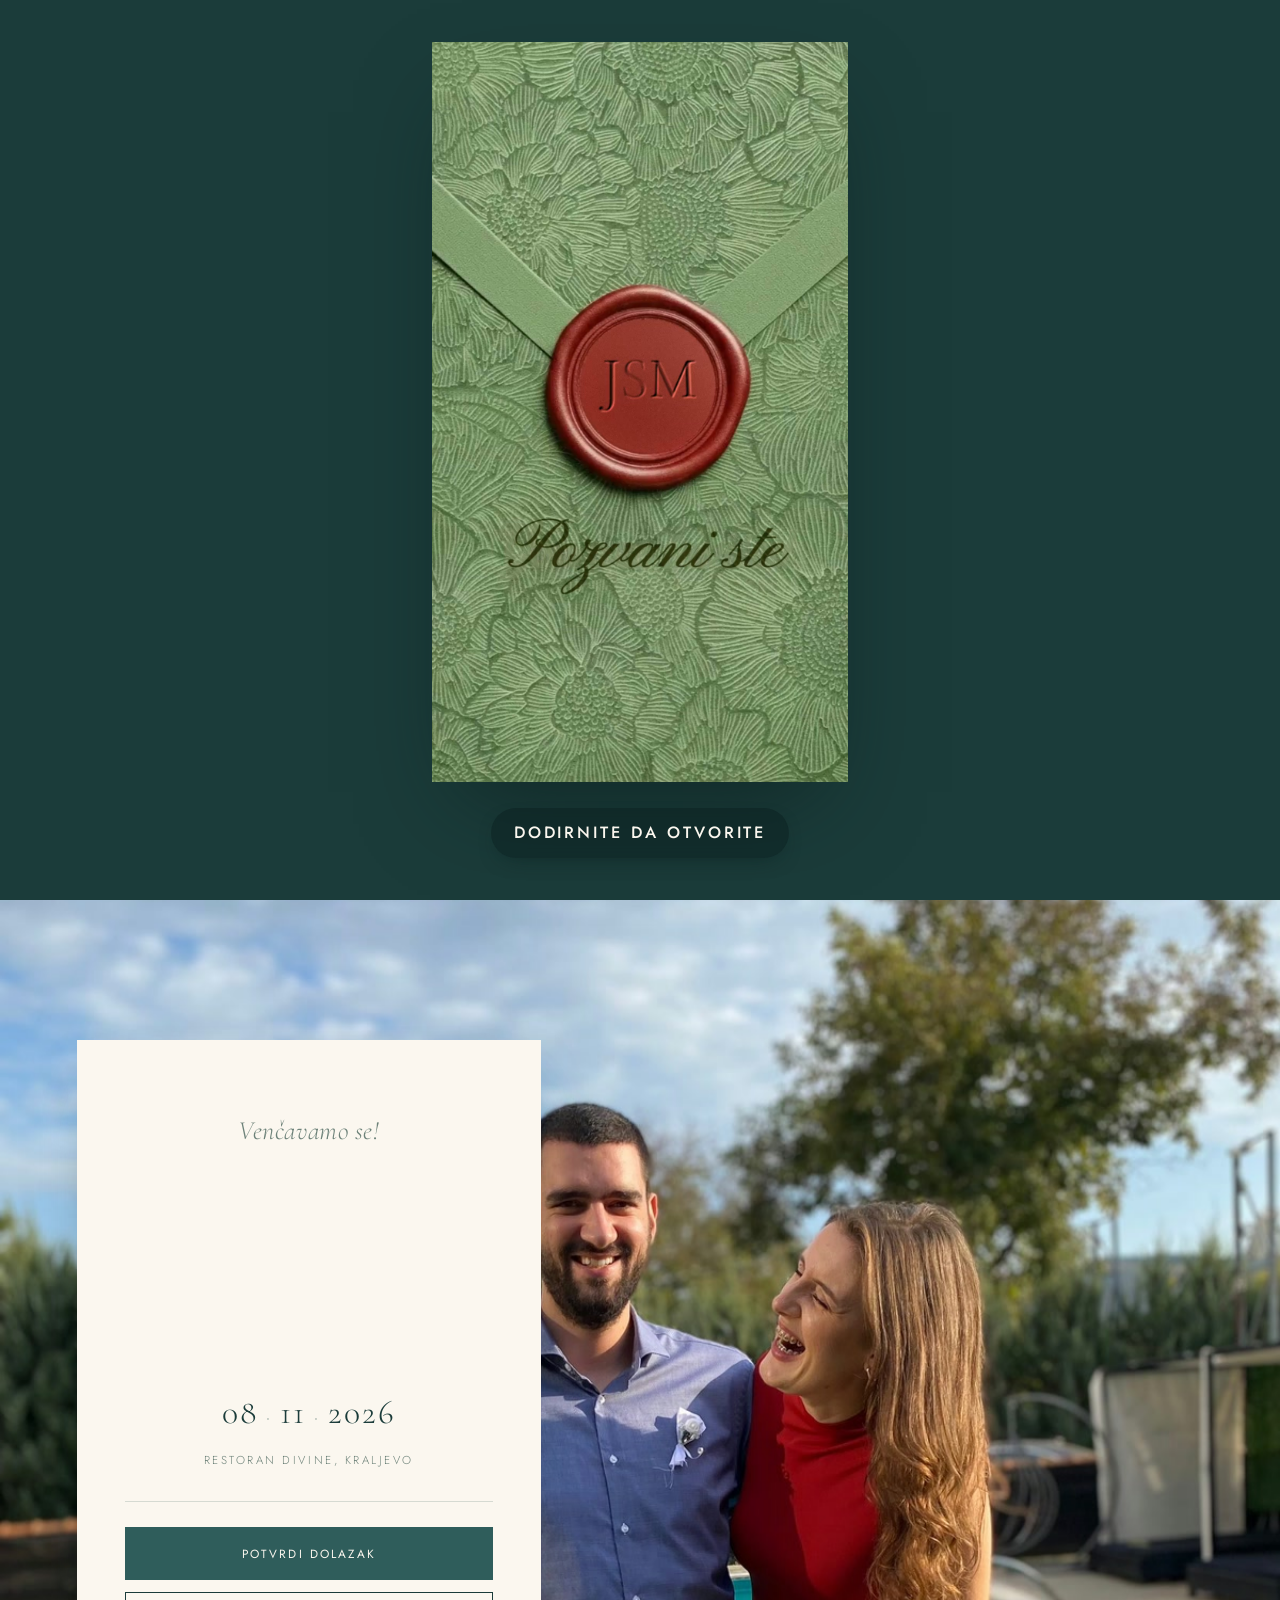
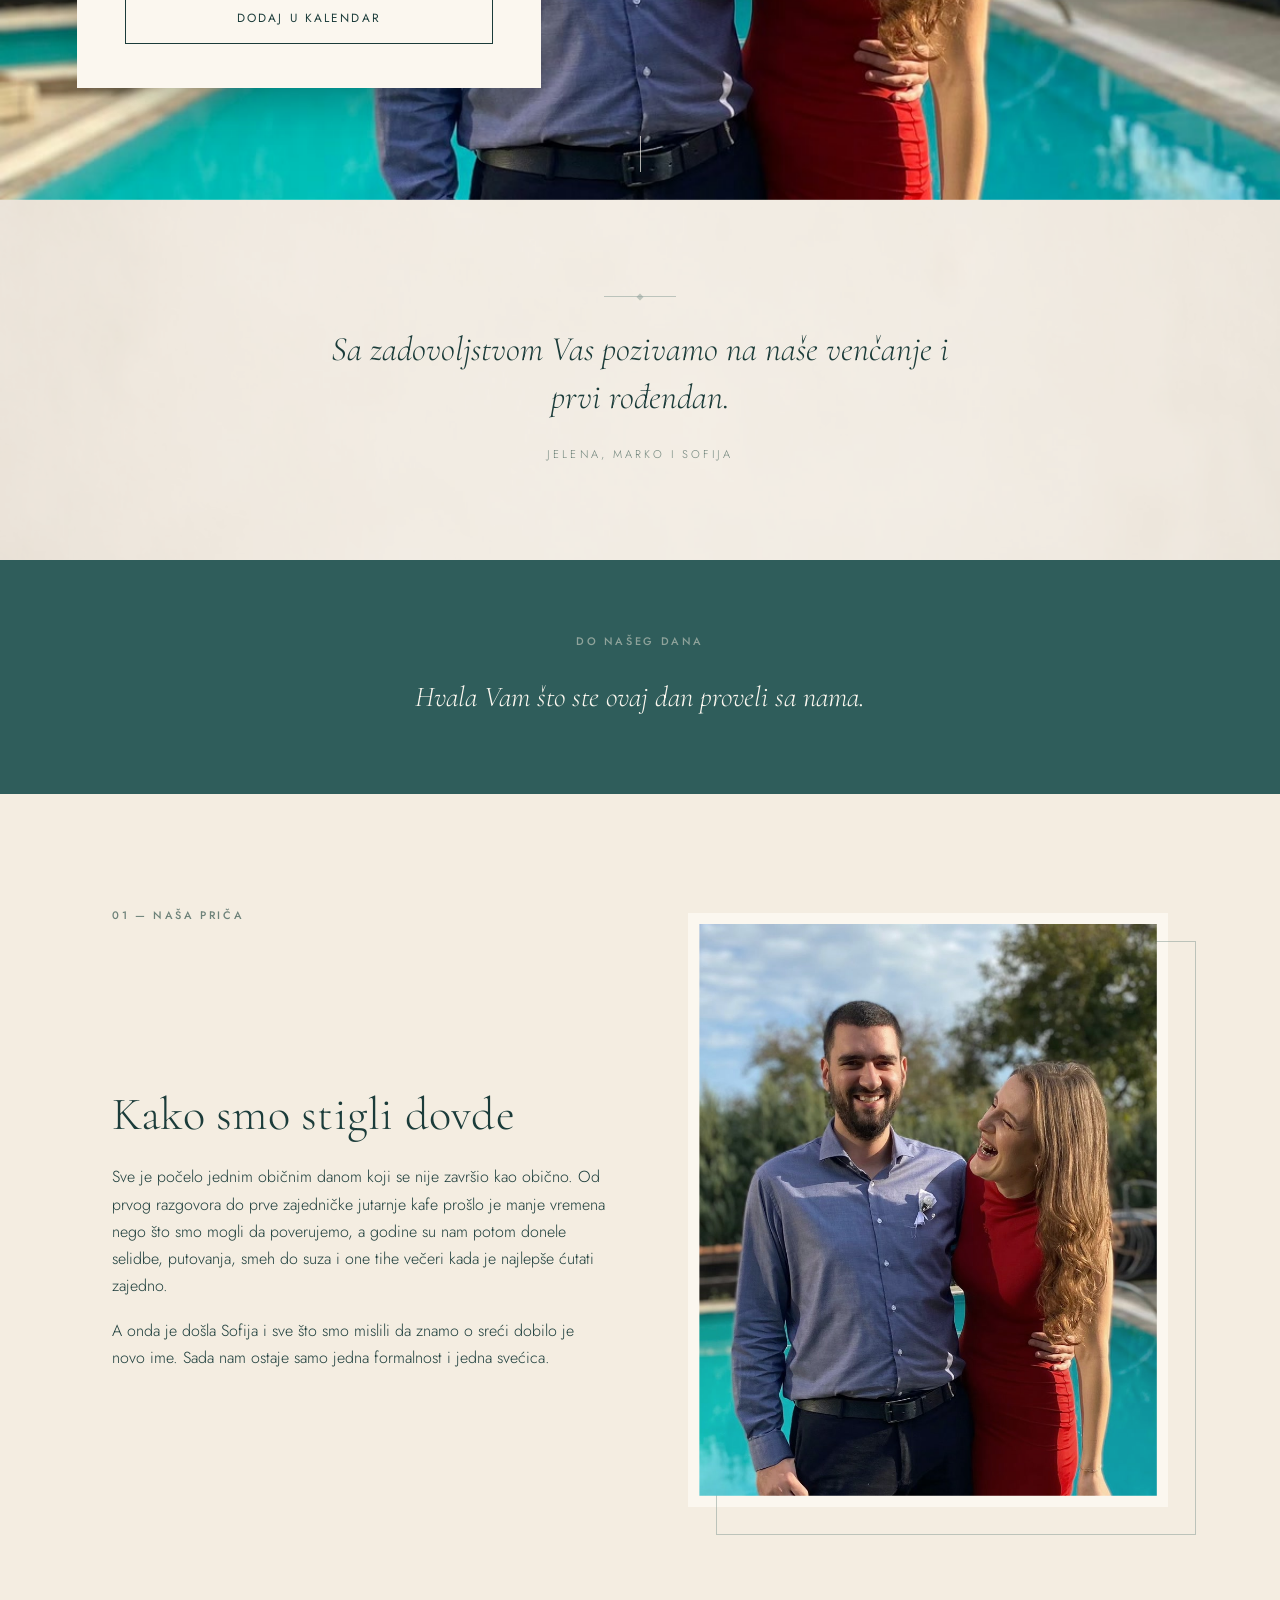
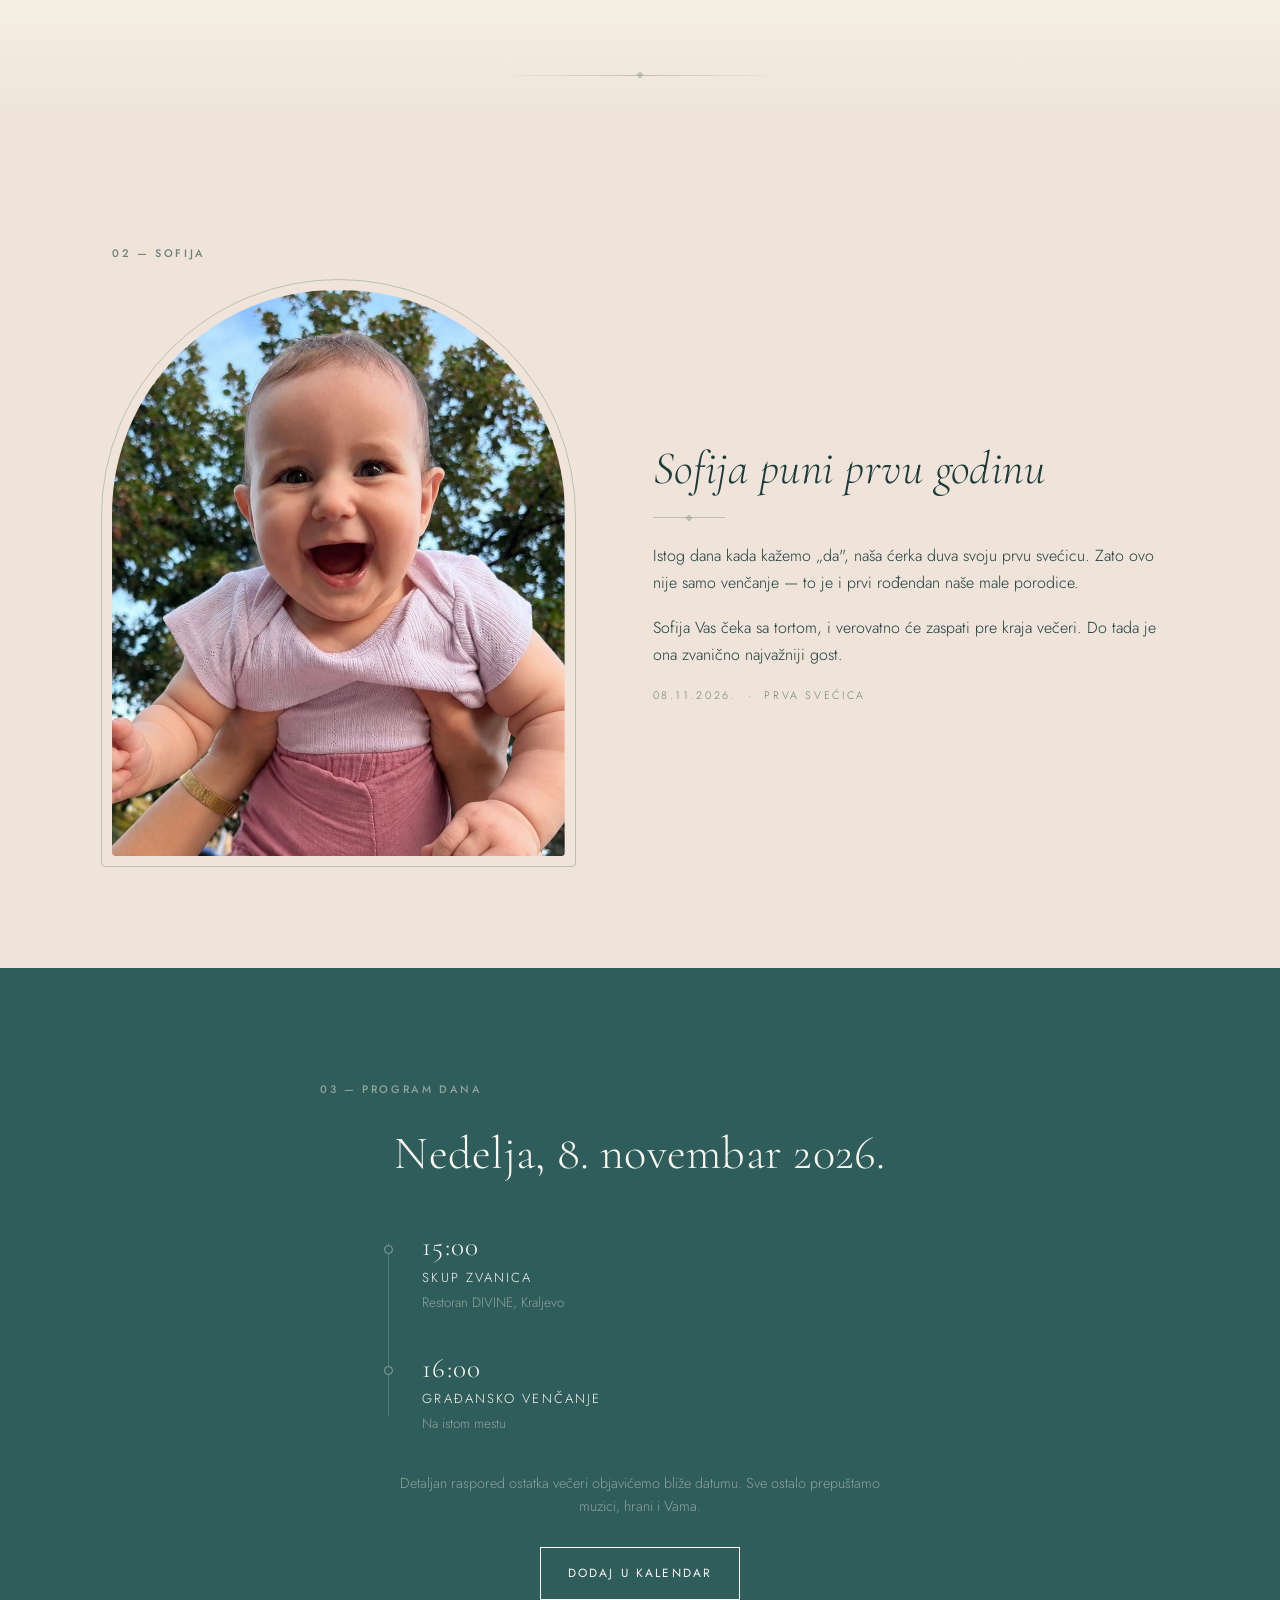
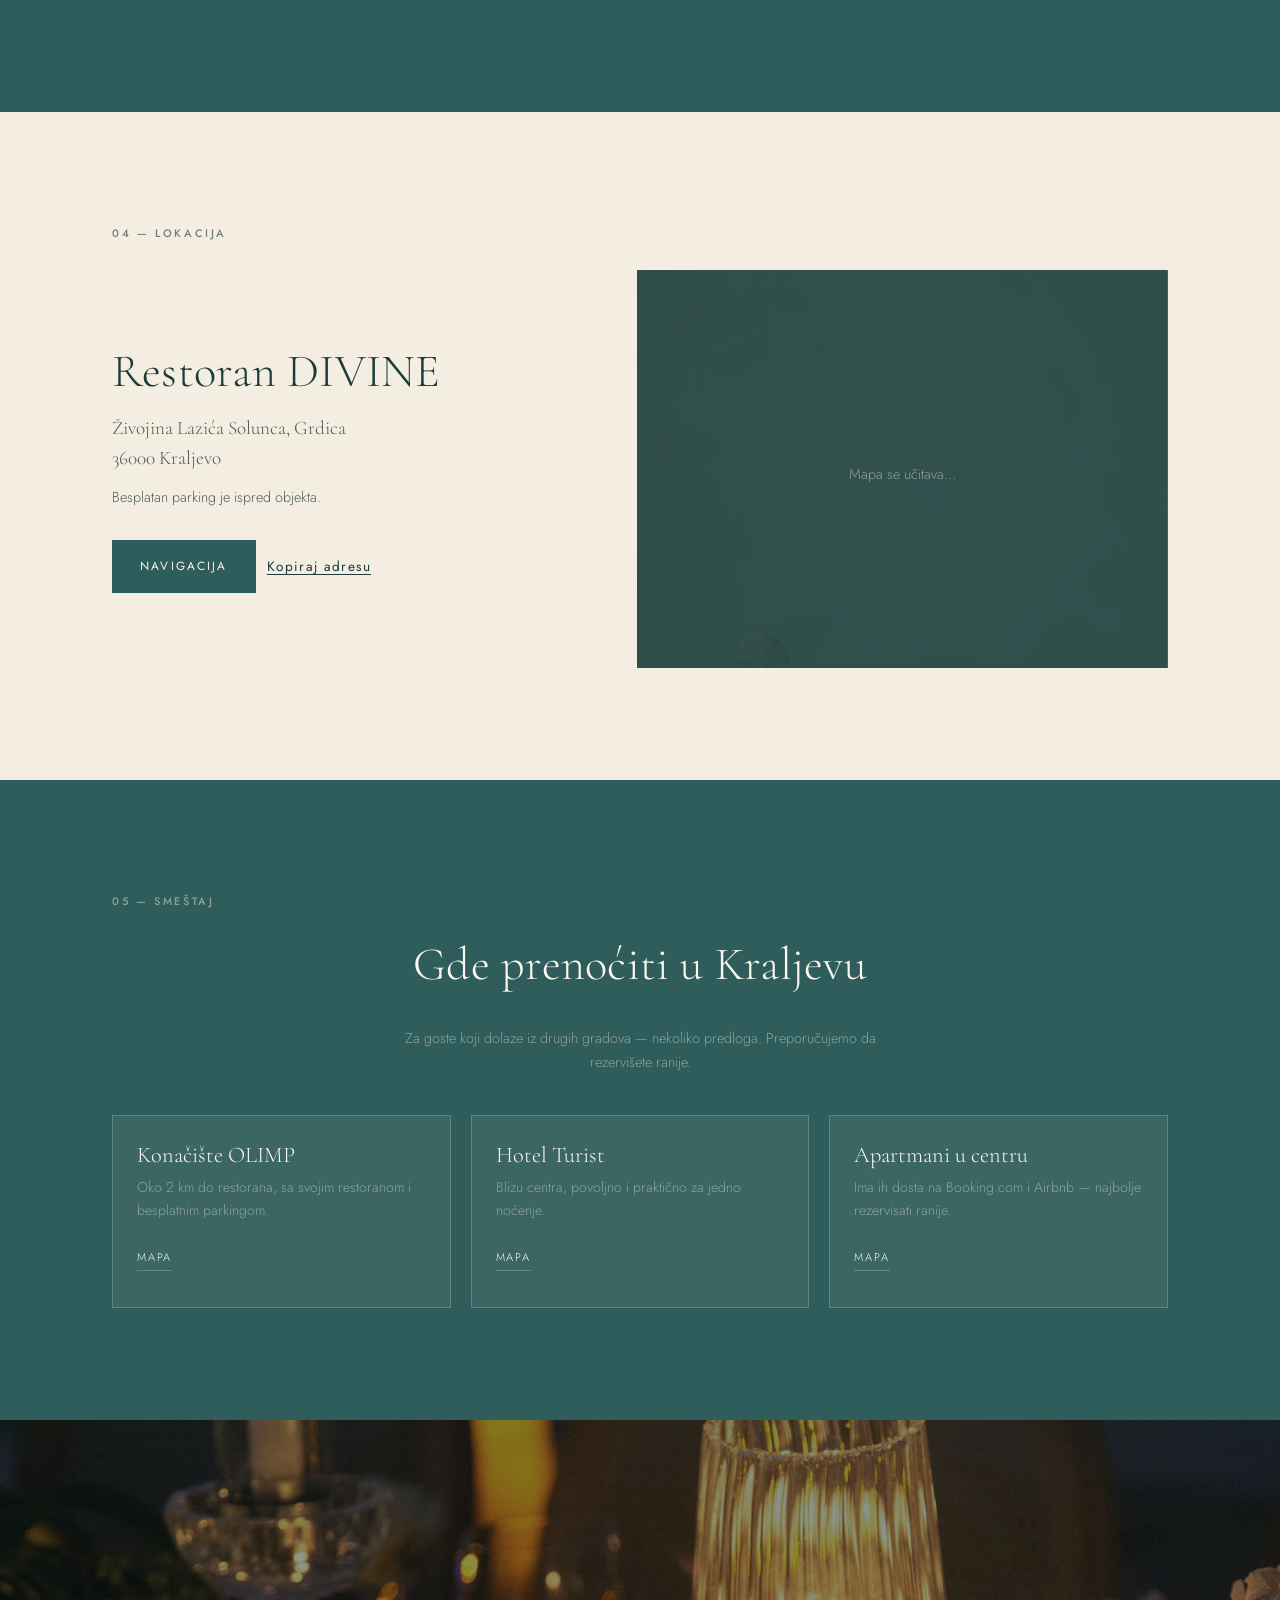
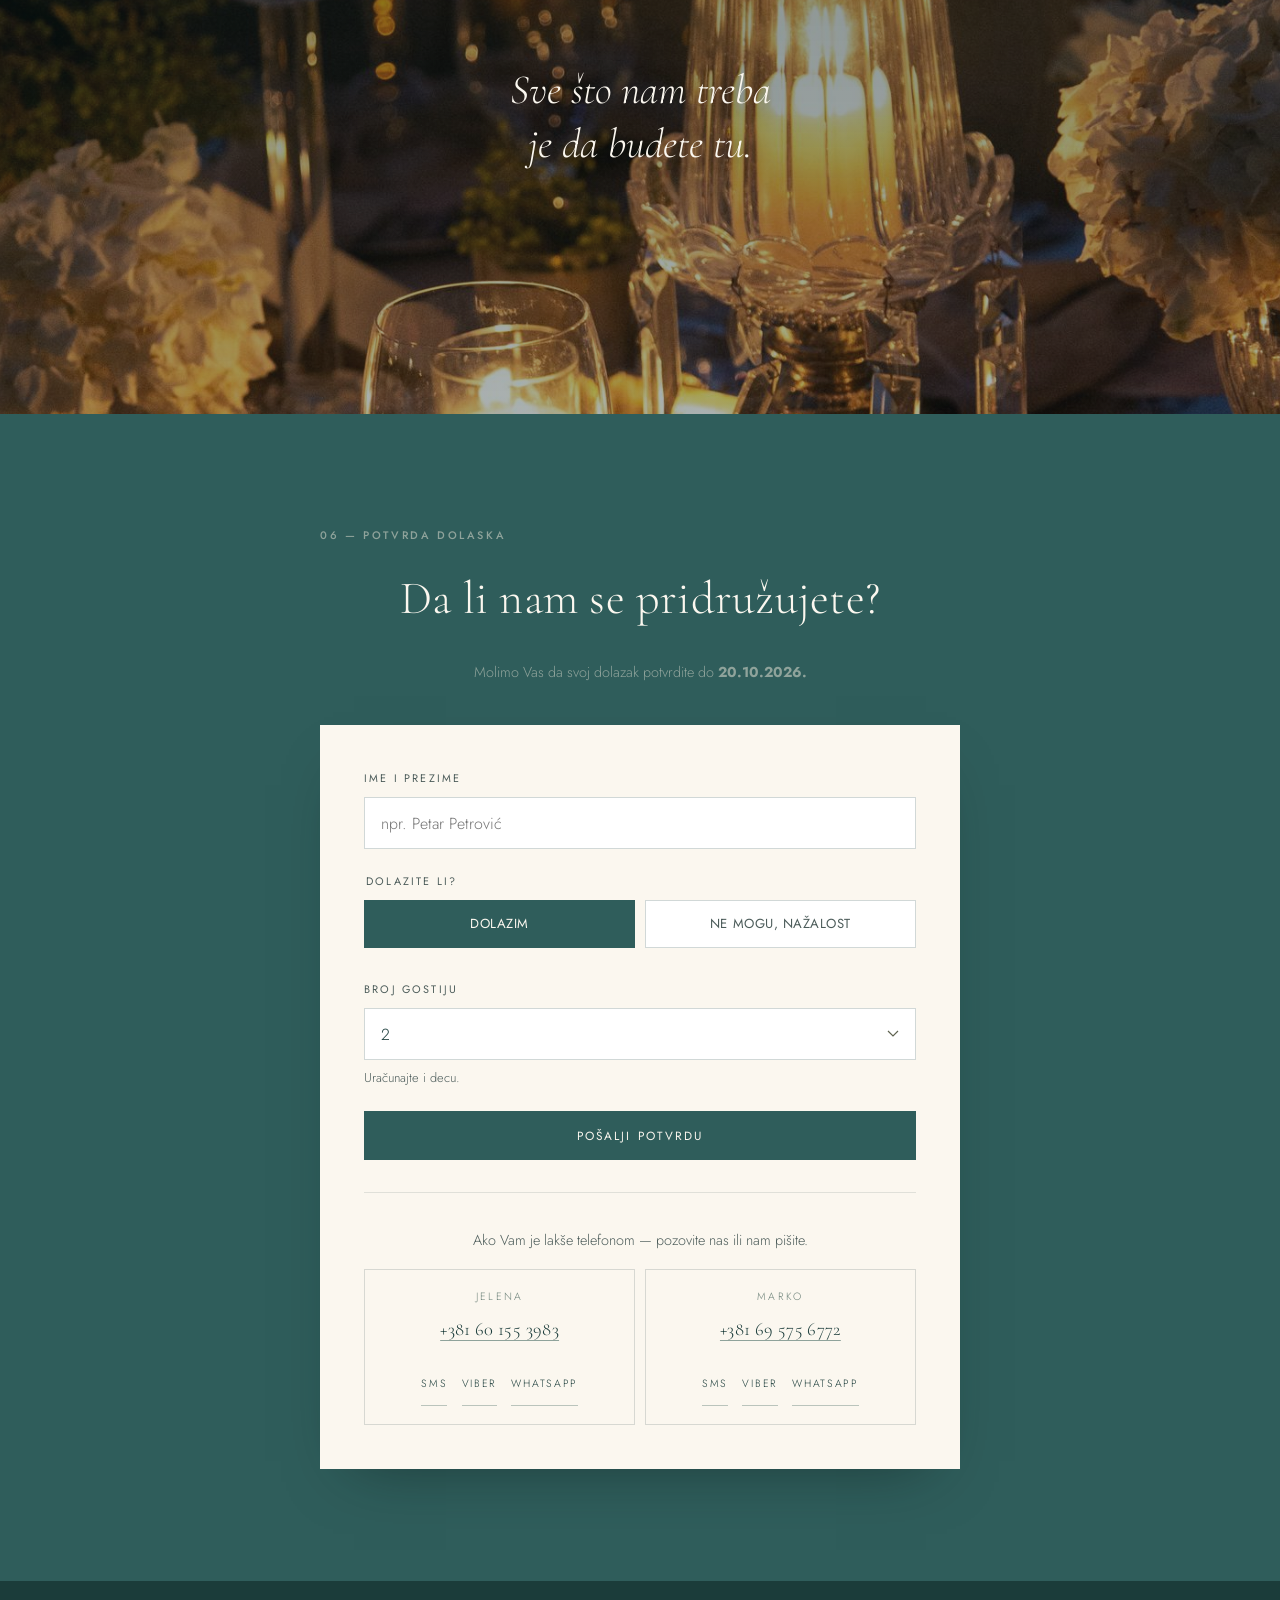
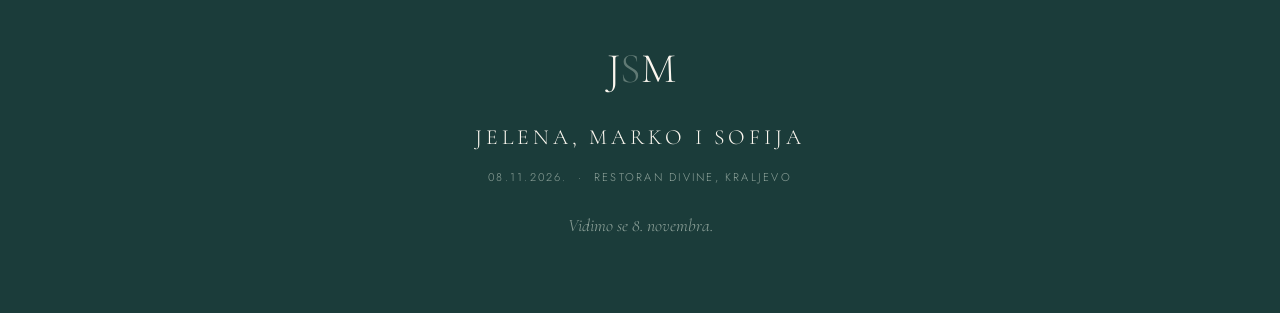
==== commit b65cf5b2: "slow scroll on potvrdi + more chevron" ====
--- a/index.html
+++ b/index.html
@@ -194,6 +194,7 @@
     <p class="hero__place" data-cfg="venue-short">Restoran DIVINE, Kraljevo</p>
 
     <div class="hero__actions">
+      <a class="btn btn--solid" href="#rsvp" data-scroll-slow>Potvrdi dolazak</a>
       <a class="btn btn--outline" data-cal-google href="#" target="_blank" rel="noopener">Dodaj u kalendar</a>
     </div>
   </div>
--- a/css/style.css
+++ b/css/style.css
@@ -1107,9 +1107,25 @@
 
    Oreol ide kroz `filter`, ne `box-shadow`: senka prati potez, dok bi
    `box-shadow` ocrtao ceo (nezarotirani) kvadrat.                      */
+/* Strelice su tanke crte, a stoje bas nad najsarenijim delom snimka (poplocan
+   pod), gde im `--halo-lt` sam nije dovoljan — oreol prati potez, pa izmedju
+   poteza sara i dalje probija. Zato ceo blok dobija svoju svetlu podlogu:
+   isti princip kao halo, samo veci i mekan, bez ivice.
+
+   Namerno NIJE ni „pilula" ni veo preko celog snimka: pilula bi u ovom
+   editorijalnom sklopu izgledala kao tudje dugme, a veo je iz uvoda vec
+   jednom svesno izbacen (vidi `.intro__media`) — snimak ide u punoj boji. */
+.intro__scroll::before{
+  content:"";position:absolute;z-index:-1;pointer-events:none;
+  left:50%;top:50%;width:250%;height:270%;transform:translate(-50%,-50%);
+  background:radial-gradient(ellipse closest-side,
+    rgba(var(--shell-rgb),.72) 0%,
+    rgba(var(--shell-rgb),.5)  45%,
+    rgba(var(--shell-rgb),0)   100%);
+}
 .intro__scroll span{
   display:block;width:var(--cue);height:var(--cue);
-  border-right:1px solid var(--ink);border-bottom:1px solid var(--ink);
+  border-right:1.5px solid var(--ink);border-bottom:1.5px solid var(--ink);
   filter:var(--halo-lt-svg);
   animation:cueChevron 2.4s var(--ease) infinite;
 }
@@ -1121,9 +1137,15 @@
 .intro__scroll span:nth-child(n+4):nth-child(-n+6){animation-delay:.16s}
 .intro__scroll span:nth-child(n+7){animation-delay:.32s}
 /* Strelice se nikad ne gase do nule — poziv na skrol treba da stoji i
-   izmedju dva otkucaja; animacija samo prevuce svetliji talas nadole.  */
+   izmedju dva otkucaja; animacija samo prevuce svetliji talas nadole.
+
+   Mirno stanje je bilo .45 i to je bio glavni razlog sto se strelice
+   slabo vide: talas ih na tren upali, a najveci deo vremena stoje na
+   nepunoj polovini, preko sarenog poda. Sada mirno stanje drzi .78 —
+   dovoljno da se citaju i kad talas nije na njima, a razlika do 1 je
+   jos uvek vidljiva kao otkucaj.                                      */
 @keyframes cueChevron{
-  0%,100%{opacity:.45;transform:translateY(0) rotate(45deg)}
+  0%,100%{opacity:.78;transform:translateY(0) rotate(45deg)}
   40%{opacity:1;transform:translateY(calc(var(--cue) * .32)) rotate(45deg)}
 }
 
